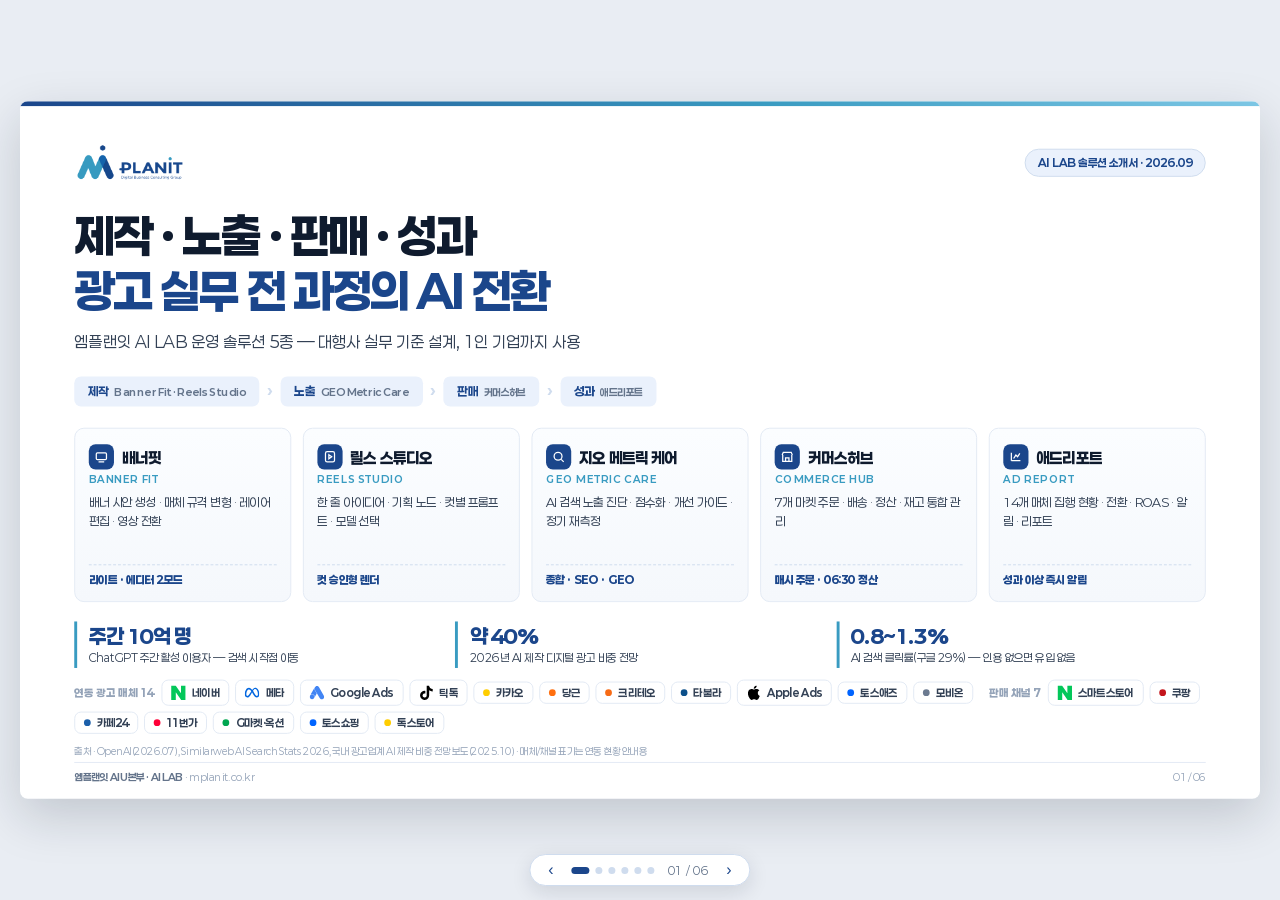
==== ai-solution/index.html @ 546233da "Add media/channel logos and source-quote blocks to deck - 연동 매체·판매 채널 칩 노출: 네이버·메타·Google Ads·틱톡·App" ====
<!DOCTYPE html>
<html lang="ko">
<head>
<meta charset="UTF-8" />
<meta name="viewport" content="width=device-width, initial-scale=1" />
<title>엠플랜잇 AI 솔루션 소개서</title>
<meta name="description" content="엠플랜잇 AI LAB — Banner Fit · Reels Studio · GEO Metric Care · 커머스허브 · 애드리포트" />
<style>
@font-face{font-family:"Paperlogy";font-weight:400;font-display:swap;
  src:local("Paperlogy 4 Regular"),local("페이퍼로지 4 Regular"),url("fonts/Paperlogy-4Regular.woff2") format("woff2")}
@font-face{font-family:"Paperlogy";font-weight:700;font-display:swap;
  src:local("Paperlogy 7 Bold"),local("페이퍼로지 7 Bold"),url("fonts/Paperlogy-7Bold.woff2") format("woff2")}
@font-face{font-family:"Paperlogy";font-weight:800;font-display:swap;
  src:local("Paperlogy 8 ExtraBold"),local("페이퍼로지 8 ExtraBold"),url("fonts/Paperlogy-8ExtraBold.woff2") format("woff2")}
:root{
  --navy:#1B468B; --sky:#399BC1; --blue:#2563EB;
  --ink:#0F1B2E; --tx:#334155; --tx2:#64748B; --tx3:#94A3B8;
  --bg:#FFFFFF; --bg2:#F5F8FC; --chip:#EAF1FC; --line:#E3EAF4; --line2:#CFDCEE;
}
*{box-sizing:border-box;margin:0;padding:0}
html,body{height:100%}
body{background:#E9EDF3;color:var(--ink);overflow:hidden;
  font-family:"Paperlogy",-apple-system,BlinkMacSystemFont,"Apple SD Gothic Neo","Malgun Gothic",sans-serif;
  -webkit-font-smoothing:antialiased;letter-spacing:-.02em}
#stage{position:fixed;inset:0;display:flex;align-items:center;justify-content:center}
#deck{position:relative;width:1280px;height:720px;transform-origin:center center}
.slide{position:absolute;inset:0;width:1280px;height:720px;overflow:hidden;background:var(--bg);
  border-radius:8px;box-shadow:0 18px 50px rgba(15,27,46,.18);padding:44px 56px 40px;
  opacity:0;visibility:hidden;transition:opacity .28s ease,visibility .28s}
.slide.is-active{opacity:1;visibility:visible}
.rule{position:absolute;left:0;top:0;width:100%;height:5px;background:linear-gradient(90deg,var(--navy),var(--sky) 60%,#7CC6E4)}
.shead{display:flex;align-items:flex-start;justify-content:space-between;gap:24px;border-bottom:1px solid var(--line);padding-bottom:13px}
.shead .kicker{font-size:12px;font-weight:800;letter-spacing:.16em;color:var(--sky);text-transform:uppercase}
.shead h2{font-size:31px;font-weight:800;letter-spacing:-.035em;margin-top:6px;line-height:1.2}
.shead h2 em{font-style:normal;color:var(--navy)}
.shead .sub{font-size:14px;color:var(--tx2);margin-top:6px}
.urlchip{flex:none;font-size:11.5px;font-weight:700;color:var(--navy);background:var(--chip);border:1px solid var(--line2);
  border-radius:999px;padding:7px 13px;white-space:nowrap}
.cols{display:grid;grid-template-columns:376px 1fr;gap:34px;margin-top:22px}
.pts{display:flex;flex-direction:column;gap:17px}
.pt{display:grid;grid-template-columns:30px 1fr;gap:11px}
.pt .n{font-size:12px;font-weight:800;color:#fff;background:var(--navy);border-radius:6px;height:22px;display:grid;place-items:center}
.pt h4{font-size:16px;font-weight:800;letter-spacing:-.03em;margin-bottom:4px}
.pt p{font-size:13px;line-height:1.55;color:var(--tx)}
.pt p b{color:var(--navy);font-weight:700}
.note{margin-top:18px;font-size:11px;line-height:1.5;color:var(--tx3)}
.chips{display:flex;flex-wrap:wrap;gap:6px;margin-top:15px}
.medias{display:flex;flex-wrap:wrap;gap:6px;align-items:center}
.m{display:inline-flex;align-items:center;gap:6px;font-size:11px;font-weight:700;color:var(--tx);
  background:#fff;border:1px solid var(--line);border-radius:7px;padding:5px 9px;line-height:1}
.m svg{display:block}
.m.txt::before{content:"";width:7px;height:7px;border-radius:50%;background:var(--c);flex:none}
.mlabel{font-size:11px;font-weight:800;color:var(--tx3);letter-spacing:.02em;margin-right:2px}
.quote{border-left:3px solid var(--navy);background:var(--bg2);border-radius:0 8px 8px 0;
  padding:10px 14px;font-size:13px;font-weight:800;color:var(--navy);line-height:1.45}
.quote small{display:block;font-size:10.5px;font-weight:700;color:var(--tx2);margin-top:4px}
.risks{display:grid;grid-template-columns:repeat(3,1fr);gap:7px;margin-top:10px}
.rk{border:1px solid var(--line);border-radius:8px;padding:8px 9px;background:#fff}
.rk b{display:block;font-size:11.5px;font-weight:800;color:#B42318}
.rk span{font-size:10px;color:var(--tx2);line-height:1.35;display:block;margin-top:2px}
.ch{font-size:11.5px;font-weight:700;color:var(--navy);background:var(--chip);border-radius:6px;padding:6px 10px}
.ch.gray{color:var(--tx2);background:var(--bg2)}
.shots{position:relative;height:470px;isolation:isolate}
.shot{position:absolute;border:1px solid var(--line);border-radius:10px;overflow:hidden;background:#fff;
  box-shadow:0 12px 30px rgba(15,27,46,.14)}
.shot img{display:block;width:100%;height:auto}
.shot .cap{position:absolute;left:0;bottom:0;font-size:10.5px;font-weight:700;color:var(--tx2);
  background:rgba(255,255,255,.95);border-top:1px solid var(--line);border-right:1px solid var(--line);
  border-radius:0 6px 0 9px;padding:4px 9px}
/* cover */
.cover-top{display:flex;align-items:center;justify-content:space-between}
.logo{height:38px}
.cover h1{font-size:48px;font-weight:800;letter-spacing:-.045em;line-height:1.16;margin-top:30px}
.cover h1 span{color:var(--navy)}
.cover .lead{font-size:16.5px;color:var(--tx);line-height:1.5;margin-top:14px}
.flow{display:flex;align-items:center;gap:8px;margin-top:22px}
.fl{font-size:12.5px;font-weight:700;color:var(--navy);background:var(--chip);border-radius:7px;padding:8px 14px}
.fl small{color:var(--tx2);font-weight:600;margin-left:6px}
.arw{color:var(--line2);font-weight:800}
.solgrid{display:grid;grid-template-columns:repeat(5,1fr);gap:12px;margin-top:22px}
.sol{border:1px solid var(--line);border-radius:10px;padding:16px 14px;display:flex;flex-direction:column;min-height:180px;
  background:linear-gradient(180deg,#FBFDFF,#F5F8FC)}
.sol .tp{display:flex;align-items:center;gap:8px}
.sol .ic{width:26px;height:26px;border-radius:7px;background:var(--navy);display:grid;place-items:center;flex:none}
.sol h3{font-size:16px;font-weight:800;letter-spacing:-.03em}
.sol .en{font-size:10px;font-weight:700;letter-spacing:.08em;color:var(--sky);text-transform:uppercase;margin-top:4px}
.sol p{font-size:12.5px;line-height:1.5;color:var(--tx);margin-top:10px;flex:1}
.sol .kv{font-size:11.5px;font-weight:800;color:var(--navy);border-top:1px dashed var(--line2);padding-top:8px}
.stats{display:grid;grid-template-columns:repeat(3,1fr);gap:12px;margin-top:20px}
.st{border-left:3px solid var(--sky);padding:2px 0 2px 12px}
.st b{font-size:21px;font-weight:800;letter-spacing:-.03em;color:var(--navy);display:block}
.st span{font-size:11.5px;color:var(--tx);line-height:1.4;display:block;margin-top:3px}
.src{font-size:10px;color:var(--tx3);margin-top:12px}
/* AI LAB map */
.map{display:grid;grid-template-columns:repeat(5,1fr);gap:11px;margin-top:20px}
.mapc{border:1px solid var(--line2);border-radius:10px;overflow:hidden;background:#fff}
.mapc .hd{background:var(--navy);color:#fff;padding:9px 12px;font-size:13.5px;font-weight:800;display:flex;justify-content:space-between;align-items:center}
.mapc .hd i{font-style:normal;font-size:9.5px;font-weight:700;background:rgba(255,255,255,.22);border-radius:4px;padding:2px 6px}
.mapc .bd{padding:11px 12px}
.mapc .bd div{font-size:11.8px;color:var(--tx);line-height:1.45;padding:4px 0;border-bottom:1px dashed var(--line)}
.mapc .bd div:last-child{border:0}
.mapc .bd b{color:var(--navy);font-weight:700}
.stage-row{display:grid;grid-template-columns:repeat(5,1fr);gap:11px;margin-top:12px}
.stg{font-size:11.5px;font-weight:800;color:var(--sky);text-align:center;letter-spacing:.06em}
.dataflow{margin-top:16px;border:1px solid var(--line);border-radius:12px;background:var(--bg2);padding:13px 16px;
  display:flex;align-items:center;gap:9px}
.df{flex:1;background:#fff;border:1px solid var(--line);border-radius:8px;padding:9px 11px}
.df b{font-size:12px;font-weight:800;color:var(--navy);display:block}
.df span{font-size:10.5px;color:var(--tx2)}
.target{display:grid;grid-template-columns:repeat(3,1fr);gap:12px;margin-top:14px}
.tg{border:1px solid var(--line);border-radius:10px;padding:12px 14px;background:linear-gradient(180deg,#FBFDFF,#F6F9FD)}
.tg b{font-size:13.5px;font-weight:800;color:var(--navy);display:block;margin-bottom:5px}
.tg span{font-size:11.5px;color:var(--tx);line-height:1.5}
/* slide 6 */
.pipe{display:grid;grid-template-columns:1fr 1fr;gap:20px;margin-top:20px}
.panel{border:1px solid var(--line);border-radius:12px;padding:18px;background:linear-gradient(180deg,#FBFDFF,#F6F9FD)}
.panel h3{font-size:17px;font-weight:800;letter-spacing:-.03em}
.panel .ps{font-size:12px;color:var(--tx2);margin-top:4px}
.mini{display:grid;grid-template-columns:repeat(3,1fr);gap:8px;margin-top:14px}
.mini div{background:#fff;border:1px solid var(--line);border-radius:8px;padding:9px 10px}
.mini small{font-size:10px;color:var(--tx2);display:block}
.mini b{font-size:15px;font-weight:800;color:var(--navy)}
.list{margin-top:13px;display:flex;flex-direction:column;gap:7px}
.li{display:flex;gap:8px;font-size:12.2px;line-height:1.45;color:var(--tx)}
.li i{font-style:normal;color:var(--sky);font-weight:800}
.li b{color:var(--navy);font-weight:700}
.closing{margin-top:16px;display:flex;align-items:center;gap:16px;border-radius:12px;padding:15px 20px;
  background:linear-gradient(90deg,var(--navy),#2C6BB5)}
.closing b{font-size:16px;font-weight:800;color:#fff}
.closing span{font-size:12.5px;color:#D6E6F7}
.closing .cta{margin-left:auto;font-size:12.5px;font-weight:800;color:var(--navy);background:#fff;border-radius:8px;padding:9px 15px}
.foot{position:absolute;left:56px;right:56px;bottom:16px;display:flex;align-items:center;justify-content:space-between;
  font-size:10.5px;color:var(--tx3);border-top:1px solid var(--line);padding-top:9px}
.foot b{font-weight:700;color:var(--tx2)}
#nav{position:fixed;left:50%;bottom:14px;transform:translateX(-50%);display:flex;align-items:center;gap:13px;
  background:#fff;border:1px solid var(--line2);border-radius:999px;padding:7px 13px;z-index:9;box-shadow:0 6px 20px rgba(15,27,46,.12)}
#nav button{background:none;border:0;color:var(--navy);font-size:16px;cursor:pointer;padding:0 5px;line-height:1}
.dots{display:flex;gap:6px}
.dots i{width:7px;height:7px;border-radius:50%;background:var(--line2);cursor:pointer;transition:.2s}
.dots i.on{background:var(--navy);width:18px;border-radius:99px}
#count{font-size:11px;color:var(--tx2);min-width:38px;text-align:center;letter-spacing:.06em}
@page{size:1280px 720px;margin:0}
@media print{
  body{background:#fff;overflow:visible}
  #stage{position:static}#deck{transform:none!important;width:auto;height:auto}#nav{display:none}
  .slide{position:relative;opacity:1!important;visibility:visible!important;border-radius:0;box-shadow:none;
    page-break-after:always;break-after:page}
}
</style>
</head>
<body>
<div id="stage"><div id="deck">

<!-- ===== 01 표지 ===== -->
<section class="slide is-active cover">
  <div class="rule"></div>
  <div class="cover-top">
    <img class="logo" src="assets/logo-mplanit.png" alt="엠플랜잇" />
    <span class="urlchip">AI LAB 솔루션 소개서 · 2026.09</span>
  </div>

  <h1>제작 · 노출 · 판매 · 성과<br/><span>광고 실무 전 과정의 AI 전환</span></h1>
  <p class="lead">엠플랜잇 AI LAB 운영 솔루션 5종 — 대행사 실무 기준 설계, 1인 기업까지 사용</p>

  <div class="flow">
    <span class="fl">제작<small>Banner Fit · Reels Studio</small></span><span class="arw">›</span>
    <span class="fl">노출<small>GEO Metric Care</small></span><span class="arw">›</span>
    <span class="fl">판매<small>커머스허브</small></span><span class="arw">›</span>
    <span class="fl">성과<small>애드리포트</small></span>
  </div>

  <div class="solgrid">
    <div class="sol">
      <div class="tp"><span class="ic"><svg width="14" height="14" viewBox="0 0 24 24" fill="none" stroke="#fff" stroke-width="2.2"><rect x="3" y="5" width="18" height="12" rx="2"/><path d="M7 21h10"/></svg></span><h3>배너핏</h3></div>
      <span class="en">Banner Fit</span>
      <p>배너 시안 생성 · 매체 규격 변형 · 레이어 편집 · 영상 전환</p>
      <span class="kv">라이트 · 에디터 2모드</span>
    </div>
    <div class="sol">
      <div class="tp"><span class="ic"><svg width="14" height="14" viewBox="0 0 24 24" fill="none" stroke="#fff" stroke-width="2.2"><rect x="4" y="3" width="16" height="18" rx="3"/><path d="M10 8.5l5 3.5-5 3.5z"/></svg></span><h3>릴스 스튜디오</h3></div>
      <span class="en">Reels Studio</span>
      <p>한 줄 아이디어 · 기획 노드 · 컷별 프롬프트 · 모델 선택</p>
      <span class="kv">컷 승인형 렌더</span>
    </div>
    <div class="sol">
      <div class="tp"><span class="ic"><svg width="14" height="14" viewBox="0 0 24 24" fill="none" stroke="#fff" stroke-width="2.2"><circle cx="11" cy="11" r="7"/><path d="M16.5 16.5L21 21"/></svg></span><h3>지오 메트릭 케어</h3></div>
      <span class="en">GEO Metric Care</span>
      <p>AI 검색 노출 진단 · 점수화 · 개선 가이드 · 정기 재측정</p>
      <span class="kv">종합 · SEO · GEO</span>
    </div>
    <div class="sol">
      <div class="tp"><span class="ic"><svg width="14" height="14" viewBox="0 0 24 24" fill="none" stroke="#fff" stroke-width="2.2"><path d="M3 9l2-5h14l2 5"/><path d="M4 9v11h16V9"/><path d="M9 20v-6h6v6"/></svg></span><h3>커머스허브</h3></div>
      <span class="en">Commerce Hub</span>
      <p>7개 마켓 주문 · 배송 · 정산 · 재고 통합 관리</p>
      <span class="kv">매시 주문 · 06:30 정산</span>
    </div>
    <div class="sol">
      <div class="tp"><span class="ic"><svg width="14" height="14" viewBox="0 0 24 24" fill="none" stroke="#fff" stroke-width="2.2"><path d="M4 19V5"/><path d="M4 19h16"/><path d="M8 15l4-6 3 3 4-6"/></svg></span><h3>애드리포트</h3></div>
      <span class="en">Ad Report</span>
      <p>14개 매체 집행 현황 · 전환 · ROAS · 알림 · 리포트</p>
      <span class="kv">성과 이상 즉시 알림</span>
    </div>
  </div>

  <div class="stats">
    <div class="st"><b>주간 10억 명</b><span>ChatGPT 주간 활성 이용자 — 검색 시작점 이동</span></div>
    <div class="st"><b>약 40%</b><span>2026년 AI 제작 디지털 광고 비중 전망</span></div>
    <div class="st"><b>0.8~1.3%</b><span>AI 검색 클릭률(구글 29%) — 인용 없으면 유입 없음</span></div>
  </div>
<div class="medias" style="margin-top:12px"><span class="mlabel">연동 광고 매체 14</span><span class="m"><svg viewBox="0 0 24 24" width="15" height="15" fill="#03C75A" aria-hidden="true"><path d="M16.273 12.845 7.376 0H0v24h7.726V11.156L16.624 24H24V0h-7.727v12.845Z"/></svg>네이버</span><span class="m"><svg viewBox="0 0 24 24" width="15" height="15" fill="#0467DF" aria-hidden="true"><path d="M6.915 4.03c-1.968 0-3.683 1.28-4.871 3.113C.704 9.208 0 11.883 0 14.449c0 .706.07 1.369.21 1.973a6.624 6.624 0 0 0 .265.86 5.297 5.297 0 0 0 .371.761c.696 1.159 1.818 1.927 3.593 1.927 1.497 0 2.633-.671 3.965-2.444.76-1.012 1.144-1.626 2.663-4.32l.756-1.339.186-.325c.061.1.121.196.183.3l2.152 3.595c.724 1.21 1.665 2.556 2.47 3.314 1.046.987 1.992 1.22 3.06 1.22 1.075 0 1.876-.355 2.455-.843a3.743 3.743 0 0 0 .81-.973c.542-.939.861-2.127.861-3.745 0-2.72-.681-5.357-2.084-7.45-1.282-1.912-2.957-2.93-4.716-2.93-1.047 0-2.088.467-3.053 1.308-.652.57-1.257 1.29-1.82 2.05-.69-.875-1.335-1.547-1.958-2.056-1.182-.966-2.315-1.303-3.454-1.303zm10.16 2.053c1.147 0 2.188.758 2.992 1.999 1.132 1.748 1.647 4.195 1.647 6.4 0 1.548-.368 2.9-1.839 2.9-.58 0-1.027-.23-1.664-1.004-.496-.601-1.343-1.878-2.832-4.358l-.617-1.028a44.908 44.908 0 0 0-1.255-1.98c.07-.109.141-.224.211-.327 1.12-1.667 2.118-2.602 3.358-2.602zm-10.201.553c1.265 0 2.058.791 2.675 1.446.307.327.737.871 1.234 1.579l-1.02 1.566c-.757 1.163-1.882 3.017-2.837 4.338-1.191 1.649-1.81 1.817-2.486 1.817-.524 0-1.038-.237-1.383-.794-.263-.426-.464-1.13-.464-2.046 0-2.221.63-4.535 1.66-6.088.454-.687.964-1.226 1.533-1.533a2.264 2.264 0 0 1 1.088-.285z"/></svg>메타</span><span class="m"><svg viewBox="0 0 24 24" width="15" height="15" fill="#4285F4" aria-hidden="true"><path d="M3.9998 22.9291C1.7908 22.9291 0 21.1383 0 18.9293s1.7908-3.9998 3.9998-3.9998 3.9998 1.7908 3.9998 3.9998-1.7908 3.9998-3.9998 3.9998zm19.4643-6.0004L15.4632 3.072C14.3586 1.1587 11.9121.5028 9.9988 1.6074S7.4295 5.1585 8.5341 7.0718l8.0009 13.8567c1.1046 1.9133 3.5511 2.5679 5.4644 1.4646 1.9134-1.1046 2.568-3.5511 1.4647-5.4644zM7.5137 4.8438L1.5645 15.1484A4.5 4.5 0 0 1 4 14.4297c2.5597-.0075 4.6248 2.1585 4.4941 4.7148l3.2168-5.5723-3.6094-6.25c-.4499-.7793-.6322-1.6394-.5878-2.4784z"/></svg>Google Ads</span><span class="m"><svg viewBox="0 0 24 24" width="15" height="15" fill="#000000" aria-hidden="true"><path d="M12.525.02c1.31-.02 2.61-.01 3.91-.02.08 1.53.63 3.09 1.75 4.17 1.12 1.11 2.7 1.62 4.24 1.79v4.03c-1.44-.05-2.89-.35-4.2-.97-.57-.26-1.1-.59-1.62-.93-.01 2.92.01 5.84-.02 8.75-.08 1.4-.54 2.79-1.35 3.94-1.31 1.92-3.58 3.17-5.91 3.21-1.43.08-2.86-.31-4.08-1.03-2.02-1.19-3.44-3.37-3.65-5.71-.02-.5-.03-1-.01-1.49.18-1.9 1.12-3.72 2.58-4.96 1.66-1.44 3.98-2.13 6.15-1.72.02 1.48-.04 2.96-.04 4.44-.99-.32-2.15-.23-3.02.37-.63.41-1.11 1.04-1.36 1.75-.21.51-.15 1.07-.14 1.61.24 1.64 1.82 3.02 3.5 2.87 1.12-.01 2.19-.66 2.77-1.61.19-.33.4-.67.41-1.06.1-1.79.06-3.57.07-5.36.01-4.03-.01-8.05.02-12.07z"/></svg>틱톡</span><span class="m txt" style="--c:#FFCD00">카카오</span><span class="m txt" style="--c:#FF6F0F">당근</span><span class="m txt" style="--c:#F76B15">크리테오</span><span class="m txt" style="--c:#0B4F8A">타불라</span><span class="m"><svg viewBox="0 0 24 24" width="15" height="15" fill="#000000" aria-hidden="true"><path d="M12.152 6.896c-.948 0-2.415-1.078-3.96-1.04-2.04.027-3.91 1.183-4.961 3.014-2.117 3.675-.546 9.103 1.519 12.09 1.013 1.454 2.208 3.09 3.792 3.039 1.52-.065 2.09-.987 3.935-.987 1.831 0 2.35.987 3.96.948 1.637-.026 2.676-1.48 3.676-2.948 1.156-1.688 1.636-3.325 1.662-3.415-.039-.013-3.182-1.221-3.22-4.857-.026-3.04 2.48-4.494 2.597-4.559-1.429-2.09-3.623-2.324-4.39-2.376-2-.156-3.675 1.09-4.61 1.09zM15.53 3.83c.843-1.012 1.4-2.427 1.245-3.83-1.207.052-2.662.805-3.532 1.818-.78.896-1.454 2.338-1.273 3.714 1.338.104 2.715-.688 3.559-1.701"/></svg>Apple Ads</span><span class="m txt" style="--c:#0064FF">토스애즈</span><span class="m txt" style="--c:#6B7A90">모비온</span><span class="mlabel" style="margin-left:10px">판매 채널 7</span><span class="m"><svg viewBox="0 0 24 24" width="15" height="15" fill="#03C75A" aria-hidden="true"><path d="M16.273 12.845 7.376 0H0v24h7.726V11.156L16.624 24H24V0h-7.727v12.845Z"/></svg>스마트스토어</span><span class="m txt" style="--c:#C4161C">쿠팡</span><span class="m txt" style="--c:#1B5FAA">카페24</span><span class="m txt" style="--c:#FF0038">11번가</span><span class="m txt" style="--c:#00A650">G마켓·옥션</span><span class="m txt" style="--c:#0064FF">토스쇼핑</span><span class="m txt" style="--c:#FFCD00">톡스토어</span></div>
  <p class="src">출처 · OpenAI(2026.07), Similarweb AI Search Stats 2026, 국내 광고업계 AI 제작 비중 전망 보도(2025.10) · 매체/채널 표기는 연동 현황 안내용</p>
  <div class="foot"><span><b>엠플랜잇 AIU본부 · AI LAB</b> · mplanit.co.kr</span><span>01 / 06</span></div>
</section>

<!-- ===== 02 AI LAB 통합 ===== -->
<section class="slide">
  <div class="rule"></div>
  <div class="shead">
    <div>
      <span class="kicker">AI LAB Integration</span>
      <h2>AI LAB 통합 구조 — <em>소재에서 매출까지 한 줄로</em></h2>
      <p class="sub">솔루션 5종 · 단계별 역할 · 데이터 연결 · 적용 대상 요약</p>
    </div>
    <span class="urlchip">통합 요약 1장</span>
  </div>

  <div class="stage-row"><span class="stg">01 제작</span><span class="stg">02 제작</span><span class="stg">03 노출</span><span class="stg">04 판매</span><span class="stg">05 성과</span></div>
  <div class="map" style="margin-top:6px">
    <div class="mapc">
      <div class="hd">배너핏 <i>운영</i></div>
      <div class="bd">
        <div>입력 <b>6단계</b> / 대화형</div>
        <div>매체 규격 <b>23종+</b></div>
        <div>레이어 분리 · PSD</div>
        <div>모델 <b>2종</b> 선택</div>
      </div>
    </div>
    <div class="mapc">
      <div class="hd">릴스 스튜디오 <i>운영</i></div>
      <div class="bd">
        <div>한 줄 → <b>AI 질문 완성</b></div>
        <div>기획 <b>5단계</b></div>
        <div>컷 승인형 디렉팅</div>
        <div>엔진 <b>2종</b> 선택</div>
      </div>
    </div>
    <div class="mapc">
      <div class="hd">지오 케어 <i>운영</i></div>
      <div class="bd">
        <div>점수 <b>3종</b> 진단</div>
        <div>엔진 <b>4종</b> 점검</div>
        <div>개선 가이드</div>
        <div>월 <b>1~2회</b> 재측정</div>
      </div>
    </div>
    <div class="mapc">
      <div class="hd">커머스허브 <i>운영</i></div>
      <div class="bd">
        <div>판매 채널 <b>7개</b></div>
        <div>주문 <b>매시</b> 수집</div>
        <div>정산 <b>06:30</b></div>
        <div>SKU 재고 · 원가</div>
      </div>
    </div>
    <div class="mapc">
      <div class="hd">애드리포트 <i>운영</i></div>
      <div class="bd">
        <div>광고 매체 <b>14개</b></div>
        <div>일 · 매체 · 캠페인 · 키워드</div>
        <div>ROAS · 목표 진척</div>
        <div>알림 · 정기 리포트</div>
      </div>
    </div>
  </div>

  <div class="dataflow">
    <div class="df"><b>소재</b><span>배너 · 영상 산출물</span></div><span class="arw">›</span>
    <div class="df"><b>노출</b><span>매체 집행 + AI 검색 인용</span></div><span class="arw">›</span>
    <div class="df"><b>주문</b><span>7개 채널 매출 집계</span></div><span class="arw">›</span>
    <div class="df"><b>성과</b><span>광고비 + 전환매출 결합</span></div><span class="arw">›</span>
    <div class="df"><b>판단</b><span>ROAS 기준 예산 배분</span></div>
  </div>

  <div class="target">
    <div class="tg"><b>브랜드 광고주</b><span>캠페인 소재 대량 생성 · 매체별 성과 통합 리포트 · AI 검색 브랜드 노출 관리</span></div>
    <div class="tg"><b>그로스 · 중소 광고주</b><span>소재 제작비 절감 · 채널별 ROAS 비교 · 성과 이상 즉시 알림</span></div>
    <div class="tg"><b>소상공인 · 1인 기업</b><span>디자이너 없이 배너·영상 자체 제작 · 마켓 주문/정산 단일 화면 관리</span></div>
  </div>

  <div class="quote" style="margin-top:14px">판매와 광고를 한곳에서 — 광고비가 실제로 얼마를 팔았는지 확인
    <small>채널마다 접속·다운로드·옮겨적기 없이, 주문과 광고비가 같은 기준으로 합쳐집니다 · 카카오쇼핑 API 연동 신청 자료(2026.09)</small></div>
  <div class="foot"><span><b>AI LAB</b> · 통합 구조 요약</span><span>02 / 06</span></div>
</section>

<!-- ===== 03 Banner Fit ===== -->
<section class="slide">
  <div class="rule"></div>
  <div class="shead">
    <div>
      <span class="kicker">01 Creative</span>
      <h2>Banner Fit — <em>배너 1장이 아닌 캠페인 한 세트</em></h2>
      <p class="sub">시안 생성 · 규격 변형 · 레이어 편집 · 영상 전환, 한 도구 안에서</p>
    </div>
    <span class="urlchip">banner-fit.mplanit.co.kr</span>
  </div>

  <div class="cols">
    <div>
      <div class="pts">
        <div class="pt"><span class="n">01</span><div><h4>입력 6단계</h4><p>기본정보 · 이미지 업로드 · 스타일 · 텍스트&amp;폰트 · 출력 옵션 · 생성 모델. <b>로고 노출 위치 9분할</b> 지정.</p></div></div>
        <div class="pt"><span class="n">02</span><div><h4>2가지 작업 모드</h4><p><b>라이트</b> — 양식 입력형 / <b>에디터</b> — 대화 지시형. 한 줄 요청으로도 시안 생성.</p></div></div>
        <div class="pt"><span class="n">03</span><div><h4>규격 변형 · 레이어 편집</h4><p>1:1 · 4:3 · 16:9 · 9:16 기본 비율 + <b>매체 규격 23종 이상</b>. 레이어 분리 후 브라우저 수정.</p></div></div>
        <div class="pt"><span class="n">04</span><div><h4>생성 모델 선택</h4><p>이미지 <b>Gemini(나노 바나나) · ChatGPT 2.0</b>. 완성 시안은 영상 생성 탭으로 연결.</p></div></div>
      </div>
      <div class="chips"><span class="ch">크리에이티브 생성</span><span class="ch">소재 사이즈 변형</span><span class="ch">영상 생성</span><span class="ch gray">편집하기 · 프로젝트</span></div>
      <div class="quote" style="margin-top:16px">한 번 입력으로 즉시 생성<small>이미지 업로드와 요청 한 줄 → 배경 · 카피 · 레이아웃 시안 동시 산출</small></div>
      <p class="note" style="margin-top:10px">화면 — 운영 중 Banner Fit 실제 캡처. 편집 화면 시안은 당사 집행 소재.</p>
    </div>
    <div class="shots">
      <div class="shot" style="left:0;top:6px;width:276px;z-index:1"><img src="assets/bannerfit-form.webp" alt="Banner Fit 라이트 모드" /><span class="cap">① 라이트 모드 · 6단계 입력</span></div>
      <div class="shot" style="left:288px;top:0;width:454px;z-index:2"><img src="assets/bannerfit-chat.webp" alt="Banner Fit 에디터 모드" /><span class="cap">② 에디터 모드 · 한 줄 지시</span></div>
      <div class="shot" style="left:70px;top:196px;width:600px;z-index:3"><img src="assets/bannerfit-editor.webp" alt="Banner Fit 레이어 편집" /><span class="cap">③ 레이어 편집 · 사이즈 변형 · 다운로드</span></div>
    </div>
  </div>
  <div class="foot"><span><b>Banner Fit</b> · 배너핏</span><span>03 / 06</span></div>
</section>

<!-- ===== 04 Reels Studio ===== -->
<section class="slide">
  <div class="rule"></div>
  <div class="shead">
    <div>
      <span class="kicker">02 Video</span>
      <h2>Reels Studio — <em>프롬프트 대신 질문 응답</em></h2>
      <p class="sub">한 줄 아이디어 → AI 초안 → 컷 승인 → 렌더, 5단계 진행</p>
    </div>
    <span class="urlchip">reel-studio.mplanit.co.kr</span>
  </div>

  <div class="cols">
    <div>
      <div class="pts">
        <div class="pt"><span class="n">01</span><div><h4>한 줄 입력</h4><p>상황 한 문장 입력 → <b>AI가 질문 자동 완성</b> → 초안 스토리보드 제시.</p></div></div>
        <div class="pt"><span class="n">02</span><div><h4>기획 5단계</h4><p>아이디어 · 의도 · 표현 · 스토리보드 · 완료. 길이 <b>2컷 / 4컷 / 7컷</b> 선택.</p></div></div>
        <div class="pt"><span class="n">03</span><div><h4>표현 선택형</h4><p>영상 종류(실사 · 3D · 현실+3D · 웹툰) · 화면 스타일 · 분위기 · 주인공/조연.</p></div></div>
        <div class="pt"><span class="n">04</span><div><h4>컷 승인형 렌더</h4><p>컷별 승인 · 재생성 후 <b>VEO 3.1(1080p)</b> 또는 <b>Gemini Omni(720p)</b>로 출력.</p></div></div>
      </div>
      <div class="chips"><span class="ch">쇼츠 9:16</span><span class="ch">유튜브 16:9</span><span class="ch">인스타 1:1</span><span class="ch gray">배너 영상 · 시작/엔드 프레임</span></div>
      <div class="quote" style="margin-top:16px">'만들기'가 아니라 '다듬기'부터<small>AI가 대본·키프레임 포함 콘티 전체를 먼저 제안 · 승인한 컷만 과금</small></div>
      <p class="note" style="margin-top:10px">참고 — 국내 숏폼 외주 단가 15만~200만원, 기간 2~3주(크몽 단가 가이드 기준).</p>
    </div>
    <div class="shots">
      <div class="shot" style="left:0;top:8px;width:300px;z-index:1"><img src="assets/reels-idea.webp" alt="Reels Studio 아이디어 입력" /><span class="cap">① 한 줄 아이디어 + 5단계</span></div>
      <div class="shot" style="left:312px;top:0;width:430px;z-index:2"><img src="assets/reels-style.webp" alt="Reels Studio 스타일 선택" /><span class="cap">② 표현 · 스타일 선택</span></div>
      <div class="shot" style="left:60px;top:234px;width:520px;z-index:3"><img src="assets/reels-video.webp" alt="Reels Studio 영상 엔진" /><span class="cap">③ 배너 영상 · VEO 3.1 / Gemini Omni</span></div>
    </div>
  </div>
  <div class="foot"><span><b>Reels Studio</b> · 릴스 스튜디오</span><span>04 / 06</span></div>
</section>

<!-- ===== 05 GEO ===== -->
<section class="slide">
  <div class="rule"></div>
  <div class="shead">
    <div>
      <span class="kicker">03 Visibility</span>
      <h2>GEO Metric Care — <em>AI 답변 내 브랜드 인용 진단</em></h2>
      <p class="sub">URL 입력 → SEO · GEO 통합 분석 → 점수 · 개선 가이드 · PDF 리포트</p>
    </div>
    <span class="urlchip">geo.mplanit.co.kr</span>
  </div>

  <div class="cols">
    <div>
      <div class="pts">
        <div class="pt"><span class="n">01</span><div><h4>점수 3종 진단</h4><p><b>종합 · SEO · GEO</b> 동시 산출. 자사 사이트 기준 <b>84 / 95 / 72</b>.</p></div></div>
        <div class="pt"><span class="n">02</span><div><h4>판정 기준</h4><p>80점 이상 인용 가능 · 70점대 기본 충족 · 60점 이하 구조 개선 필요.</p></div></div>
        <div class="pt"><span class="n">03</span><div><h4>진단 범위</h4><p>ChatGPT · Gemini · Perplexity · <b>네이버 AI 브리핑</b>(Yeti 접근 · 서치어드바이저).</p></div></div>
        <div class="pt"><span class="n">04</span><div><h4>항목별 현재값 · 권장 기준</h4><p>인용 신뢰도(E-E-A-T 70점 이상) · 통계 포함 · 스키마 · 엔티티 연결성.</p></div></div>
      </div>
      <div class="quote" style="margin-top:16px">고객은 AI에게 묻고 있는데,<br/>우리 브랜드는 AI 답변에 등장하고 있나요?</div>
      <div class="risks">
        <div class="rk"><b>제로클릭</b><span>오가닉 유입 20~30% 급감</span></div>
        <div class="rk"><b>추천 누락</b><span>AI 답변 후보군에서 제외</span></div>
        <div class="rk"><b>정보 왜곡</b><span>잘못된 정보로 신뢰 하락</span></div>
      </div>
    </div>
    <div class="shots">
      <div class="shot" style="left:20px;top:0;width:470px;z-index:1"><img src="assets/geo-landing.webp" alt="GEO Metric Care 진단 화면" /><span class="cap">① URL 입력 → 분석 시작</span></div>
      <div class="shot" style="left:130px;top:186px;width:560px;z-index:2"><img src="assets/geo-result.webp" alt="GEO Metric Care 분석 결과" /><span class="cap">② 분석 결과 — 자사 진단(종합 84 / SEO 95 / GEO 72)</span></div>
    </div>
  </div>
  <div class="foot"><span><b>GEO Metric Care</b> · 지오 메트릭 케어</span><span>05 / 06</span></div>
</section>

<!-- ===== 06 커머스허브 + 애드리포트 ===== -->
<section class="slide">
  <div class="rule"></div>
  <div class="shead">
    <div>
      <span class="kicker">04 Commerce &nbsp;·&nbsp; 05 Performance</span>
      <h2>커머스허브 + 애드리포트 — <em>매출과 광고비 단일 기준</em></h2>
      <p class="sub">한 계정으로 AD REPORT · AD MONITOR · COMMERCE HUB · SETTINGS 이동 (네이버웍스 SSO)</p>
    </div>
    <span class="urlchip">운영 중 · 카카오쇼핑 승인 대기</span>
  </div>

  <div class="cols">
    <div>
      <div class="panel" style="padding:12px 14px">
        <h3 style="font-size:15px">커머스허브 <span style="font-size:10px;color:var(--sky);font-weight:700">COMMERCE HUB</span></h3>
        <div class="mini" style="margin-top:10px">
          <div><small>판매 채널</small><b>7개</b></div>
          <div><small>주문 수집</small><b>매시</b></div>
          <div><small>정산 수집</small><b>06:30</b></div>
        </div>
        <div class="medias" style="margin-top:10px"><span class="m"><svg viewBox="0 0 24 24" width="13" height="13" fill="#03C75A" aria-hidden="true"><path d="M16.273 12.845 7.376 0H0v24h7.726V11.156L16.624 24H24V0h-7.727v12.845Z"/></svg>스마트스토어</span><span class="m txt" style="--c:#C4161C">쿠팡</span><span class="m txt" style="--c:#1B5FAA">카페24</span><span class="m txt" style="--c:#FF0038">11번가</span><span class="m txt" style="--c:#0064FF">토스쇼핑</span><span class="m txt" style="--c:#00A650">G마켓·옥션</span><span class="m txt" style="--c:#FFCD00">톡스토어</span></div>
        <div class="list" style="margin-top:8px">
          <div class="li"><i>·</i><span><b>메뉴</b> — 정산 · 매출 · 재고 · 배송 · 광고비 · 설정</span></div>
        </div>
      </div>

      <div class="panel" style="padding:12px 14px;margin-top:10px">
        <h3 style="font-size:15px">애드리포트 <span style="font-size:10px;color:var(--sky);font-weight:700">AD REPORT</span></h3>
        <div class="mini" style="margin-top:10px">
          <div><small>광고 매체</small><b>14개</b></div>
          <div><small>실적 수집</small><b>매시</b></div>
          <div><small>리포트 유형</small><b>2가지</b></div>
        </div>
        <div class="medias" style="margin-top:10px"><span class="m"><svg viewBox="0 0 24 24" width="13" height="13" fill="#03C75A" aria-hidden="true"><path d="M16.273 12.845 7.376 0H0v24h7.726V11.156L16.624 24H24V0h-7.727v12.845Z"/></svg>네이버</span><span class="m"><svg viewBox="0 0 24 24" width="13" height="13" fill="#0467DF" aria-hidden="true"><path d="M6.915 4.03c-1.968 0-3.683 1.28-4.871 3.113C.704 9.208 0 11.883 0 14.449c0 .706.07 1.369.21 1.973a6.624 6.624 0 0 0 .265.86 5.297 5.297 0 0 0 .371.761c.696 1.159 1.818 1.927 3.593 1.927 1.497 0 2.633-.671 3.965-2.444.76-1.012 1.144-1.626 2.663-4.32l.756-1.339.186-.325c.061.1.121.196.183.3l2.152 3.595c.724 1.21 1.665 2.556 2.47 3.314 1.046.987 1.992 1.22 3.06 1.22 1.075 0 1.876-.355 2.455-.843a3.743 3.743 0 0 0 .81-.973c.542-.939.861-2.127.861-3.745 0-2.72-.681-5.357-2.084-7.45-1.282-1.912-2.957-2.93-4.716-2.93-1.047 0-2.088.467-3.053 1.308-.652.57-1.257 1.29-1.82 2.05-.69-.875-1.335-1.547-1.958-2.056-1.182-.966-2.315-1.303-3.454-1.303zm10.16 2.053c1.147 0 2.188.758 2.992 1.999 1.132 1.748 1.647 4.195 1.647 6.4 0 1.548-.368 2.9-1.839 2.9-.58 0-1.027-.23-1.664-1.004-.496-.601-1.343-1.878-2.832-4.358l-.617-1.028a44.908 44.908 0 0 0-1.255-1.98c.07-.109.141-.224.211-.327 1.12-1.667 2.118-2.602 3.358-2.602zm-10.201.553c1.265 0 2.058.791 2.675 1.446.307.327.737.871 1.234 1.579l-1.02 1.566c-.757 1.163-1.882 3.017-2.837 4.338-1.191 1.649-1.81 1.817-2.486 1.817-.524 0-1.038-.237-1.383-.794-.263-.426-.464-1.13-.464-2.046 0-2.221.63-4.535 1.66-6.088.454-.687.964-1.226 1.533-1.533a2.264 2.264 0 0 1 1.088-.285z"/></svg>메타</span><span class="m"><svg viewBox="0 0 24 24" width="13" height="13" fill="#4285F4" aria-hidden="true"><path d="M3.9998 22.9291C1.7908 22.9291 0 21.1383 0 18.9293s1.7908-3.9998 3.9998-3.9998 3.9998 1.7908 3.9998 3.9998-1.7908 3.9998-3.9998 3.9998zm19.4643-6.0004L15.4632 3.072C14.3586 1.1587 11.9121.5028 9.9988 1.6074S7.4295 5.1585 8.5341 7.0718l8.0009 13.8567c1.1046 1.9133 3.5511 2.5679 5.4644 1.4646 1.9134-1.1046 2.568-3.5511 1.4647-5.4644zM7.5137 4.8438L1.5645 15.1484A4.5 4.5 0 0 1 4 14.4297c2.5597-.0075 4.6248 2.1585 4.4941 4.7148l3.2168-5.5723-3.6094-6.25c-.4499-.7793-.6322-1.6394-.5878-2.4784z"/></svg>Google Ads</span><span class="m"><svg viewBox="0 0 24 24" width="13" height="13" fill="#000000" aria-hidden="true"><path d="M12.525.02c1.31-.02 2.61-.01 3.91-.02.08 1.53.63 3.09 1.75 4.17 1.12 1.11 2.7 1.62 4.24 1.79v4.03c-1.44-.05-2.89-.35-4.2-.97-.57-.26-1.1-.59-1.62-.93-.01 2.92.01 5.84-.02 8.75-.08 1.4-.54 2.79-1.35 3.94-1.31 1.92-3.58 3.17-5.91 3.21-1.43.08-2.86-.31-4.08-1.03-2.02-1.19-3.44-3.37-3.65-5.71-.02-.5-.03-1-.01-1.49.18-1.9 1.12-3.72 2.58-4.96 1.66-1.44 3.98-2.13 6.15-1.72.02 1.48-.04 2.96-.04 4.44-.99-.32-2.15-.23-3.02.37-.63.41-1.11 1.04-1.36 1.75-.21.51-.15 1.07-.14 1.61.24 1.64 1.82 3.02 3.5 2.87 1.12-.01 2.19-.66 2.77-1.61.19-.33.4-.67.41-1.06.1-1.79.06-3.57.07-5.36.01-4.03-.01-8.05.02-12.07z"/></svg>틱톡</span><span class="m txt" style="--c:#FFCD00">카카오</span><span class="m txt" style="--c:#FF6F0F">당근</span><span class="m txt" style="--c:#F76B15">크리테오</span><span class="m txt" style="--c:#0B4F8A">타불라</span><span class="m"><svg viewBox="0 0 24 24" width="13" height="13" fill="#000000" aria-hidden="true"><path d="M12.152 6.896c-.948 0-2.415-1.078-3.96-1.04-2.04.027-3.91 1.183-4.961 3.014-2.117 3.675-.546 9.103 1.519 12.09 1.013 1.454 2.208 3.09 3.792 3.039 1.52-.065 2.09-.987 3.935-.987 1.831 0 2.35.987 3.96.948 1.637-.026 2.676-1.48 3.676-2.948 1.156-1.688 1.636-3.325 1.662-3.415-.039-.013-3.182-1.221-3.22-4.857-.026-3.04 2.48-4.494 2.597-4.559-1.429-2.09-3.623-2.324-4.39-2.376-2-.156-3.675 1.09-4.61 1.09zM15.53 3.83c.843-1.012 1.4-2.427 1.245-3.83-1.207.052-2.662.805-3.532 1.818-.78.896-1.454 2.338-1.273 3.714 1.338.104 2.715-.688 3.559-1.701"/></svg>Apple Ads</span><span class="m txt" style="--c:#0064FF">토스애즈</span><span class="m txt" style="--c:#6B7A90">모비온</span></div>
        <div class="list" style="margin-top:8px">
          <div class="li"><i>·</i><span><b>리포트</b> — 통합 대시보드 · 목표 현황 · 실시간 현황 · 소재/키워드 분석</span></div>
        </div>
      </div>
      <p class="note" style="margin-top:9px">화면 — 운영 중 애드리포트 실제 캡처. 광고주명·금액·건수 마스킹 처리.</p>
    </div>

    <div class="shots" style="height:410px">
      <div class="shot" style="left:0;top:0;width:540px;z-index:1"><img src="assets/adreport-dashboard.webp" alt="애드리포트 통합 대시보드" /><span class="cap">① 통합 대시보드 — 매체군별 성과 · 목표 진척</span></div>
      <div class="shot" style="left:300px;top:212px;width:442px;z-index:2"><img src="assets/adreport-goal.webp" alt="애드리포트 목표 현황" /><span class="cap">② 목표 현황 — 매체별 목표 대비 실적</span></div>
    </div>
  </div>

  <div class="closing" style="margin-top:0;padding:12px 20px">
    <div><b>도입 3단계 — 진단 → 연동 세팅 → 운영</b><br/><span>광고주 성과 · 대행사 공수 · 1인 기업 인력 대체</span></div>
    <span class="cta">엠플랜잇 AIU본부 · mplanit.co.kr</span>
  </div>

  <div class="foot">
    <span>출처 · Similarweb AI Search Stats 2026 · OpenAI(2026.07) · 크몽 숏폼 단가 가이드 · 엠플랜잇 운영 자료(2026.09)</span>
    <span>06 / 06</span>
  </div>
</section>

</div></div>

<div id="nav">
  <button id="prev" aria-label="이전">‹</button><div class="dots" id="dots"></div>
  <span id="count">01 / 06</span><button id="next" aria-label="다음">›</button>
</div>

<script>
(function(){
  var slides=[].slice.call(document.querySelectorAll('.slide')),i=0;
  var dots=document.getElementById('dots'),count=document.getElementById('count');
  slides.forEach(function(_,n){var d=document.createElement('i');d.onclick=function(){go(n)};dots.appendChild(d)});
  function pad(n){return (n<10?'0':'')+n}
  function go(n){i=Math.max(0,Math.min(slides.length-1,n));
    slides.forEach(function(s,k){s.classList.toggle('is-active',k===i)});
    [].slice.call(dots.children).forEach(function(d,k){d.classList.toggle('on',k===i)});
    count.textContent=pad(i+1)+' / '+pad(slides.length);}
  function fit(){document.getElementById('deck').style.transform='scale('+Math.min((innerWidth-40)/1280,(innerHeight-80)/720)+')';}
  document.getElementById('prev').onclick=function(){go(i-1)};
  document.getElementById('next').onclick=function(){go(i+1)};
  addEventListener('keydown',function(e){
    if(e.key==='ArrowRight'||e.key==='PageDown'||e.key===' ')go(i+1);
    if(e.key==='ArrowLeft'||e.key==='PageUp')go(i-1);
    if(e.key==='Home')go(0); if(e.key==='End')go(slides.length-1);});
  addEventListener('resize',fit);
  addEventListener('wheel',function(e){if(Math.abs(e.deltaY)<24)return;
    if(!go._t||Date.now()-go._t>420){go._t=Date.now();go(i+(e.deltaY>0?1:-1));}},{passive:true});
  fit();go(0);
})();
</script>
</body>
</html>
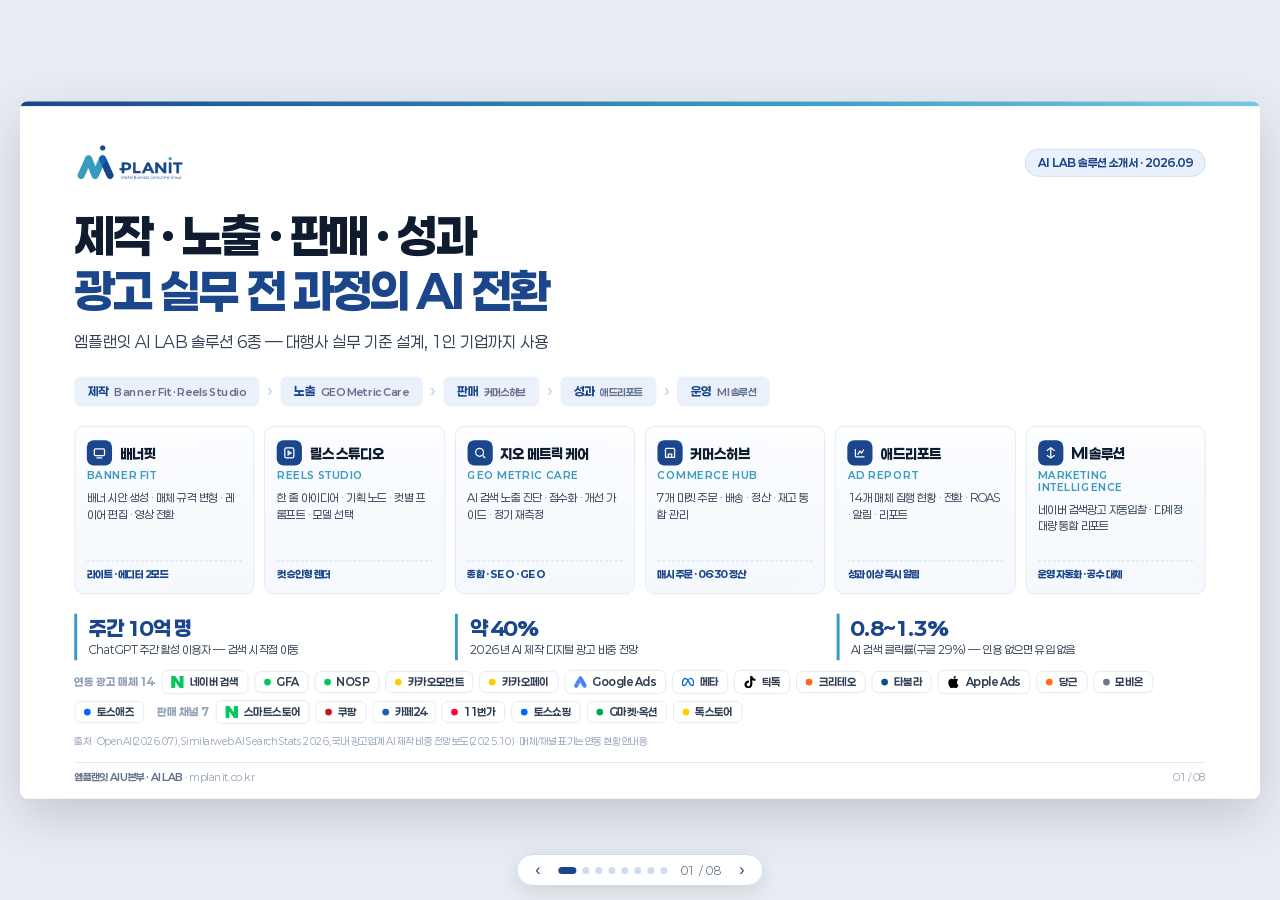
==== commit 5bbf3753: "Add solution image map, MI solution slide, full media chips, standalone HTML - 연동 광고 매체 14종 전부 칩 노출:" ====
--- a/ai-solution/index.html
+++ b/ai-solution/index.html
@@ -51,6 +51,26 @@
 .m svg{display:block}
 .m.txt::before{content:"";width:7px;height:7px;border-radius:50%;background:var(--c);flex:none}
 .mlabel{font-size:11px;font-weight:800;color:var(--tx3);letter-spacing:.02em;margin-right:2px}
+.tiles{display:grid;grid-template-columns:repeat(3,1fr);gap:16px;margin-top:18px}
+.tile{border:1px solid var(--line);border-radius:12px;overflow:hidden;background:#fff;
+  box-shadow:0 8px 20px rgba(15,27,46,.07);display:flex;flex-direction:column}
+.tile .thumb{height:148px;overflow:hidden;border-bottom:1px solid var(--line);background:var(--bg2)}
+.tile .thumb img{width:100%;height:100%;object-fit:cover;object-position:top left}
+.tile .thumb.ph{display:grid;place-items:center;color:var(--tx3);font-size:12px;font-weight:700;
+  background:repeating-linear-gradient(45deg,#F7FAFE,#F7FAFE 10px,#EFF4FA 10px,#EFF4FA 20px)}
+.tile .tb{padding:12px 14px;display:flex;flex-direction:column;gap:5px;flex:1}
+.tile .tt{display:flex;align-items:center;gap:7px}
+.tile h4{font-size:15px;font-weight:800;letter-spacing:-.035em}
+.tile .stg2{font-size:9.5px;font-weight:800;color:#fff;background:var(--sky);border-radius:5px;padding:2px 6px}
+.tile p{font-size:11.5px;line-height:1.45;color:var(--tx);flex:1}
+.tile .u{font-size:10px;font-weight:700;color:var(--tx3)}
+.mi{display:flex;flex-direction:column;gap:12px;margin-top:4px}
+.mibox{border:1px solid var(--line);border-radius:12px;background:linear-gradient(180deg,#FBFDFF,#F6F9FD);padding:14px 16px}
+.mibox h4{font-size:14px;font-weight:800;color:var(--navy);margin-bottom:10px}
+.mistep{display:flex;align-items:center;gap:8px}
+.mistep .b{flex:1;background:#fff;border:1px solid var(--line);border-radius:9px;padding:10px 11px;text-align:center}
+.mistep .b b{display:block;font-size:12px;font-weight:800;color:var(--ink)}
+.mistep .b span{font-size:10px;color:var(--tx2)}
 .quote{border-left:3px solid var(--navy);background:var(--bg2);border-radius:0 8px 8px 0;
   padding:10px 14px;font-size:13px;font-weight:800;color:var(--navy);line-height:1.45}
 .quote small{display:block;font-size:10.5px;font-weight:700;color:var(--tx2);margin-top:4px}
@@ -77,30 +97,30 @@
 .fl{font-size:12.5px;font-weight:700;color:var(--navy);background:var(--chip);border-radius:7px;padding:8px 14px}
 .fl small{color:var(--tx2);font-weight:600;margin-left:6px}
 .arw{color:var(--line2);font-weight:800}
-.solgrid{display:grid;grid-template-columns:repeat(5,1fr);gap:12px;margin-top:22px}
-.sol{border:1px solid var(--line);border-radius:10px;padding:16px 14px;display:flex;flex-direction:column;min-height:180px;
+.solgrid{display:grid;grid-template-columns:repeat(6,1fr);gap:10px;margin-top:20px}
+.sol{border:1px solid var(--line);border-radius:10px;padding:14px 12px;display:flex;flex-direction:column;min-height:174px;
   background:linear-gradient(180deg,#FBFDFF,#F5F8FC)}
 .sol .tp{display:flex;align-items:center;gap:8px}
 .sol .ic{width:26px;height:26px;border-radius:7px;background:var(--navy);display:grid;place-items:center;flex:none}
-.sol h3{font-size:16px;font-weight:800;letter-spacing:-.03em}
+.sol h3{font-size:14.5px;font-weight:800;letter-spacing:-.04em}
 .sol .en{font-size:10px;font-weight:700;letter-spacing:.08em;color:var(--sky);text-transform:uppercase;margin-top:4px}
-.sol p{font-size:12.5px;line-height:1.5;color:var(--tx);margin-top:10px;flex:1}
-.sol .kv{font-size:11.5px;font-weight:800;color:var(--navy);border-top:1px dashed var(--line2);padding-top:8px}
+.sol p{font-size:11.5px;line-height:1.5;color:var(--tx);margin-top:9px;flex:1}
+.sol .kv{font-size:10.5px;font-weight:800;color:var(--navy);border-top:1px dashed var(--line2);padding-top:7px}
 .stats{display:grid;grid-template-columns:repeat(3,1fr);gap:12px;margin-top:20px}
 .st{border-left:3px solid var(--sky);padding:2px 0 2px 12px}
 .st b{font-size:21px;font-weight:800;letter-spacing:-.03em;color:var(--navy);display:block}
 .st span{font-size:11.5px;color:var(--tx);line-height:1.4;display:block;margin-top:3px}
 .src{font-size:10px;color:var(--tx3);margin-top:12px}
 /* AI LAB map */
-.map{display:grid;grid-template-columns:repeat(5,1fr);gap:11px;margin-top:20px}
+.map{display:grid;grid-template-columns:repeat(6,1fr);gap:9px;margin-top:20px}
 .mapc{border:1px solid var(--line2);border-radius:10px;overflow:hidden;background:#fff}
-.mapc .hd{background:var(--navy);color:#fff;padding:9px 12px;font-size:13.5px;font-weight:800;display:flex;justify-content:space-between;align-items:center}
+.mapc .hd{background:var(--navy);color:#fff;padding:8px 10px;font-size:12.5px;font-weight:800;display:flex;justify-content:space-between;align-items:center}
 .mapc .hd i{font-style:normal;font-size:9.5px;font-weight:700;background:rgba(255,255,255,.22);border-radius:4px;padding:2px 6px}
-.mapc .bd{padding:11px 12px}
-.mapc .bd div{font-size:11.8px;color:var(--tx);line-height:1.45;padding:4px 0;border-bottom:1px dashed var(--line)}
+.mapc .bd{padding:10px 10px}
+.mapc .bd div{font-size:11px;color:var(--tx);line-height:1.45;padding:4px 0;border-bottom:1px dashed var(--line)}
 .mapc .bd div:last-child{border:0}
 .mapc .bd b{color:var(--navy);font-weight:700}
-.stage-row{display:grid;grid-template-columns:repeat(5,1fr);gap:11px;margin-top:12px}
+.stage-row{display:grid;grid-template-columns:repeat(6,1fr);gap:9px;margin-top:12px}
 .stg{font-size:11.5px;font-weight:800;color:var(--sky);text-align:center;letter-spacing:.06em}
 .dataflow{margin-top:16px;border:1px solid var(--line);border-radius:12px;background:var(--bg2);padding:13px 16px;
   display:flex;align-items:center;gap:9px}
@@ -160,13 +180,14 @@
   </div>
 
   <h1>제작 · 노출 · 판매 · 성과<br/><span>광고 실무 전 과정의 AI 전환</span></h1>
-  <p class="lead">엠플랜잇 AI LAB 운영 솔루션 5종 — 대행사 실무 기준 설계, 1인 기업까지 사용</p>
+  <p class="lead">엠플랜잇 AI LAB 솔루션 6종 — 대행사 실무 기준 설계, 1인 기업까지 사용</p>
 
   <div class="flow">
     <span class="fl">제작<small>Banner Fit · Reels Studio</small></span><span class="arw">›</span>
     <span class="fl">노출<small>GEO Metric Care</small></span><span class="arw">›</span>
     <span class="fl">판매<small>커머스허브</small></span><span class="arw">›</span>
-    <span class="fl">성과<small>애드리포트</small></span>
+    <span class="fl">성과<small>애드리포트</small></span><span class="arw">›</span>
+    <span class="fl">운영<small>MI 솔루션</small></span>
   </div>
 
   <div class="solgrid">
@@ -200,6 +221,12 @@
       <p>14개 매체 집행 현황 · 전환 · ROAS · 알림 · 리포트</p>
       <span class="kv">성과 이상 즉시 알림</span>
     </div>
+    <div class="sol">
+      <div class="tp"><span class="ic"><svg width="14" height="14" viewBox="0 0 24 24" fill="none" stroke="#fff" stroke-width="2.2"><path d="M12 3v18"/><path d="M5 8l7-5 7 5"/><path d="M5 16l7 5 7-5"/></svg></span><h3>MI 솔루션</h3></div>
+      <span class="en">Marketing Intelligence</span>
+      <p>네이버 검색광고 자동입찰 · 다계정 대량 통합 리포트</p>
+      <span class="kv">운영 자동화 · 공수 대체</span>
+    </div>
   </div>
 
   <div class="stats">
@@ -207,9 +234,9 @@
     <div class="st"><b>약 40%</b><span>2026년 AI 제작 디지털 광고 비중 전망</span></div>
     <div class="st"><b>0.8~1.3%</b><span>AI 검색 클릭률(구글 29%) — 인용 없으면 유입 없음</span></div>
   </div>
-<div class="medias" style="margin-top:12px"><span class="mlabel">연동 광고 매체 14</span><span class="m"><svg viewBox="0 0 24 24" width="15" height="15" fill="#03C75A" aria-hidden="true"><path d="M16.273 12.845 7.376 0H0v24h7.726V11.156L16.624 24H24V0h-7.727v12.845Z"/></svg>네이버</span><span class="m"><svg viewBox="0 0 24 24" width="15" height="15" fill="#0467DF" aria-hidden="true"><path d="M6.915 4.03c-1.968 0-3.683 1.28-4.871 3.113C.704 9.208 0 11.883 0 14.449c0 .706.07 1.369.21 1.973a6.624 6.624 0 0 0 .265.86 5.297 5.297 0 0 0 .371.761c.696 1.159 1.818 1.927 3.593 1.927 1.497 0 2.633-.671 3.965-2.444.76-1.012 1.144-1.626 2.663-4.32l.756-1.339.186-.325c.061.1.121.196.183.3l2.152 3.595c.724 1.21 1.665 2.556 2.47 3.314 1.046.987 1.992 1.22 3.06 1.22 1.075 0 1.876-.355 2.455-.843a3.743 3.743 0 0 0 .81-.973c.542-.939.861-2.127.861-3.745 0-2.72-.681-5.357-2.084-7.45-1.282-1.912-2.957-2.93-4.716-2.93-1.047 0-2.088.467-3.053 1.308-.652.57-1.257 1.29-1.82 2.05-.69-.875-1.335-1.547-1.958-2.056-1.182-.966-2.315-1.303-3.454-1.303zm10.16 2.053c1.147 0 2.188.758 2.992 1.999 1.132 1.748 1.647 4.195 1.647 6.4 0 1.548-.368 2.9-1.839 2.9-.58 0-1.027-.23-1.664-1.004-.496-.601-1.343-1.878-2.832-4.358l-.617-1.028a44.908 44.908 0 0 0-1.255-1.98c.07-.109.141-.224.211-.327 1.12-1.667 2.118-2.602 3.358-2.602zm-10.201.553c1.265 0 2.058.791 2.675 1.446.307.327.737.871 1.234 1.579l-1.02 1.566c-.757 1.163-1.882 3.017-2.837 4.338-1.191 1.649-1.81 1.817-2.486 1.817-.524 0-1.038-.237-1.383-.794-.263-.426-.464-1.13-.464-2.046 0-2.221.63-4.535 1.66-6.088.454-.687.964-1.226 1.533-1.533a2.264 2.264 0 0 1 1.088-.285z"/></svg>메타</span><span class="m"><svg viewBox="0 0 24 24" width="15" height="15" fill="#4285F4" aria-hidden="true"><path d="M3.9998 22.9291C1.7908 22.9291 0 21.1383 0 18.9293s1.7908-3.9998 3.9998-3.9998 3.9998 1.7908 3.9998 3.9998-1.7908 3.9998-3.9998 3.9998zm19.4643-6.0004L15.4632 3.072C14.3586 1.1587 11.9121.5028 9.9988 1.6074S7.4295 5.1585 8.5341 7.0718l8.0009 13.8567c1.1046 1.9133 3.5511 2.5679 5.4644 1.4646 1.9134-1.1046 2.568-3.5511 1.4647-5.4644zM7.5137 4.8438L1.5645 15.1484A4.5 4.5 0 0 1 4 14.4297c2.5597-.0075 4.6248 2.1585 4.4941 4.7148l3.2168-5.5723-3.6094-6.25c-.4499-.7793-.6322-1.6394-.5878-2.4784z"/></svg>Google Ads</span><span class="m"><svg viewBox="0 0 24 24" width="15" height="15" fill="#000000" aria-hidden="true"><path d="M12.525.02c1.31-.02 2.61-.01 3.91-.02.08 1.53.63 3.09 1.75 4.17 1.12 1.11 2.7 1.62 4.24 1.79v4.03c-1.44-.05-2.89-.35-4.2-.97-.57-.26-1.1-.59-1.62-.93-.01 2.92.01 5.84-.02 8.75-.08 1.4-.54 2.79-1.35 3.94-1.31 1.92-3.58 3.17-5.91 3.21-1.43.08-2.86-.31-4.08-1.03-2.02-1.19-3.44-3.37-3.65-5.71-.02-.5-.03-1-.01-1.49.18-1.9 1.12-3.72 2.58-4.96 1.66-1.44 3.98-2.13 6.15-1.72.02 1.48-.04 2.96-.04 4.44-.99-.32-2.15-.23-3.02.37-.63.41-1.11 1.04-1.36 1.75-.21.51-.15 1.07-.14 1.61.24 1.64 1.82 3.02 3.5 2.87 1.12-.01 2.19-.66 2.77-1.61.19-.33.4-.67.41-1.06.1-1.79.06-3.57.07-5.36.01-4.03-.01-8.05.02-12.07z"/></svg>틱톡</span><span class="m txt" style="--c:#FFCD00">카카오</span><span class="m txt" style="--c:#FF6F0F">당근</span><span class="m txt" style="--c:#F76B15">크리테오</span><span class="m txt" style="--c:#0B4F8A">타불라</span><span class="m"><svg viewBox="0 0 24 24" width="15" height="15" fill="#000000" aria-hidden="true"><path d="M12.152 6.896c-.948 0-2.415-1.078-3.96-1.04-2.04.027-3.91 1.183-4.961 3.014-2.117 3.675-.546 9.103 1.519 12.09 1.013 1.454 2.208 3.09 3.792 3.039 1.52-.065 2.09-.987 3.935-.987 1.831 0 2.35.987 3.96.948 1.637-.026 2.676-1.48 3.676-2.948 1.156-1.688 1.636-3.325 1.662-3.415-.039-.013-3.182-1.221-3.22-4.857-.026-3.04 2.48-4.494 2.597-4.559-1.429-2.09-3.623-2.324-4.39-2.376-2-.156-3.675 1.09-4.61 1.09zM15.53 3.83c.843-1.012 1.4-2.427 1.245-3.83-1.207.052-2.662.805-3.532 1.818-.78.896-1.454 2.338-1.273 3.714 1.338.104 2.715-.688 3.559-1.701"/></svg>Apple Ads</span><span class="m txt" style="--c:#0064FF">토스애즈</span><span class="m txt" style="--c:#6B7A90">모비온</span><span class="mlabel" style="margin-left:10px">판매 채널 7</span><span class="m"><svg viewBox="0 0 24 24" width="15" height="15" fill="#03C75A" aria-hidden="true"><path d="M16.273 12.845 7.376 0H0v24h7.726V11.156L16.624 24H24V0h-7.727v12.845Z"/></svg>스마트스토어</span><span class="m txt" style="--c:#C4161C">쿠팡</span><span class="m txt" style="--c:#1B5FAA">카페24</span><span class="m txt" style="--c:#FF0038">11번가</span><span class="m txt" style="--c:#00A650">G마켓·옥션</span><span class="m txt" style="--c:#0064FF">토스쇼핑</span><span class="m txt" style="--c:#FFCD00">톡스토어</span></div>
+<div class="medias" style="margin-top:10px"><span class="mlabel">연동 광고 매체 14</span><span class="m"><svg viewBox="0 0 24 24" width="13" height="13" fill="#03C75A" aria-hidden="true"><path d="M16.273 12.845 7.376 0H0v24h7.726V11.156L16.624 24H24V0h-7.727v12.845Z"/></svg>네이버 검색</span><span class="m txt" style="--c:#03C75A">GFA</span><span class="m txt" style="--c:#03C75A">NOSP</span><span class="m txt" style="--c:#FFCD00">카카오모먼트</span><span class="m txt" style="--c:#FFCD00">카카오페이</span><span class="m"><svg viewBox="0 0 24 24" width="13" height="13" fill="#4285F4" aria-hidden="true"><path d="M3.9998 22.9291C1.7908 22.9291 0 21.1383 0 18.9293s1.7908-3.9998 3.9998-3.9998 3.9998 1.7908 3.9998 3.9998-1.7908 3.9998-3.9998 3.9998zm19.4643-6.0004L15.4632 3.072C14.3586 1.1587 11.9121.5028 9.9988 1.6074S7.4295 5.1585 8.5341 7.0718l8.0009 13.8567c1.1046 1.9133 3.5511 2.5679 5.4644 1.4646 1.9134-1.1046 2.568-3.5511 1.4647-5.4644zM7.5137 4.8438L1.5645 15.1484A4.5 4.5 0 0 1 4 14.4297c2.5597-.0075 4.6248 2.1585 4.4941 4.7148l3.2168-5.5723-3.6094-6.25c-.4499-.7793-.6322-1.6394-.5878-2.4784z"/></svg>Google Ads</span><span class="m"><svg viewBox="0 0 24 24" width="13" height="13" fill="#0467DF" aria-hidden="true"><path d="M6.915 4.03c-1.968 0-3.683 1.28-4.871 3.113C.704 9.208 0 11.883 0 14.449c0 .706.07 1.369.21 1.973a6.624 6.624 0 0 0 .265.86 5.297 5.297 0 0 0 .371.761c.696 1.159 1.818 1.927 3.593 1.927 1.497 0 2.633-.671 3.965-2.444.76-1.012 1.144-1.626 2.663-4.32l.756-1.339.186-.325c.061.1.121.196.183.3l2.152 3.595c.724 1.21 1.665 2.556 2.47 3.314 1.046.987 1.992 1.22 3.06 1.22 1.075 0 1.876-.355 2.455-.843a3.743 3.743 0 0 0 .81-.973c.542-.939.861-2.127.861-3.745 0-2.72-.681-5.357-2.084-7.45-1.282-1.912-2.957-2.93-4.716-2.93-1.047 0-2.088.467-3.053 1.308-.652.57-1.257 1.29-1.82 2.05-.69-.875-1.335-1.547-1.958-2.056-1.182-.966-2.315-1.303-3.454-1.303zm10.16 2.053c1.147 0 2.188.758 2.992 1.999 1.132 1.748 1.647 4.195 1.647 6.4 0 1.548-.368 2.9-1.839 2.9-.58 0-1.027-.23-1.664-1.004-.496-.601-1.343-1.878-2.832-4.358l-.617-1.028a44.908 44.908 0 0 0-1.255-1.98c.07-.109.141-.224.211-.327 1.12-1.667 2.118-2.602 3.358-2.602zm-10.201.553c1.265 0 2.058.791 2.675 1.446.307.327.737.871 1.234 1.579l-1.02 1.566c-.757 1.163-1.882 3.017-2.837 4.338-1.191 1.649-1.81 1.817-2.486 1.817-.524 0-1.038-.237-1.383-.794-.263-.426-.464-1.13-.464-2.046 0-2.221.63-4.535 1.66-6.088.454-.687.964-1.226 1.533-1.533a2.264 2.264 0 0 1 1.088-.285z"/></svg>메타</span><span class="m"><svg viewBox="0 0 24 24" width="13" height="13" fill="#000000" aria-hidden="true"><path d="M12.525.02c1.31-.02 2.61-.01 3.91-.02.08 1.53.63 3.09 1.75 4.17 1.12 1.11 2.7 1.62 4.24 1.79v4.03c-1.44-.05-2.89-.35-4.2-.97-.57-.26-1.1-.59-1.62-.93-.01 2.92.01 5.84-.02 8.75-.08 1.4-.54 2.79-1.35 3.94-1.31 1.92-3.58 3.17-5.91 3.21-1.43.08-2.86-.31-4.08-1.03-2.02-1.19-3.44-3.37-3.65-5.71-.02-.5-.03-1-.01-1.49.18-1.9 1.12-3.72 2.58-4.96 1.66-1.44 3.98-2.13 6.15-1.72.02 1.48-.04 2.96-.04 4.44-.99-.32-2.15-.23-3.02.37-.63.41-1.11 1.04-1.36 1.75-.21.51-.15 1.07-.14 1.61.24 1.64 1.82 3.02 3.5 2.87 1.12-.01 2.19-.66 2.77-1.61.19-.33.4-.67.41-1.06.1-1.79.06-3.57.07-5.36.01-4.03-.01-8.05.02-12.07z"/></svg>틱톡</span><span class="m txt" style="--c:#F76B15">크리테오</span><span class="m txt" style="--c:#0B4F8A">타불라</span><span class="m"><svg viewBox="0 0 24 24" width="13" height="13" fill="#000000" aria-hidden="true"><path d="M12.152 6.896c-.948 0-2.415-1.078-3.96-1.04-2.04.027-3.91 1.183-4.961 3.014-2.117 3.675-.546 9.103 1.519 12.09 1.013 1.454 2.208 3.09 3.792 3.039 1.52-.065 2.09-.987 3.935-.987 1.831 0 2.35.987 3.96.948 1.637-.026 2.676-1.48 3.676-2.948 1.156-1.688 1.636-3.325 1.662-3.415-.039-.013-3.182-1.221-3.22-4.857-.026-3.04 2.48-4.494 2.597-4.559-1.429-2.09-3.623-2.324-4.39-2.376-2-.156-3.675 1.09-4.61 1.09zM15.53 3.83c.843-1.012 1.4-2.427 1.245-3.83-1.207.052-2.662.805-3.532 1.818-.78.896-1.454 2.338-1.273 3.714 1.338.104 2.715-.688 3.559-1.701"/></svg>Apple Ads</span><span class="m txt" style="--c:#FF6F0F">당근</span><span class="m txt" style="--c:#6B7A90">모비온</span><span class="m txt" style="--c:#0064FF">토스애즈</span><span class="mlabel" style="margin-left:8px">판매 채널 7</span><span class="m"><svg viewBox="0 0 24 24" width="13" height="13" fill="#03C75A" aria-hidden="true"><path d="M16.273 12.845 7.376 0H0v24h7.726V11.156L16.624 24H24V0h-7.727v12.845Z"/></svg>스마트스토어</span><span class="m txt" style="--c:#C4161C">쿠팡</span><span class="m txt" style="--c:#1B5FAA">카페24</span><span class="m txt" style="--c:#FF0038">11번가</span><span class="m txt" style="--c:#0064FF">토스쇼핑</span><span class="m txt" style="--c:#00A650">G마켓·옥션</span><span class="m txt" style="--c:#FFCD00">톡스토어</span></div>
   <p class="src">출처 · OpenAI(2026.07), Similarweb AI Search Stats 2026, 국내 광고업계 AI 제작 비중 전망 보도(2025.10) · 매체/채널 표기는 연동 현황 안내용</p>
-  <div class="foot"><span><b>엠플랜잇 AIU본부 · AI LAB</b> · mplanit.co.kr</span><span>01 / 06</span></div>
+  <div class="foot"><span><b>엠플랜잇 AIU본부 · AI LAB</b> · mplanit.co.kr</span><span>01 / 08</span></div>
 </section>
 
 <!-- ===== 02 AI LAB 통합 ===== -->
@@ -219,12 +246,12 @@
     <div>
       <span class="kicker">AI LAB Integration</span>
       <h2>AI LAB 통합 구조 — <em>소재에서 매출까지 한 줄로</em></h2>
-      <p class="sub">솔루션 5종 · 단계별 역할 · 데이터 연결 · 적용 대상 요약</p>
+      <p class="sub">솔루션 6종 · 단계별 역할 · 데이터 연결 · 적용 대상 요약</p>
     </div>
     <span class="urlchip">통합 요약 1장</span>
   </div>
 
-  <div class="stage-row"><span class="stg">01 제작</span><span class="stg">02 제작</span><span class="stg">03 노출</span><span class="stg">04 판매</span><span class="stg">05 성과</span></div>
+  <div class="stage-row"><span class="stg">01 제작</span><span class="stg">02 제작</span><span class="stg">03 노출</span><span class="stg">04 판매</span><span class="stg">05 성과</span><span class="stg">06 운영</span></div>
   <div class="map" style="margin-top:6px">
     <div class="mapc">
       <div class="hd">배너핏 <i>운영</i></div>
@@ -271,6 +298,15 @@
         <div>알림 · 정기 리포트</div>
       </div>
     </div>
+    <div class="mapc">
+      <div class="hd">MI 솔루션 <i>준비</i></div>
+      <div class="bd">
+        <div>네이버 <b>자동입찰</b></div>
+        <div>순위 목표 · 시간대 규칙</div>
+        <div><b>다계정</b> 통합 리포트</div>
+        <div>정기 자동 발송</div>
+      </div>
+    </div>
   </div>
 
   <div class="dataflow">
@@ -289,7 +325,73 @@
 
   <div class="quote" style="margin-top:14px">판매와 광고를 한곳에서 — 광고비가 실제로 얼마를 팔았는지 확인
     <small>채널마다 접속·다운로드·옮겨적기 없이, 주문과 광고비가 같은 기준으로 합쳐집니다 · 카카오쇼핑 API 연동 신청 자료(2026.09)</small></div>
-  <div class="foot"><span><b>AI LAB</b> · 통합 구조 요약</span><span>02 / 06</span></div>
+  <div class="foot"><span><b>AI LAB</b> · 통합 구조 요약</span><span>02 / 08</span></div>
+</section>
+
+<!-- ===== 03 솔루션 이미지맵 ===== -->
+<section class="slide">
+  <div class="rule"></div>
+  <div class="shead">
+    <div>
+      <span class="kicker">SOLUTION MAP</span>
+      <h2>솔루션 이미지맵 — <em>화면으로 보는 6종</em></h2>
+      <p class="sub">제작 → 노출 → 판매 → 성과 → 운영, 실제 운영 화면 기준</p>
+    </div>
+    <span class="urlchip">한 장 요약 · 배포용</span>
+  </div>
+
+  <div class="tiles">
+    <div class="tile">
+      <div class="thumb"><img src="assets/bannerfit-editor.webp" alt="배너핏 편집 화면" /></div>
+      <div class="tb">
+        <div class="tt"><span class="stg2">제작</span><h4>배너핏</h4></div>
+        <p>시안 생성 · 매체 규격 변형 · 레이어 편집 · 영상 전환</p>
+        <span class="u">banner-fit.mplanit.co.kr</span>
+      </div>
+    </div>
+    <div class="tile">
+      <div class="thumb"><img src="assets/reels-idea.webp" alt="릴스 스튜디오 화면" /></div>
+      <div class="tb">
+        <div class="tt"><span class="stg2">제작</span><h4>릴스 스튜디오</h4></div>
+        <p>한 줄 아이디어 · 기획 5단계 · 컷 승인형 렌더</p>
+        <span class="u">reel-studio.mplanit.co.kr</span>
+      </div>
+    </div>
+    <div class="tile">
+      <div class="thumb"><img src="assets/geo-result.webp" alt="지오 메트릭 케어 분석 결과" /></div>
+      <div class="tb">
+        <div class="tt"><span class="stg2">노출</span><h4>지오 메트릭 케어</h4></div>
+        <p>종합 · SEO · GEO 점수 진단 · 개선 가이드 · 정기 재측정</p>
+        <span class="u">geo.mplanit.co.kr</span>
+      </div>
+    </div>
+    <div class="tile">
+      <div class="thumb ph">커머스허브 화면 — 사내 공유 예정</div>
+      <div class="tb">
+        <div class="tt"><span class="stg2">판매</span><h4>커머스허브</h4></div>
+        <p>7개 마켓 주문 · 배송 · 정산 · 재고 · 광고비 통합</p>
+        <span class="u">정산 · 매출 · 재고 · 배송 · 광고비 · 설정</span>
+      </div>
+    </div>
+    <div class="tile">
+      <div class="thumb"><img src="assets/adreport-dashboard.webp" alt="애드리포트 통합 대시보드" /></div>
+      <div class="tb">
+        <div class="tt"><span class="stg2">성과</span><h4>애드리포트</h4></div>
+        <p>14개 매체 집행 · 목표 진척 · ROAS · 이상 알림</p>
+        <span class="u">통합 대시보드 · 목표/실시간 현황</span>
+      </div>
+    </div>
+    <div class="tile">
+      <div class="thumb ph">MI 솔루션 화면 — 준비 중</div>
+      <div class="tb">
+        <div class="tt"><span class="stg2">운영</span><h4>MI 솔루션</h4></div>
+        <p>네이버 검색광고 자동입찰 · 다계정 대량 통합 리포트</p>
+        <span class="u">운영 자동화 · 공수 대체</span>
+      </div>
+    </div>
+  </div>
+
+  <div class="foot"><span><b>Solution Map</b> · 화면 기준 요약</span><span>03 / 08</span></div>
 </section>
 
 <!-- ===== 03 Banner Fit ===== -->
@@ -322,7 +424,7 @@
       <div class="shot" style="left:70px;top:196px;width:600px;z-index:3"><img src="assets/bannerfit-editor.webp" alt="Banner Fit 레이어 편집" /><span class="cap">③ 레이어 편집 · 사이즈 변형 · 다운로드</span></div>
     </div>
   </div>
-  <div class="foot"><span><b>Banner Fit</b> · 배너핏</span><span>03 / 06</span></div>
+  <div class="foot"><span><b>Banner Fit</b> · 배너핏</span><span>04 / 08</span></div>
 </section>
 
 <!-- ===== 04 Reels Studio ===== -->
@@ -355,7 +457,7 @@
       <div class="shot" style="left:60px;top:234px;width:520px;z-index:3"><img src="assets/reels-video.webp" alt="Reels Studio 영상 엔진" /><span class="cap">③ 배너 영상 · VEO 3.1 / Gemini Omni</span></div>
     </div>
   </div>
-  <div class="foot"><span><b>Reels Studio</b> · 릴스 스튜디오</span><span>04 / 06</span></div>
+  <div class="foot"><span><b>Reels Studio</b> · 릴스 스튜디오</span><span>05 / 08</span></div>
 </section>
 
 <!-- ===== 05 GEO ===== -->
@@ -390,7 +492,7 @@
       <div class="shot" style="left:130px;top:186px;width:560px;z-index:2"><img src="assets/geo-result.webp" alt="GEO Metric Care 분석 결과" /><span class="cap">② 분석 결과 — 자사 진단(종합 84 / SEO 95 / GEO 72)</span></div>
     </div>
   </div>
-  <div class="foot"><span><b>GEO Metric Care</b> · 지오 메트릭 케어</span><span>05 / 06</span></div>
+  <div class="foot"><span><b>GEO Metric Care</b> · 지오 메트릭 케어</span><span>06 / 08</span></div>
 </section>
 
 <!-- ===== 06 커머스허브 + 애드리포트 ===== -->
@@ -427,7 +529,7 @@
           <div><small>실적 수집</small><b>매시</b></div>
           <div><small>리포트 유형</small><b>2가지</b></div>
         </div>
-        <div class="medias" style="margin-top:10px"><span class="m"><svg viewBox="0 0 24 24" width="13" height="13" fill="#03C75A" aria-hidden="true"><path d="M16.273 12.845 7.376 0H0v24h7.726V11.156L16.624 24H24V0h-7.727v12.845Z"/></svg>네이버</span><span class="m"><svg viewBox="0 0 24 24" width="13" height="13" fill="#0467DF" aria-hidden="true"><path d="M6.915 4.03c-1.968 0-3.683 1.28-4.871 3.113C.704 9.208 0 11.883 0 14.449c0 .706.07 1.369.21 1.973a6.624 6.624 0 0 0 .265.86 5.297 5.297 0 0 0 .371.761c.696 1.159 1.818 1.927 3.593 1.927 1.497 0 2.633-.671 3.965-2.444.76-1.012 1.144-1.626 2.663-4.32l.756-1.339.186-.325c.061.1.121.196.183.3l2.152 3.595c.724 1.21 1.665 2.556 2.47 3.314 1.046.987 1.992 1.22 3.06 1.22 1.075 0 1.876-.355 2.455-.843a3.743 3.743 0 0 0 .81-.973c.542-.939.861-2.127.861-3.745 0-2.72-.681-5.357-2.084-7.45-1.282-1.912-2.957-2.93-4.716-2.93-1.047 0-2.088.467-3.053 1.308-.652.57-1.257 1.29-1.82 2.05-.69-.875-1.335-1.547-1.958-2.056-1.182-.966-2.315-1.303-3.454-1.303zm10.16 2.053c1.147 0 2.188.758 2.992 1.999 1.132 1.748 1.647 4.195 1.647 6.4 0 1.548-.368 2.9-1.839 2.9-.58 0-1.027-.23-1.664-1.004-.496-.601-1.343-1.878-2.832-4.358l-.617-1.028a44.908 44.908 0 0 0-1.255-1.98c.07-.109.141-.224.211-.327 1.12-1.667 2.118-2.602 3.358-2.602zm-10.201.553c1.265 0 2.058.791 2.675 1.446.307.327.737.871 1.234 1.579l-1.02 1.566c-.757 1.163-1.882 3.017-2.837 4.338-1.191 1.649-1.81 1.817-2.486 1.817-.524 0-1.038-.237-1.383-.794-.263-.426-.464-1.13-.464-2.046 0-2.221.63-4.535 1.66-6.088.454-.687.964-1.226 1.533-1.533a2.264 2.264 0 0 1 1.088-.285z"/></svg>메타</span><span class="m"><svg viewBox="0 0 24 24" width="13" height="13" fill="#4285F4" aria-hidden="true"><path d="M3.9998 22.9291C1.7908 22.9291 0 21.1383 0 18.9293s1.7908-3.9998 3.9998-3.9998 3.9998 1.7908 3.9998 3.9998-1.7908 3.9998-3.9998 3.9998zm19.4643-6.0004L15.4632 3.072C14.3586 1.1587 11.9121.5028 9.9988 1.6074S7.4295 5.1585 8.5341 7.0718l8.0009 13.8567c1.1046 1.9133 3.5511 2.5679 5.4644 1.4646 1.9134-1.1046 2.568-3.5511 1.4647-5.4644zM7.5137 4.8438L1.5645 15.1484A4.5 4.5 0 0 1 4 14.4297c2.5597-.0075 4.6248 2.1585 4.4941 4.7148l3.2168-5.5723-3.6094-6.25c-.4499-.7793-.6322-1.6394-.5878-2.4784z"/></svg>Google Ads</span><span class="m"><svg viewBox="0 0 24 24" width="13" height="13" fill="#000000" aria-hidden="true"><path d="M12.525.02c1.31-.02 2.61-.01 3.91-.02.08 1.53.63 3.09 1.75 4.17 1.12 1.11 2.7 1.62 4.24 1.79v4.03c-1.44-.05-2.89-.35-4.2-.97-.57-.26-1.1-.59-1.62-.93-.01 2.92.01 5.84-.02 8.75-.08 1.4-.54 2.79-1.35 3.94-1.31 1.92-3.58 3.17-5.91 3.21-1.43.08-2.86-.31-4.08-1.03-2.02-1.19-3.44-3.37-3.65-5.71-.02-.5-.03-1-.01-1.49.18-1.9 1.12-3.72 2.58-4.96 1.66-1.44 3.98-2.13 6.15-1.72.02 1.48-.04 2.96-.04 4.44-.99-.32-2.15-.23-3.02.37-.63.41-1.11 1.04-1.36 1.75-.21.51-.15 1.07-.14 1.61.24 1.64 1.82 3.02 3.5 2.87 1.12-.01 2.19-.66 2.77-1.61.19-.33.4-.67.41-1.06.1-1.79.06-3.57.07-5.36.01-4.03-.01-8.05.02-12.07z"/></svg>틱톡</span><span class="m txt" style="--c:#FFCD00">카카오</span><span class="m txt" style="--c:#FF6F0F">당근</span><span class="m txt" style="--c:#F76B15">크리테오</span><span class="m txt" style="--c:#0B4F8A">타불라</span><span class="m"><svg viewBox="0 0 24 24" width="13" height="13" fill="#000000" aria-hidden="true"><path d="M12.152 6.896c-.948 0-2.415-1.078-3.96-1.04-2.04.027-3.91 1.183-4.961 3.014-2.117 3.675-.546 9.103 1.519 12.09 1.013 1.454 2.208 3.09 3.792 3.039 1.52-.065 2.09-.987 3.935-.987 1.831 0 2.35.987 3.96.948 1.637-.026 2.676-1.48 3.676-2.948 1.156-1.688 1.636-3.325 1.662-3.415-.039-.013-3.182-1.221-3.22-4.857-.026-3.04 2.48-4.494 2.597-4.559-1.429-2.09-3.623-2.324-4.39-2.376-2-.156-3.675 1.09-4.61 1.09zM15.53 3.83c.843-1.012 1.4-2.427 1.245-3.83-1.207.052-2.662.805-3.532 1.818-.78.896-1.454 2.338-1.273 3.714 1.338.104 2.715-.688 3.559-1.701"/></svg>Apple Ads</span><span class="m txt" style="--c:#0064FF">토스애즈</span><span class="m txt" style="--c:#6B7A90">모비온</span></div>
+        <div class="medias" style="margin-top:10px"><span class="m"><svg viewBox="0 0 24 24" width="13" height="13" fill="#03C75A" aria-hidden="true"><path d="M16.273 12.845 7.376 0H0v24h7.726V11.156L16.624 24H24V0h-7.727v12.845Z"/></svg>네이버 검색</span><span class="m txt" style="--c:#03C75A">GFA</span><span class="m txt" style="--c:#03C75A">NOSP</span><span class="m txt" style="--c:#FFCD00">카카오모먼트</span><span class="m txt" style="--c:#FFCD00">카카오페이</span><span class="m"><svg viewBox="0 0 24 24" width="13" height="13" fill="#4285F4" aria-hidden="true"><path d="M3.9998 22.9291C1.7908 22.9291 0 21.1383 0 18.9293s1.7908-3.9998 3.9998-3.9998 3.9998 1.7908 3.9998 3.9998-1.7908 3.9998-3.9998 3.9998zm19.4643-6.0004L15.4632 3.072C14.3586 1.1587 11.9121.5028 9.9988 1.6074S7.4295 5.1585 8.5341 7.0718l8.0009 13.8567c1.1046 1.9133 3.5511 2.5679 5.4644 1.4646 1.9134-1.1046 2.568-3.5511 1.4647-5.4644zM7.5137 4.8438L1.5645 15.1484A4.5 4.5 0 0 1 4 14.4297c2.5597-.0075 4.6248 2.1585 4.4941 4.7148l3.2168-5.5723-3.6094-6.25c-.4499-.7793-.6322-1.6394-.5878-2.4784z"/></svg>Google Ads</span><span class="m"><svg viewBox="0 0 24 24" width="13" height="13" fill="#0467DF" aria-hidden="true"><path d="M6.915 4.03c-1.968 0-3.683 1.28-4.871 3.113C.704 9.208 0 11.883 0 14.449c0 .706.07 1.369.21 1.973a6.624 6.624 0 0 0 .265.86 5.297 5.297 0 0 0 .371.761c.696 1.159 1.818 1.927 3.593 1.927 1.497 0 2.633-.671 3.965-2.444.76-1.012 1.144-1.626 2.663-4.32l.756-1.339.186-.325c.061.1.121.196.183.3l2.152 3.595c.724 1.21 1.665 2.556 2.47 3.314 1.046.987 1.992 1.22 3.06 1.22 1.075 0 1.876-.355 2.455-.843a3.743 3.743 0 0 0 .81-.973c.542-.939.861-2.127.861-3.745 0-2.72-.681-5.357-2.084-7.45-1.282-1.912-2.957-2.93-4.716-2.93-1.047 0-2.088.467-3.053 1.308-.652.57-1.257 1.29-1.82 2.05-.69-.875-1.335-1.547-1.958-2.056-1.182-.966-2.315-1.303-3.454-1.303zm10.16 2.053c1.147 0 2.188.758 2.992 1.999 1.132 1.748 1.647 4.195 1.647 6.4 0 1.548-.368 2.9-1.839 2.9-.58 0-1.027-.23-1.664-1.004-.496-.601-1.343-1.878-2.832-4.358l-.617-1.028a44.908 44.908 0 0 0-1.255-1.98c.07-.109.141-.224.211-.327 1.12-1.667 2.118-2.602 3.358-2.602zm-10.201.553c1.265 0 2.058.791 2.675 1.446.307.327.737.871 1.234 1.579l-1.02 1.566c-.757 1.163-1.882 3.017-2.837 4.338-1.191 1.649-1.81 1.817-2.486 1.817-.524 0-1.038-.237-1.383-.794-.263-.426-.464-1.13-.464-2.046 0-2.221.63-4.535 1.66-6.088.454-.687.964-1.226 1.533-1.533a2.264 2.264 0 0 1 1.088-.285z"/></svg>메타</span><span class="m"><svg viewBox="0 0 24 24" width="13" height="13" fill="#000000" aria-hidden="true"><path d="M12.525.02c1.31-.02 2.61-.01 3.91-.02.08 1.53.63 3.09 1.75 4.17 1.12 1.11 2.7 1.62 4.24 1.79v4.03c-1.44-.05-2.89-.35-4.2-.97-.57-.26-1.1-.59-1.62-.93-.01 2.92.01 5.84-.02 8.75-.08 1.4-.54 2.79-1.35 3.94-1.31 1.92-3.58 3.17-5.91 3.21-1.43.08-2.86-.31-4.08-1.03-2.02-1.19-3.44-3.37-3.65-5.71-.02-.5-.03-1-.01-1.49.18-1.9 1.12-3.72 2.58-4.96 1.66-1.44 3.98-2.13 6.15-1.72.02 1.48-.04 2.96-.04 4.44-.99-.32-2.15-.23-3.02.37-.63.41-1.11 1.04-1.36 1.75-.21.51-.15 1.07-.14 1.61.24 1.64 1.82 3.02 3.5 2.87 1.12-.01 2.19-.66 2.77-1.61.19-.33.4-.67.41-1.06.1-1.79.06-3.57.07-5.36.01-4.03-.01-8.05.02-12.07z"/></svg>틱톡</span><span class="m txt" style="--c:#F76B15">크리테오</span><span class="m txt" style="--c:#0B4F8A">타불라</span><span class="m"><svg viewBox="0 0 24 24" width="13" height="13" fill="#000000" aria-hidden="true"><path d="M12.152 6.896c-.948 0-2.415-1.078-3.96-1.04-2.04.027-3.91 1.183-4.961 3.014-2.117 3.675-.546 9.103 1.519 12.09 1.013 1.454 2.208 3.09 3.792 3.039 1.52-.065 2.09-.987 3.935-.987 1.831 0 2.35.987 3.96.948 1.637-.026 2.676-1.48 3.676-2.948 1.156-1.688 1.636-3.325 1.662-3.415-.039-.013-3.182-1.221-3.22-4.857-.026-3.04 2.48-4.494 2.597-4.559-1.429-2.09-3.623-2.324-4.39-2.376-2-.156-3.675 1.09-4.61 1.09zM15.53 3.83c.843-1.012 1.4-2.427 1.245-3.83-1.207.052-2.662.805-3.532 1.818-.78.896-1.454 2.338-1.273 3.714 1.338.104 2.715-.688 3.559-1.701"/></svg>Apple Ads</span><span class="m txt" style="--c:#FF6F0F">당근</span><span class="m txt" style="--c:#6B7A90">모비온</span><span class="m txt" style="--c:#0064FF">토스애즈</span></div>
         <div class="list" style="margin-top:8px">
           <div class="li"><i>·</i><span><b>리포트</b> — 통합 대시보드 · 목표 현황 · 실시간 현황 · 소재/키워드 분석</span></div>
         </div>
@@ -448,15 +550,76 @@
 
   <div class="foot">
     <span>출처 · Similarweb AI Search Stats 2026 · OpenAI(2026.07) · 크몽 숏폼 단가 가이드 · 엠플랜잇 운영 자료(2026.09)</span>
-    <span>06 / 06</span>
-  </div>
+    <span>07 / 08</span>
+  </div>
+</section>
+
+<!-- ===== 08 MI 솔루션 ===== -->
+<section class="slide">
+  <div class="rule"></div>
+  <div class="shead">
+    <div>
+      <span class="kicker">06 Operation</span>
+      <h2>MI 솔루션 — <em>네이버 자동입찰 · 대량 통합 리포트</em></h2>
+      <p class="sub">외부 입찰관리 툴(애드몬스터 유형) 기능의 사내 내재화 · 애드리포트 데이터와 동일 기준</p>
+    </div>
+    <span class="urlchip">Marketing Intelligence</span>
+  </div>
+
+  <div class="cols">
+    <div>
+      <div class="pts">
+        <div class="pt"><span class="n">01</span><div><h4>네이버 검색광고 자동입찰</h4><p>키워드 <b>순위 목표</b> 기반 입찰 조정 · 시간대/요일 규칙 · 예산 소진 제어.</p></div></div>
+        <div class="pt"><span class="n">02</span><div><h4>대량 통합 리포트</h4><p><b>다계정 · 다광고주</b> 실적 일괄 수집 · 키워드 단위 대량 추출 · 정기 자동 발송.</p></div></div>
+        <div class="pt"><span class="n">03</span><div><h4>운영 공수 대체</h4><p>수기 입찰 조정 · 리포트 취합 제거. 외부 입찰관리 툴 구독 대체.</p></div></div>
+        <div class="pt"><span class="n">04</span><div><h4>사내 데이터 연동</h4><p>애드리포트 성과 · 커머스허브 매출과 <b>같은 기준</b>으로 결합.</p></div></div>
+      </div>
+      <div class="quote" style="margin-top:16px">입찰은 자동으로, 리포트는 일괄로<small>운영자는 전략 판단에만 개입</small></div>
+      <p class="note" style="margin-top:10px">기능 범위·오픈 일정은 내부 확정 후 갱신 — 현재 장표는 개발 방향 기준.</p>
+    </div>
+
+    <div class="mi">
+      <div class="mibox">
+        <h4>자동입찰 — 목표 기반 반복 조정</h4>
+        <div class="mistep">
+          <div class="b"><b>목표 설정</b><span>키워드 순위 · 예산</span></div><span class="arw">›</span>
+          <div class="b"><b>현황 수집</b><span>순위 · 노출 · 비용</span></div><span class="arw">›</span>
+          <div class="b"><b>입찰 조정</b><span>규칙 기반 자동</span></div><span class="arw">›</span>
+          <div class="b"><b>결과 확인</b><span>변경 이력 · 성과</span></div>
+        </div>
+      </div>
+      <div class="mibox">
+        <h4>대량 통합 리포트 — 계정 수와 무관한 산출</h4>
+        <div class="mistep">
+          <div class="b"><b>다계정 수집</b><span>광고주 N · 매체별</span></div><span class="arw">›</span>
+          <div class="b"><b>통합 집계</b><span>키워드 · 캠페인 단위</span></div><span class="arw">›</span>
+          <div class="b"><b>자동 발송</b><span>정기 리포트 · 파일</span></div>
+        </div>
+      </div>
+      <div class="mibox" style="background:linear-gradient(180deg,#F8FBFF,#EEF4FC)">
+        <h4>연결 구조</h4>
+        <div class="mistep">
+          <div class="b"><b>MI</b><span>입찰 · 대량 리포트</span></div><span class="arw">›</span>
+          <div class="b"><b>애드리포트</b><span>매체 성과 · ROAS</span></div><span class="arw">›</span>
+          <div class="b"><b>커머스허브</b><span>채널 매출</span></div>
+        </div>
+      </div>
+    </div>
+  </div>
+
+  <div class="target" style="margin-top:14px">
+    <div class="tg"><b>구독 비용 대체</b><span>외부 입찰관리 툴 이용료 없이 사내 계정으로 운영</span></div>
+    <div class="tg"><b>데이터 단절 없음</b><span>입찰·리포트·매출이 애드리포트/커머스허브와 같은 기준</span></div>
+    <div class="tg"><b>광고주 단위 권한</b><span>사업자·브랜드·담당자 권한 체계 그대로 적용</span></div>
+  </div>
+  <div class="foot"><span><b>MI 솔루션</b> · Marketing Intelligence</span><span>08 / 08</span></div>
 </section>
 
 </div></div>
 
 <div id="nav">
   <button id="prev" aria-label="이전">‹</button><div class="dots" id="dots"></div>
-  <span id="count">01 / 06</span><button id="next" aria-label="다음">›</button>
+  <span id="count">01 / 08</span><button id="next" aria-label="다음">›</button>
 </div>
 
 <script>
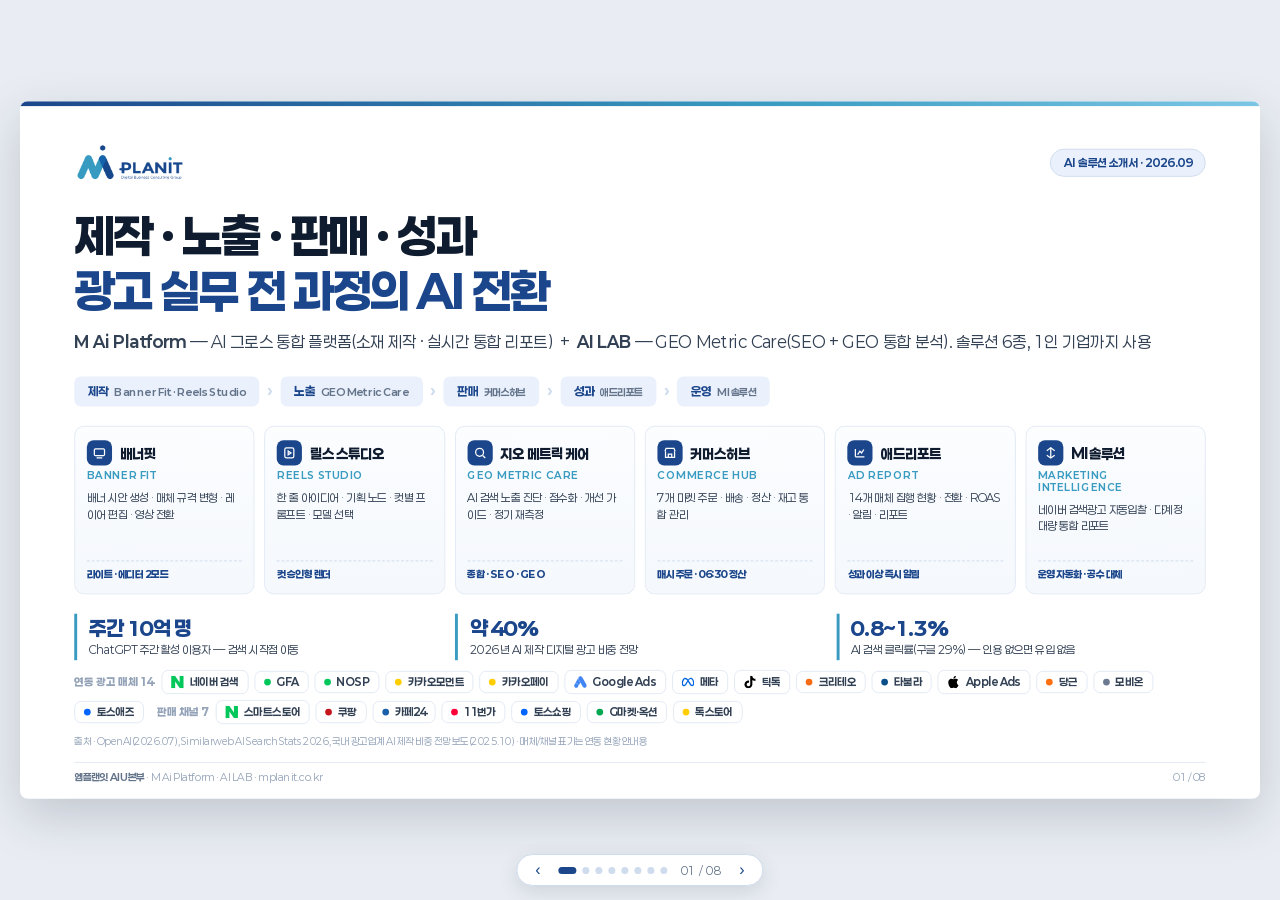
==== commit 74c36749: "Align solution naming with mplanit.co.kr structure 회사 사이트 솔루션 섹션 기준으로 명칭 체계 정정.  - AI LAB = GEO Metr" ====
--- a/ai-solution/index.html
+++ b/ai-solution/index.html
@@ -176,11 +176,12 @@
   <div class="rule"></div>
   <div class="cover-top">
     <img class="logo" src="assets/logo-mplanit.png" alt="엠플랜잇" />
-    <span class="urlchip">AI LAB 솔루션 소개서 · 2026.09</span>
+    <span class="urlchip">AI 솔루션 소개서 · 2026.09</span>
   </div>
 
   <h1>제작 · 노출 · 판매 · 성과<br/><span>광고 실무 전 과정의 AI 전환</span></h1>
-  <p class="lead">엠플랜잇 AI LAB 솔루션 6종 — 대행사 실무 기준 설계, 1인 기업까지 사용</p>
+  <p class="lead"><b>M Ai Platform</b> — AI 그로스 통합 플랫폼(소재 제작 · 실시간 통합 리포트) &nbsp;+&nbsp;
+  <b>AI LAB</b> — GEO Metric Care(SEO + GEO 통합 분석). 솔루션 6종, 1인 기업까지 사용</p>
 
   <div class="flow">
     <span class="fl">제작<small>Banner Fit · Reels Studio</small></span><span class="arw">›</span>
@@ -236,7 +237,7 @@
   </div>
 <div class="medias" style="margin-top:10px"><span class="mlabel">연동 광고 매체 14</span><span class="m"><svg viewBox="0 0 24 24" width="13" height="13" fill="#03C75A" aria-hidden="true"><path d="M16.273 12.845 7.376 0H0v24h7.726V11.156L16.624 24H24V0h-7.727v12.845Z"/></svg>네이버 검색</span><span class="m txt" style="--c:#03C75A">GFA</span><span class="m txt" style="--c:#03C75A">NOSP</span><span class="m txt" style="--c:#FFCD00">카카오모먼트</span><span class="m txt" style="--c:#FFCD00">카카오페이</span><span class="m"><svg viewBox="0 0 24 24" width="13" height="13" fill="#4285F4" aria-hidden="true"><path d="M3.9998 22.9291C1.7908 22.9291 0 21.1383 0 18.9293s1.7908-3.9998 3.9998-3.9998 3.9998 1.7908 3.9998 3.9998-1.7908 3.9998-3.9998 3.9998zm19.4643-6.0004L15.4632 3.072C14.3586 1.1587 11.9121.5028 9.9988 1.6074S7.4295 5.1585 8.5341 7.0718l8.0009 13.8567c1.1046 1.9133 3.5511 2.5679 5.4644 1.4646 1.9134-1.1046 2.568-3.5511 1.4647-5.4644zM7.5137 4.8438L1.5645 15.1484A4.5 4.5 0 0 1 4 14.4297c2.5597-.0075 4.6248 2.1585 4.4941 4.7148l3.2168-5.5723-3.6094-6.25c-.4499-.7793-.6322-1.6394-.5878-2.4784z"/></svg>Google Ads</span><span class="m"><svg viewBox="0 0 24 24" width="13" height="13" fill="#0467DF" aria-hidden="true"><path d="M6.915 4.03c-1.968 0-3.683 1.28-4.871 3.113C.704 9.208 0 11.883 0 14.449c0 .706.07 1.369.21 1.973a6.624 6.624 0 0 0 .265.86 5.297 5.297 0 0 0 .371.761c.696 1.159 1.818 1.927 3.593 1.927 1.497 0 2.633-.671 3.965-2.444.76-1.012 1.144-1.626 2.663-4.32l.756-1.339.186-.325c.061.1.121.196.183.3l2.152 3.595c.724 1.21 1.665 2.556 2.47 3.314 1.046.987 1.992 1.22 3.06 1.22 1.075 0 1.876-.355 2.455-.843a3.743 3.743 0 0 0 .81-.973c.542-.939.861-2.127.861-3.745 0-2.72-.681-5.357-2.084-7.45-1.282-1.912-2.957-2.93-4.716-2.93-1.047 0-2.088.467-3.053 1.308-.652.57-1.257 1.29-1.82 2.05-.69-.875-1.335-1.547-1.958-2.056-1.182-.966-2.315-1.303-3.454-1.303zm10.16 2.053c1.147 0 2.188.758 2.992 1.999 1.132 1.748 1.647 4.195 1.647 6.4 0 1.548-.368 2.9-1.839 2.9-.58 0-1.027-.23-1.664-1.004-.496-.601-1.343-1.878-2.832-4.358l-.617-1.028a44.908 44.908 0 0 0-1.255-1.98c.07-.109.141-.224.211-.327 1.12-1.667 2.118-2.602 3.358-2.602zm-10.201.553c1.265 0 2.058.791 2.675 1.446.307.327.737.871 1.234 1.579l-1.02 1.566c-.757 1.163-1.882 3.017-2.837 4.338-1.191 1.649-1.81 1.817-2.486 1.817-.524 0-1.038-.237-1.383-.794-.263-.426-.464-1.13-.464-2.046 0-2.221.63-4.535 1.66-6.088.454-.687.964-1.226 1.533-1.533a2.264 2.264 0 0 1 1.088-.285z"/></svg>메타</span><span class="m"><svg viewBox="0 0 24 24" width="13" height="13" fill="#000000" aria-hidden="true"><path d="M12.525.02c1.31-.02 2.61-.01 3.91-.02.08 1.53.63 3.09 1.75 4.17 1.12 1.11 2.7 1.62 4.24 1.79v4.03c-1.44-.05-2.89-.35-4.2-.97-.57-.26-1.1-.59-1.62-.93-.01 2.92.01 5.84-.02 8.75-.08 1.4-.54 2.79-1.35 3.94-1.31 1.92-3.58 3.17-5.91 3.21-1.43.08-2.86-.31-4.08-1.03-2.02-1.19-3.44-3.37-3.65-5.71-.02-.5-.03-1-.01-1.49.18-1.9 1.12-3.72 2.58-4.96 1.66-1.44 3.98-2.13 6.15-1.72.02 1.48-.04 2.96-.04 4.44-.99-.32-2.15-.23-3.02.37-.63.41-1.11 1.04-1.36 1.75-.21.51-.15 1.07-.14 1.61.24 1.64 1.82 3.02 3.5 2.87 1.12-.01 2.19-.66 2.77-1.61.19-.33.4-.67.41-1.06.1-1.79.06-3.57.07-5.36.01-4.03-.01-8.05.02-12.07z"/></svg>틱톡</span><span class="m txt" style="--c:#F76B15">크리테오</span><span class="m txt" style="--c:#0B4F8A">타불라</span><span class="m"><svg viewBox="0 0 24 24" width="13" height="13" fill="#000000" aria-hidden="true"><path d="M12.152 6.896c-.948 0-2.415-1.078-3.96-1.04-2.04.027-3.91 1.183-4.961 3.014-2.117 3.675-.546 9.103 1.519 12.09 1.013 1.454 2.208 3.09 3.792 3.039 1.52-.065 2.09-.987 3.935-.987 1.831 0 2.35.987 3.96.948 1.637-.026 2.676-1.48 3.676-2.948 1.156-1.688 1.636-3.325 1.662-3.415-.039-.013-3.182-1.221-3.22-4.857-.026-3.04 2.48-4.494 2.597-4.559-1.429-2.09-3.623-2.324-4.39-2.376-2-.156-3.675 1.09-4.61 1.09zM15.53 3.83c.843-1.012 1.4-2.427 1.245-3.83-1.207.052-2.662.805-3.532 1.818-.78.896-1.454 2.338-1.273 3.714 1.338.104 2.715-.688 3.559-1.701"/></svg>Apple Ads</span><span class="m txt" style="--c:#FF6F0F">당근</span><span class="m txt" style="--c:#6B7A90">모비온</span><span class="m txt" style="--c:#0064FF">토스애즈</span><span class="mlabel" style="margin-left:8px">판매 채널 7</span><span class="m"><svg viewBox="0 0 24 24" width="13" height="13" fill="#03C75A" aria-hidden="true"><path d="M16.273 12.845 7.376 0H0v24h7.726V11.156L16.624 24H24V0h-7.727v12.845Z"/></svg>스마트스토어</span><span class="m txt" style="--c:#C4161C">쿠팡</span><span class="m txt" style="--c:#1B5FAA">카페24</span><span class="m txt" style="--c:#FF0038">11번가</span><span class="m txt" style="--c:#0064FF">토스쇼핑</span><span class="m txt" style="--c:#00A650">G마켓·옥션</span><span class="m txt" style="--c:#FFCD00">톡스토어</span></div>
   <p class="src">출처 · OpenAI(2026.07), Similarweb AI Search Stats 2026, 국내 광고업계 AI 제작 비중 전망 보도(2025.10) · 매체/채널 표기는 연동 현황 안내용</p>
-  <div class="foot"><span><b>엠플랜잇 AIU본부 · AI LAB</b> · mplanit.co.kr</span><span>01 / 08</span></div>
+  <div class="foot"><span><b>엠플랜잇 AIU본부</b> · M Ai Platform · AI LAB · mplanit.co.kr</span><span>01 / 08</span></div>
 </section>
 
 <!-- ===== 02 AI LAB 통합 ===== -->
@@ -244,9 +245,9 @@
   <div class="rule"></div>
   <div class="shead">
     <div>
-      <span class="kicker">AI LAB Integration</span>
-      <h2>AI LAB 통합 구조 — <em>소재에서 매출까지 한 줄로</em></h2>
-      <p class="sub">솔루션 6종 · 단계별 역할 · 데이터 연결 · 적용 대상 요약</p>
+      <span class="kicker">Solution Architecture</span>
+      <h2>엠플랜잇 AI 솔루션 통합 구조 — <em>소재에서 매출까지 한 줄로</em></h2>
+      <p class="sub"><b>M Ai Platform</b> 제작·성과·운영 &nbsp;·&nbsp; <b>AI LAB</b> AI 검색 최적화 &nbsp;·&nbsp; <b>커머스허브</b> 판매 — 6종</p>
     </div>
     <span class="urlchip">통합 요약 1장</span>
   </div>
@@ -254,7 +255,7 @@
   <div class="stage-row"><span class="stg">01 제작</span><span class="stg">02 제작</span><span class="stg">03 노출</span><span class="stg">04 판매</span><span class="stg">05 성과</span><span class="stg">06 운영</span></div>
   <div class="map" style="margin-top:6px">
     <div class="mapc">
-      <div class="hd">배너핏 <i>운영</i></div>
+      <div class="hd">배너핏 <i>M Ai</i></div>
       <div class="bd">
         <div>입력 <b>6단계</b> / 대화형</div>
         <div>매체 규격 <b>23종+</b></div>
@@ -263,7 +264,7 @@
       </div>
     </div>
     <div class="mapc">
-      <div class="hd">릴스 스튜디오 <i>운영</i></div>
+      <div class="hd">릴스 스튜디오 <i>M Ai</i></div>
       <div class="bd">
         <div>한 줄 → <b>AI 질문 완성</b></div>
         <div>기획 <b>5단계</b></div>
@@ -272,7 +273,7 @@
       </div>
     </div>
     <div class="mapc">
-      <div class="hd">지오 케어 <i>운영</i></div>
+      <div class="hd">지오 케어 <i>AI LAB</i></div>
       <div class="bd">
         <div>점수 <b>3종</b> 진단</div>
         <div>엔진 <b>4종</b> 점검</div>
@@ -281,7 +282,7 @@
       </div>
     </div>
     <div class="mapc">
-      <div class="hd">커머스허브 <i>운영</i></div>
+      <div class="hd">커머스허브 <i>Hub</i></div>
       <div class="bd">
         <div>판매 채널 <b>7개</b></div>
         <div>주문 <b>매시</b> 수집</div>
@@ -290,7 +291,7 @@
       </div>
     </div>
     <div class="mapc">
-      <div class="hd">애드리포트 <i>운영</i></div>
+      <div class="hd">애드리포트 <i>M Ai</i></div>
       <div class="bd">
         <div>광고 매체 <b>14개</b></div>
         <div>일 · 매체 · 캠페인 · 키워드</div>
@@ -325,7 +326,7 @@
 
   <div class="quote" style="margin-top:14px">판매와 광고를 한곳에서 — 광고비가 실제로 얼마를 팔았는지 확인
     <small>채널마다 접속·다운로드·옮겨적기 없이, 주문과 광고비가 같은 기준으로 합쳐집니다 · 카카오쇼핑 API 연동 신청 자료(2026.09)</small></div>
-  <div class="foot"><span><b>AI LAB</b> · 통합 구조 요약</span><span>02 / 08</span></div>
+  <div class="foot"><span><b>Solution Architecture</b> · 통합 구조 요약</span><span>02 / 08</span></div>
 </section>
 
 <!-- ===== 03 솔루션 이미지맵 ===== -->
@@ -335,7 +336,7 @@
     <div>
       <span class="kicker">SOLUTION MAP</span>
       <h2>솔루션 이미지맵 — <em>화면으로 보는 6종</em></h2>
-      <p class="sub">제작 → 노출 → 판매 → 성과 → 운영, 실제 운영 화면 기준</p>
+      <p class="sub">제작 → 노출 → 판매 → 성과 → 운영 · M Ai Platform / AI LAB / 커머스허브 구성</p>
     </div>
     <span class="urlchip">한 장 요약 · 배포용</span>
   </div>
@@ -399,7 +400,7 @@
   <div class="rule"></div>
   <div class="shead">
     <div>
-      <span class="kicker">01 Creative</span>
+      <span class="kicker">01 Creative · M Ai Platform</span>
       <h2>Banner Fit — <em>배너 1장이 아닌 캠페인 한 세트</em></h2>
       <p class="sub">시안 생성 · 규격 변형 · 레이어 편집 · 영상 전환, 한 도구 안에서</p>
     </div>
@@ -432,7 +433,7 @@
   <div class="rule"></div>
   <div class="shead">
     <div>
-      <span class="kicker">02 Video</span>
+      <span class="kicker">02 Video · M Ai Platform</span>
       <h2>Reels Studio — <em>프롬프트 대신 질문 응답</em></h2>
       <p class="sub">한 줄 아이디어 → AI 초안 → 컷 승인 → 렌더, 5단계 진행</p>
     </div>
@@ -465,9 +466,9 @@
   <div class="rule"></div>
   <div class="shead">
     <div>
-      <span class="kicker">03 Visibility</span>
-      <h2>GEO Metric Care — <em>AI 답변 내 브랜드 인용 진단</em></h2>
-      <p class="sub">URL 입력 → SEO · GEO 통합 분석 → 점수 · 개선 가이드 · PDF 리포트</p>
+      <span class="kicker">03 Visibility · AI LAB</span>
+      <h2>AI LAB · GEO Metric Care — <em>AI 기반 SEO + GEO 통합 분석</em></h2>
+      <p class="sub">전통적인 SEO 점검과 AI 검색 최적화 분석을 한 번에 — 메타 태그 최적화 상태까지 점검</p>
     </div>
     <span class="urlchip">geo.mplanit.co.kr</span>
   </div>
@@ -492,7 +493,7 @@
       <div class="shot" style="left:130px;top:186px;width:560px;z-index:2"><img src="assets/geo-result.webp" alt="GEO Metric Care 분석 결과" /><span class="cap">② 분석 결과 — 자사 진단(종합 84 / SEO 95 / GEO 72)</span></div>
     </div>
   </div>
-  <div class="foot"><span><b>GEO Metric Care</b> · 지오 메트릭 케어</span><span>06 / 08</span></div>
+  <div class="foot"><span><b>AI LAB</b> · GEO Metric Care Solution</span><span>06 / 08</span></div>
 </section>
 
 <!-- ===== 06 커머스허브 + 애드리포트 ===== -->
@@ -500,9 +501,9 @@
   <div class="rule"></div>
   <div class="shead">
     <div>
-      <span class="kicker">04 Commerce &nbsp;·&nbsp; 05 Performance</span>
+      <span class="kicker">04 Commerce · 커머스허브 &nbsp;|&nbsp; 05 Performance · M Ai Platform</span>
       <h2>커머스허브 + 애드리포트 — <em>매출과 광고비 단일 기준</em></h2>
-      <p class="sub">한 계정으로 AD REPORT · AD MONITOR · COMMERCE HUB · SETTINGS 이동 (네이버웍스 SSO)</p>
+      <p class="sub">광고 AI 자동 소재 제작 · 실시간 통합 리포트 분석 — 한 계정으로 AD REPORT · AD MONITOR · COMMERCE HUB · SETTINGS</p>
     </div>
     <span class="urlchip">운영 중 · 카카오쇼핑 승인 대기</span>
   </div>
@@ -559,7 +560,7 @@
   <div class="rule"></div>
   <div class="shead">
     <div>
-      <span class="kicker">06 Operation</span>
+      <span class="kicker">06 Operation · M Ai Platform</span>
       <h2>MI 솔루션 — <em>네이버 자동입찰 · 대량 통합 리포트</em></h2>
       <p class="sub">외부 입찰관리 툴(애드몬스터 유형) 기능의 사내 내재화 · 애드리포트 데이터와 동일 기준</p>
     </div>
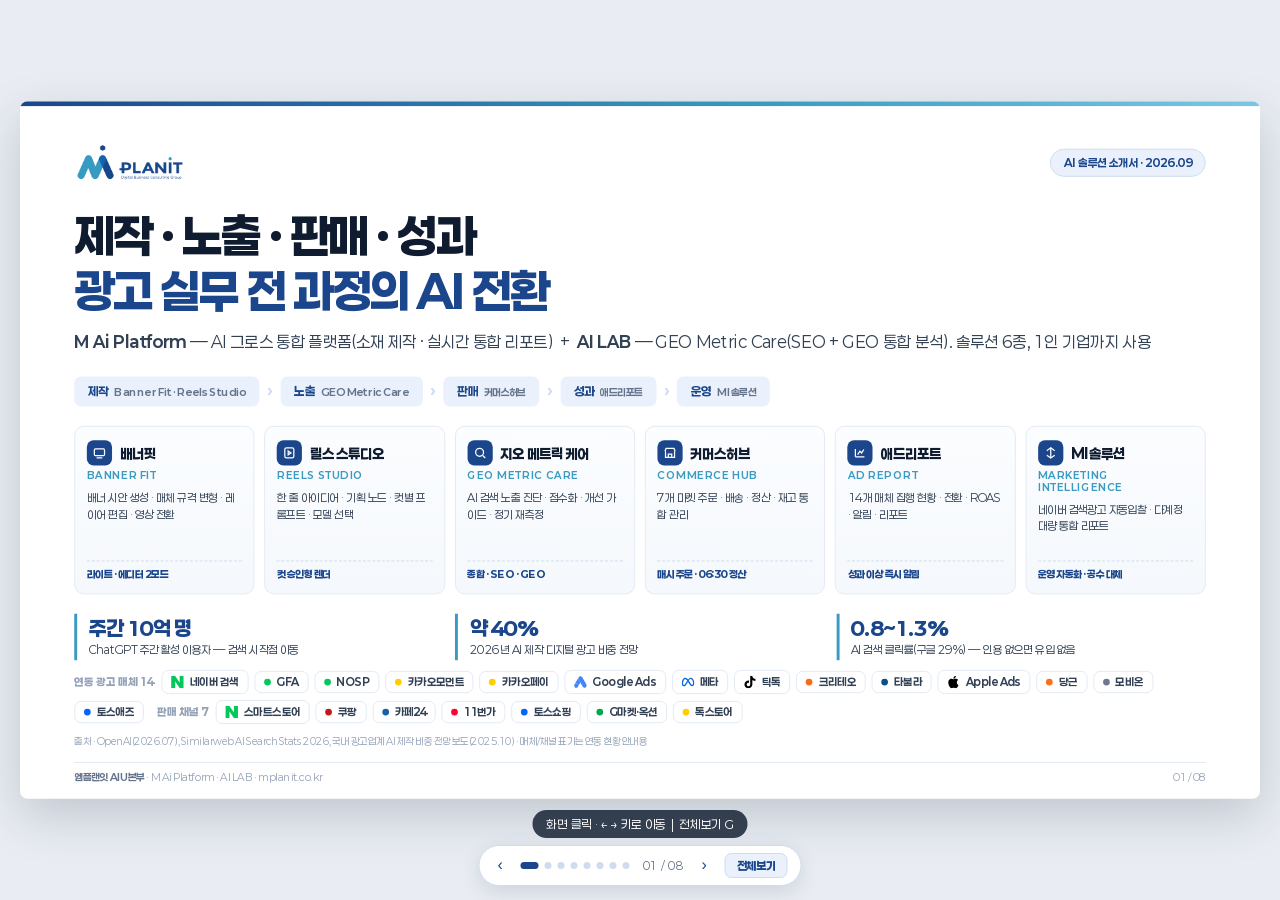
==== commit 38c46c57: "Add click navigation and overview grid to deck 장표 이동이 하단 작은 버튼과 키보드로만 가능해 클릭으로 넘길 수 없던 문제 수정.  - 화면 " ====
--- a/ai-solution/index.html
+++ b/ai-solution/index.html
@@ -152,9 +152,32 @@
 .foot{position:absolute;left:56px;right:56px;bottom:16px;display:flex;align-items:center;justify-content:space-between;
   font-size:10.5px;color:var(--tx3);border-top:1px solid var(--line);padding-top:9px}
 .foot b{font-weight:700;color:var(--tx2)}
+/* 좌우 클릭 영역 + 큰 화살표 */
+.edge{position:fixed;top:0;bottom:64px;width:20%;z-index:8;cursor:pointer;display:flex;align-items:center;
+  background:transparent;border:0;padding:0 18px;opacity:0;transition:opacity .18s}
+.edge:hover{opacity:1}
+.edge.l{left:0;justify-content:flex-start}
+.edge.r{right:0;justify-content:flex-end}
+.edge span{width:44px;height:44px;border-radius:50%;background:rgba(27,70,139,.9);color:#fff;font-size:22px;
+  display:grid;place-items:center;box-shadow:0 4px 14px rgba(15,27,46,.3);line-height:1}
+#hint{position:fixed;left:50%;bottom:62px;transform:translateX(-50%);z-index:9;font-size:12px;color:#fff;
+  background:rgba(15,27,46,.82);border-radius:999px;padding:7px 14px;transition:opacity .4s}
+/* 전체보기(그리드) 모드 */
+body.ov{overflow:auto}
+body.ov #stage{position:static;display:block;padding:26px 26px 86px}
+body.ov #deck{position:static;width:auto;height:auto;transform:none!important;
+  display:grid;gap:16px;justify-content:center}
+body.ov .slide{position:relative;inset:auto;opacity:1;visibility:visible;cursor:pointer;
+  border:1px solid var(--line2);box-shadow:0 8px 22px rgba(15,27,46,.18)}
+body.ov .slide:hover{box-shadow:0 0 0 10px rgba(57,155,193,.35),0 8px 22px rgba(15,27,46,.18)}
+body.ov .slide.is-active{box-shadow:0 0 0 10px rgba(27,70,139,.55),0 8px 22px rgba(15,27,46,.18)}
+body.ov .edge,body.ov #hint{display:none}
 #nav{position:fixed;left:50%;bottom:14px;transform:translateX(-50%);display:flex;align-items:center;gap:13px;
   background:#fff;border:1px solid var(--line2);border-radius:999px;padding:7px 13px;z-index:9;box-shadow:0 6px 20px rgba(15,27,46,.12)}
 #nav button{background:none;border:0;color:var(--navy);font-size:16px;cursor:pointer;padding:0 5px;line-height:1}
+#nav .lbl{font-size:11.5px;font-weight:800;color:var(--navy);background:var(--chip);border-radius:7px;
+  padding:6px 11px;cursor:pointer;border:1px solid var(--line2);line-height:1}
+#nav .lbl:hover{background:#DCE8F8}
 .dots{display:flex;gap:6px}
 .dots i{width:7px;height:7px;border-radius:50%;background:var(--line2);cursor:pointer;transition:.2s}
 .dots i.on{background:var(--navy);width:18px;border-radius:99px}
@@ -162,6 +185,10 @@
 @page{size:1280px 720px;margin:0}
 @media print{
   body{background:#fff;overflow:visible}
+  .edge,#hint{display:none}
+  body.ov #stage{padding:0}
+  body.ov #deck{display:block}
+  body.ov .slide{zoom:1;box-shadow:none}
   #stage{position:static}#deck{transform:none!important;width:auto;height:auto}#nav{display:none}
   .slide{position:relative;opacity:1!important;visibility:visible!important;border-radius:0;box-shadow:none;
     page-break-after:always;break-after:page}
@@ -618,9 +645,14 @@
 
 </div></div>
 
+<button class="edge l" id="edgePrev" aria-label="이전 장표"><span>‹</span></button>
+<button class="edge r" id="edgeNext" aria-label="다음 장표"><span>›</span></button>
+<div id="hint">화면 클릭 · ← → 키로 이동 &nbsp;|&nbsp; 전체보기 G</div>
+
 <div id="nav">
   <button id="prev" aria-label="이전">‹</button><div class="dots" id="dots"></div>
   <span id="count">01 / 08</span><button id="next" aria-label="다음">›</button>
+  <span class="lbl" id="ovBtn">전체보기</span>
 </div>
 
 <script>
@@ -633,15 +665,56 @@
     slides.forEach(function(s,k){s.classList.toggle('is-active',k===i)});
     [].slice.call(dots.children).forEach(function(d,k){d.classList.toggle('on',k===i)});
     count.textContent=pad(i+1)+' / '+pad(slides.length);}
-  function fit(){document.getElementById('deck').style.transform='scale('+Math.min((innerWidth-40)/1280,(innerHeight-80)/720)+')';}
+  function fit(){
+    if(document.body.classList.contains('ov'))return;
+    document.getElementById('deck').style.transform='scale('+Math.min((innerWidth-40)/1280,(innerHeight-80)/720)+')';
+  }
+  // 전체보기(그리드) 토글 — 썸네일 클릭 시 해당 장표로 이동
+  var ovBtn=document.getElementById('ovBtn');
+  function overview(on){
+    var b=document.body;
+    if(on===undefined)on=!b.classList.contains('ov');
+    b.classList.toggle('ov',on);
+    ovBtn.textContent=on?'닫기':'전체보기';
+    if(on){var d=document.getElementById('deck');d.style.transform='none';ovFit();}
+    else{slides.forEach(function(sl){sl.style.zoom='';});fit();go(i);}
+  }
+  function ovFit(){
+    var d=document.getElementById('deck');
+    var W=innerWidth-56, cols=W>=1240?4:(W>=880?3:2), gap=16;
+    var z=(W-gap*(cols-1))/(cols*1280);
+    d.style.gridTemplateColumns='repeat('+cols+',max-content)';
+    slides.forEach(function(sl){sl.style.zoom=z;});
+  }
+  ovBtn.onclick=function(){overview();};
+  slides.forEach(function(sl,n){
+    sl.addEventListener('click',function(e){
+      if(!document.body.classList.contains('ov'))return;
+      e.stopPropagation(); go(n); overview(false);
+    });
+  });
   document.getElementById('prev').onclick=function(){go(i-1)};
   document.getElementById('next').onclick=function(){go(i+1)};
+  document.getElementById('edgePrev').onclick=function(){go(i-1)};
+  document.getElementById('edgeNext').onclick=function(){go(i+1)};
+  // 화면 아무 곳이나 클릭 — 오른쪽 넓게 다음, 왼쪽 좁게 이전
+  document.addEventListener('click',function(e){
+    if(document.body.classList.contains('ov'))return;
+    if(e.target.closest('#nav')||e.target.closest('.edge'))return;
+    go(e.clientX < innerWidth*0.28 ? i-1 : i+1);
+  });
+  // 안내 문구는 5초 뒤 숨김
+  setTimeout(function(){var h=document.getElementById('hint');if(h){h.style.opacity=0;setTimeout(function(){h.remove();},500);}},5000);
   addEventListener('keydown',function(e){
     if(e.key==='ArrowRight'||e.key==='PageDown'||e.key===' ')go(i+1);
     if(e.key==='ArrowLeft'||e.key==='PageUp')go(i-1);
-    if(e.key==='Home')go(0); if(e.key==='End')go(slides.length-1);});
-  addEventListener('resize',fit);
-  addEventListener('wheel',function(e){if(Math.abs(e.deltaY)<24)return;
+    if(e.key==='Home')go(0); if(e.key==='End')go(slides.length-1);
+    if(e.key==='g'||e.key==='G')overview();
+    if(e.key==='Escape')overview(false);});
+  addEventListener('resize',function(){ if(document.body.classList.contains('ov'))ovFit(); else fit(); });
+  addEventListener('wheel',function(e){
+    if(document.body.classList.contains('ov'))return;
+    if(Math.abs(e.deltaY)<24)return;
     if(!go._t||Date.now()-go._t>420){go._t=Date.now();go(i+(e.deltaY>0?1:-1));}},{passive:true});
   fit();go(0);
 })();
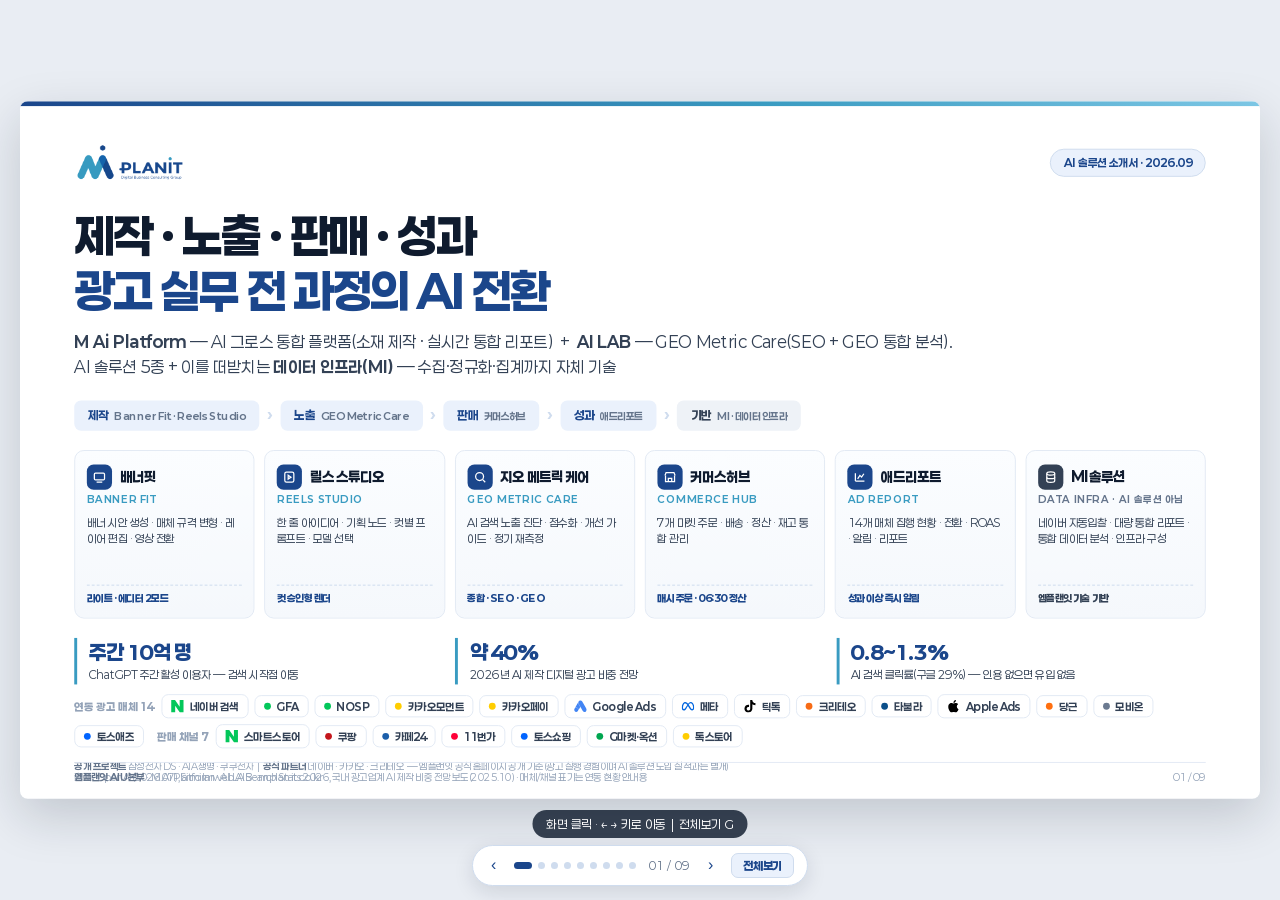
==== commit 84a06e0f: "Reposition MI as data infra, add appendix with sources and claim limits MI 성격 정정 - MI는 AI 솔루션이 아닌 데이" ====
--- a/ai-solution/index.html
+++ b/ai-solution/index.html
@@ -120,7 +120,10 @@
 .mapc .bd div{font-size:11px;color:var(--tx);line-height:1.45;padding:4px 0;border-bottom:1px dashed var(--line)}
 .mapc .bd div:last-child{border:0}
 .mapc .bd b{color:var(--navy);font-weight:700}
-.stage-row{display:grid;grid-template-columns:repeat(6,1fr);gap:9px;margin-top:12px}
+.stage-row{display:grid;grid-template-columns:repeat(6,1fr);gap:9px;margin-top:6px}
+.groupbar{display:grid;grid-template-columns:repeat(6,1fr);gap:9px;margin-top:14px}
+.gb{background:var(--chip);border-radius:7px;padding:7px 0;text-align:center;font-size:12.5px;font-weight:800;color:var(--navy)}
+.gb small{font-size:9.5px;font-weight:700;color:var(--tx3);letter-spacing:.1em;margin-left:5px}
 .stg{font-size:11.5px;font-weight:800;color:var(--sky);text-align:center;letter-spacing:.06em}
 .dataflow{margin-top:16px;border:1px solid var(--line);border-radius:12px;background:var(--bg2);padding:13px 16px;
   display:flex;align-items:center;gap:9px}
@@ -208,14 +211,15 @@
 
   <h1>제작 · 노출 · 판매 · 성과<br/><span>광고 실무 전 과정의 AI 전환</span></h1>
   <p class="lead"><b>M Ai Platform</b> — AI 그로스 통합 플랫폼(소재 제작 · 실시간 통합 리포트) &nbsp;+&nbsp;
-  <b>AI LAB</b> — GEO Metric Care(SEO + GEO 통합 분석). 솔루션 6종, 1인 기업까지 사용</p>
+  <b>AI LAB</b> — GEO Metric Care(SEO + GEO 통합 분석).<br/>
+  AI 솔루션 5종 + 이를 떠받치는 <b>데이터 인프라(MI)</b> — 수집·정규화·집계까지 자체 기술</p>
 
   <div class="flow">
     <span class="fl">제작<small>Banner Fit · Reels Studio</small></span><span class="arw">›</span>
     <span class="fl">노출<small>GEO Metric Care</small></span><span class="arw">›</span>
     <span class="fl">판매<small>커머스허브</small></span><span class="arw">›</span>
     <span class="fl">성과<small>애드리포트</small></span><span class="arw">›</span>
-    <span class="fl">운영<small>MI 솔루션</small></span>
+    <span class="fl" style="background:#EEF2F7;color:#334155">기반<small>MI · 데이터 인프라</small></span>
   </div>
 
   <div class="solgrid">
@@ -250,10 +254,10 @@
       <span class="kv">성과 이상 즉시 알림</span>
     </div>
     <div class="sol">
-      <div class="tp"><span class="ic"><svg width="14" height="14" viewBox="0 0 24 24" fill="none" stroke="#fff" stroke-width="2.2"><path d="M12 3v18"/><path d="M5 8l7-5 7 5"/><path d="M5 16l7 5 7-5"/></svg></span><h3>MI 솔루션</h3></div>
-      <span class="en">Marketing Intelligence</span>
-      <p>네이버 검색광고 자동입찰 · 다계정 대량 통합 리포트</p>
-      <span class="kv">운영 자동화 · 공수 대체</span>
+      <div class="tp"><span class="ic" style="background:#334155"><svg width="14" height="14" viewBox="0 0 24 24" fill="none" stroke="#fff" stroke-width="2.2"><ellipse cx="12" cy="5.5" rx="7" ry="2.8"/><path d="M5 5.5v13c0 1.5 3.1 2.8 7 2.8s7-1.3 7-2.8v-13"/><path d="M5 12c0 1.5 3.1 2.8 7 2.8s7-1.3 7-2.8"/></svg></span><h3>MI 솔루션</h3></div>
+      <span class="en" style="color:#64748B">Data Infra · AI 솔루션 아님</span>
+      <p>네이버 자동입찰 · 대량 통합 리포트 · 통합 데이터 분석 · 인프라 구성</p>
+      <span class="kv" style="color:#334155">엠플랜잇 기술 기반</span>
     </div>
   </div>
 
@@ -263,8 +267,9 @@
     <div class="st"><b>0.8~1.3%</b><span>AI 검색 클릭률(구글 29%) — 인용 없으면 유입 없음</span></div>
   </div>
 <div class="medias" style="margin-top:10px"><span class="mlabel">연동 광고 매체 14</span><span class="m"><svg viewBox="0 0 24 24" width="13" height="13" fill="#03C75A" aria-hidden="true"><path d="M16.273 12.845 7.376 0H0v24h7.726V11.156L16.624 24H24V0h-7.727v12.845Z"/></svg>네이버 검색</span><span class="m txt" style="--c:#03C75A">GFA</span><span class="m txt" style="--c:#03C75A">NOSP</span><span class="m txt" style="--c:#FFCD00">카카오모먼트</span><span class="m txt" style="--c:#FFCD00">카카오페이</span><span class="m"><svg viewBox="0 0 24 24" width="13" height="13" fill="#4285F4" aria-hidden="true"><path d="M3.9998 22.9291C1.7908 22.9291 0 21.1383 0 18.9293s1.7908-3.9998 3.9998-3.9998 3.9998 1.7908 3.9998 3.9998-1.7908 3.9998-3.9998 3.9998zm19.4643-6.0004L15.4632 3.072C14.3586 1.1587 11.9121.5028 9.9988 1.6074S7.4295 5.1585 8.5341 7.0718l8.0009 13.8567c1.1046 1.9133 3.5511 2.5679 5.4644 1.4646 1.9134-1.1046 2.568-3.5511 1.4647-5.4644zM7.5137 4.8438L1.5645 15.1484A4.5 4.5 0 0 1 4 14.4297c2.5597-.0075 4.6248 2.1585 4.4941 4.7148l3.2168-5.5723-3.6094-6.25c-.4499-.7793-.6322-1.6394-.5878-2.4784z"/></svg>Google Ads</span><span class="m"><svg viewBox="0 0 24 24" width="13" height="13" fill="#0467DF" aria-hidden="true"><path d="M6.915 4.03c-1.968 0-3.683 1.28-4.871 3.113C.704 9.208 0 11.883 0 14.449c0 .706.07 1.369.21 1.973a6.624 6.624 0 0 0 .265.86 5.297 5.297 0 0 0 .371.761c.696 1.159 1.818 1.927 3.593 1.927 1.497 0 2.633-.671 3.965-2.444.76-1.012 1.144-1.626 2.663-4.32l.756-1.339.186-.325c.061.1.121.196.183.3l2.152 3.595c.724 1.21 1.665 2.556 2.47 3.314 1.046.987 1.992 1.22 3.06 1.22 1.075 0 1.876-.355 2.455-.843a3.743 3.743 0 0 0 .81-.973c.542-.939.861-2.127.861-3.745 0-2.72-.681-5.357-2.084-7.45-1.282-1.912-2.957-2.93-4.716-2.93-1.047 0-2.088.467-3.053 1.308-.652.57-1.257 1.29-1.82 2.05-.69-.875-1.335-1.547-1.958-2.056-1.182-.966-2.315-1.303-3.454-1.303zm10.16 2.053c1.147 0 2.188.758 2.992 1.999 1.132 1.748 1.647 4.195 1.647 6.4 0 1.548-.368 2.9-1.839 2.9-.58 0-1.027-.23-1.664-1.004-.496-.601-1.343-1.878-2.832-4.358l-.617-1.028a44.908 44.908 0 0 0-1.255-1.98c.07-.109.141-.224.211-.327 1.12-1.667 2.118-2.602 3.358-2.602zm-10.201.553c1.265 0 2.058.791 2.675 1.446.307.327.737.871 1.234 1.579l-1.02 1.566c-.757 1.163-1.882 3.017-2.837 4.338-1.191 1.649-1.81 1.817-2.486 1.817-.524 0-1.038-.237-1.383-.794-.263-.426-.464-1.13-.464-2.046 0-2.221.63-4.535 1.66-6.088.454-.687.964-1.226 1.533-1.533a2.264 2.264 0 0 1 1.088-.285z"/></svg>메타</span><span class="m"><svg viewBox="0 0 24 24" width="13" height="13" fill="#000000" aria-hidden="true"><path d="M12.525.02c1.31-.02 2.61-.01 3.91-.02.08 1.53.63 3.09 1.75 4.17 1.12 1.11 2.7 1.62 4.24 1.79v4.03c-1.44-.05-2.89-.35-4.2-.97-.57-.26-1.1-.59-1.62-.93-.01 2.92.01 5.84-.02 8.75-.08 1.4-.54 2.79-1.35 3.94-1.31 1.92-3.58 3.17-5.91 3.21-1.43.08-2.86-.31-4.08-1.03-2.02-1.19-3.44-3.37-3.65-5.71-.02-.5-.03-1-.01-1.49.18-1.9 1.12-3.72 2.58-4.96 1.66-1.44 3.98-2.13 6.15-1.72.02 1.48-.04 2.96-.04 4.44-.99-.32-2.15-.23-3.02.37-.63.41-1.11 1.04-1.36 1.75-.21.51-.15 1.07-.14 1.61.24 1.64 1.82 3.02 3.5 2.87 1.12-.01 2.19-.66 2.77-1.61.19-.33.4-.67.41-1.06.1-1.79.06-3.57.07-5.36.01-4.03-.01-8.05.02-12.07z"/></svg>틱톡</span><span class="m txt" style="--c:#F76B15">크리테오</span><span class="m txt" style="--c:#0B4F8A">타불라</span><span class="m"><svg viewBox="0 0 24 24" width="13" height="13" fill="#000000" aria-hidden="true"><path d="M12.152 6.896c-.948 0-2.415-1.078-3.96-1.04-2.04.027-3.91 1.183-4.961 3.014-2.117 3.675-.546 9.103 1.519 12.09 1.013 1.454 2.208 3.09 3.792 3.039 1.52-.065 2.09-.987 3.935-.987 1.831 0 2.35.987 3.96.948 1.637-.026 2.676-1.48 3.676-2.948 1.156-1.688 1.636-3.325 1.662-3.415-.039-.013-3.182-1.221-3.22-4.857-.026-3.04 2.48-4.494 2.597-4.559-1.429-2.09-3.623-2.324-4.39-2.376-2-.156-3.675 1.09-4.61 1.09zM15.53 3.83c.843-1.012 1.4-2.427 1.245-3.83-1.207.052-2.662.805-3.532 1.818-.78.896-1.454 2.338-1.273 3.714 1.338.104 2.715-.688 3.559-1.701"/></svg>Apple Ads</span><span class="m txt" style="--c:#FF6F0F">당근</span><span class="m txt" style="--c:#6B7A90">모비온</span><span class="m txt" style="--c:#0064FF">토스애즈</span><span class="mlabel" style="margin-left:8px">판매 채널 7</span><span class="m"><svg viewBox="0 0 24 24" width="13" height="13" fill="#03C75A" aria-hidden="true"><path d="M16.273 12.845 7.376 0H0v24h7.726V11.156L16.624 24H24V0h-7.727v12.845Z"/></svg>스마트스토어</span><span class="m txt" style="--c:#C4161C">쿠팡</span><span class="m txt" style="--c:#1B5FAA">카페24</span><span class="m txt" style="--c:#FF0038">11번가</span><span class="m txt" style="--c:#0064FF">토스쇼핑</span><span class="m txt" style="--c:#00A650">G마켓·옥션</span><span class="m txt" style="--c:#FFCD00">톡스토어</span></div>
-  <p class="src">출처 · OpenAI(2026.07), Similarweb AI Search Stats 2026, 국내 광고업계 AI 제작 비중 전망 보도(2025.10) · 매체/채널 표기는 연동 현황 안내용</p>
-  <div class="foot"><span><b>엠플랜잇 AIU본부</b> · M Ai Platform · AI LAB · mplanit.co.kr</span><span>01 / 08</span></div>
+  <p class="src"><b style="color:var(--tx2)">공개 프로젝트</b> 삼성전자 DS · AIA생명 · 쿠쿠전자 &nbsp;|&nbsp; <b style="color:var(--tx2)">공식 파트너</b> 네이버 · 카카오 · 크리테오 &nbsp;— 엠플랜잇 공식 홈페이지 공개 기준(광고 실행 경험이며 AI 솔루션 도입 실적과는 별개)<br/>
+  출처 · OpenAI(2026.07), Similarweb AI Search Stats 2026, 국내 광고업계 AI 제작 비중 전망 보도(2025.10) · 매체/채널 표기는 연동 현황 안내용</p>
+  <div class="foot"><span><b>엠플랜잇 AIU본부</b> · M Ai Platform · AI LAB · mplanit.co.kr</span><span>01 / 09</span></div>
 </section>
 
 <!-- ===== 02 AI LAB 통합 ===== -->
@@ -274,12 +279,17 @@
     <div>
       <span class="kicker">Solution Architecture</span>
       <h2>엠플랜잇 AI 솔루션 통합 구조 — <em>소재에서 매출까지 한 줄로</em></h2>
-      <p class="sub"><b>M Ai Platform</b> 제작·성과·운영 &nbsp;·&nbsp; <b>AI LAB</b> AI 검색 최적화 &nbsp;·&nbsp; <b>커머스허브</b> 판매 — 6종</p>
+      <p class="sub"><b>AI 솔루션 5종</b>(M Ai Platform · AI LAB · 커머스허브) + <b>데이터 인프라 1</b>(MI) — 수집부터 판단까지 단일 기준</p>
     </div>
     <span class="urlchip">통합 요약 1장</span>
   </div>
 
-  <div class="stage-row"><span class="stg">01 제작</span><span class="stg">02 제작</span><span class="stg">03 노출</span><span class="stg">04 판매</span><span class="stg">05 성과</span><span class="stg">06 운영</span></div>
+  <div class="groupbar">
+    <span class="gb" style="grid-column:span 2">만들고 <small>CREATE</small></span>
+    <span class="gb" style="grid-column:span 2">관리하고 <small>MANAGE</small></span>
+    <span class="gb" style="grid-column:span 2">운영·성과 <small>OPERATE</small></span>
+  </div>
+  <div class="stage-row"><span class="stg">01 제작</span><span class="stg">02 제작</span><span class="stg">03 노출</span><span class="stg">04 판매</span><span class="stg">05 성과</span><span class="stg" style="color:#64748B">기반 · 데이터 인프라</span></div>
   <div class="map" style="margin-top:6px">
     <div class="mapc">
       <div class="hd">배너핏 <i>M Ai</i></div>
@@ -327,12 +337,12 @@
       </div>
     </div>
     <div class="mapc">
-      <div class="hd">MI 솔루션 <i>준비</i></div>
+      <div class="hd" style="background:#334155">MI 솔루션 <i>Infra</i></div>
       <div class="bd">
         <div>네이버 <b>자동입찰</b></div>
-        <div>순위 목표 · 시간대 규칙</div>
         <div><b>다계정</b> 통합 리포트</div>
-        <div>정기 자동 발송</div>
+        <div>통합 데이터 <b>분석</b></div>
+        <div>수집 · 정규화 인프라</div>
       </div>
     </div>
   </div>
@@ -346,14 +356,14 @@
   </div>
 
   <div class="target">
-    <div class="tg"><b>브랜드 광고주</b><span>캠페인 소재 대량 생성 · 매체별 성과 통합 리포트 · AI 검색 브랜드 노출 관리</span></div>
-    <div class="tg"><b>그로스 · 중소 광고주</b><span>소재 제작비 절감 · 채널별 ROAS 비교 · 성과 이상 즉시 알림</span></div>
-    <div class="tg"><b>소상공인 · 1인 기업</b><span>디자이너 없이 배너·영상 자체 제작 · 마켓 주문/정산 단일 화면 관리</span></div>
+    <div class="tg"><b>브랜드 · 마케팅팀</b><span><b style="color:var(--sky)">배너핏 + 릴스 + GEO 케어 + 애드리포트</b><br/>캠페인 제작과 성과 관리 강화 · AI 검색 노출 준비</span></div>
+    <div class="tg"><b>그로스 · 커머스팀</b><span><b style="color:var(--sky)">커머스허브 + MI + 애드리포트</b><br/>판매 관리 · 검색광고 운영 · 보고 효율화</span></div>
+    <div class="tg"><b>소상공인 · 1인 기업</b><span><b style="color:var(--sky)">확장 방향</b><br/>쉬운 입력 · 선택형 직접 이용 (출시 시점·요금 별도 확정)</span></div>
   </div>
 
   <div class="quote" style="margin-top:14px">판매와 광고를 한곳에서 — 광고비가 실제로 얼마를 팔았는지 확인
     <small>채널마다 접속·다운로드·옮겨적기 없이, 주문과 광고비가 같은 기준으로 합쳐집니다 · 카카오쇼핑 API 연동 신청 자료(2026.09)</small></div>
-  <div class="foot"><span><b>Solution Architecture</b> · 통합 구조 요약</span><span>02 / 08</span></div>
+  <div class="foot"><span><b>Solution Architecture</b> · 통합 구조 요약</span><span>02 / 09</span></div>
 </section>
 
 <!-- ===== 03 솔루션 이미지맵 ===== -->
@@ -363,7 +373,7 @@
     <div>
       <span class="kicker">SOLUTION MAP</span>
       <h2>솔루션 이미지맵 — <em>화면으로 보는 6종</em></h2>
-      <p class="sub">제작 → 노출 → 판매 → 성과 → 운영 · M Ai Platform / AI LAB / 커머스허브 구성</p>
+      <p class="sub">제작 → 노출 → 판매 → 성과 · AI 솔루션 5종 + 데이터 인프라(MI) 1</p>
     </div>
     <span class="urlchip">한 장 요약 · 배포용</span>
   </div>
@@ -412,14 +422,14 @@
     <div class="tile">
       <div class="thumb ph">MI 솔루션 화면 — 준비 중</div>
       <div class="tb">
-        <div class="tt"><span class="stg2">운영</span><h4>MI 솔루션</h4></div>
-        <p>네이버 검색광고 자동입찰 · 다계정 대량 통합 리포트</p>
-        <span class="u">운영 자동화 · 공수 대체</span>
-      </div>
-    </div>
-  </div>
-
-  <div class="foot"><span><b>Solution Map</b> · 화면 기준 요약</span><span>03 / 08</span></div>
+        <div class="tt"><span class="stg2" style="background:#334155">기반</span><h4>MI 솔루션</h4></div>
+        <p>자동입찰 · 대량 통합 리포트 · 통합 데이터 분석 · 인프라 구성 (AI 솔루션 아님)</p>
+        <span class="u">엠플랜잇 자체 기술 기반</span>
+      </div>
+    </div>
+  </div>
+
+  <div class="foot"><span><b>Solution Map</b> · 화면 기준 요약</span><span>03 / 09</span></div>
 </section>
 
 <!-- ===== 03 Banner Fit ===== -->
@@ -452,7 +462,7 @@
       <div class="shot" style="left:70px;top:196px;width:600px;z-index:3"><img src="assets/bannerfit-editor.webp" alt="Banner Fit 레이어 편집" /><span class="cap">③ 레이어 편집 · 사이즈 변형 · 다운로드</span></div>
     </div>
   </div>
-  <div class="foot"><span><b>Banner Fit</b> · 배너핏</span><span>04 / 08</span></div>
+  <div class="foot"><span><b>Banner Fit</b> · 배너핏</span><span>04 / 09</span></div>
 </section>
 
 <!-- ===== 04 Reels Studio ===== -->
@@ -485,7 +495,7 @@
       <div class="shot" style="left:60px;top:234px;width:520px;z-index:3"><img src="assets/reels-video.webp" alt="Reels Studio 영상 엔진" /><span class="cap">③ 배너 영상 · VEO 3.1 / Gemini Omni</span></div>
     </div>
   </div>
-  <div class="foot"><span><b>Reels Studio</b> · 릴스 스튜디오</span><span>05 / 08</span></div>
+  <div class="foot"><span><b>Reels Studio</b> · 릴스 스튜디오</span><span>05 / 09</span></div>
 </section>
 
 <!-- ===== 05 GEO ===== -->
@@ -508,19 +518,20 @@
         <div class="pt"><span class="n">03</span><div><h4>진단 범위</h4><p>ChatGPT · Gemini · Perplexity · <b>네이버 AI 브리핑</b>(Yeti 접근 · 서치어드바이저).</p></div></div>
         <div class="pt"><span class="n">04</span><div><h4>항목별 현재값 · 권장 기준</h4><p>인용 신뢰도(E-E-A-T 70점 이상) · 통계 포함 · 스키마 · 엔티티 연결성.</p></div></div>
       </div>
-      <div class="quote" style="margin-top:16px">고객은 AI에게 묻고 있는데,<br/>우리 브랜드는 AI 답변에 등장하고 있나요?</div>
+      <div class="quote" style="margin-top:14px">고객은 AI에게 묻고 있는데,<br/>우리 브랜드는 AI 답변에 등장하고 있나요?</div>
       <div class="risks">
         <div class="rk"><b>제로클릭</b><span>오가닉 유입 20~30% 급감</span></div>
         <div class="rk"><b>추천 누락</b><span>AI 답변 후보군에서 제외</span></div>
         <div class="rk"><b>정보 왜곡</b><span>잘못된 정보로 신뢰 하락</span></div>
       </div>
+      <p class="note" style="margin-top:10px">점수는 자체 진단 기준입니다 — 실제 AI 답변 노출·인용률이나 검색순위를 뜻하지 않습니다.</p>
     </div>
     <div class="shots">
       <div class="shot" style="left:20px;top:0;width:470px;z-index:1"><img src="assets/geo-landing.webp" alt="GEO Metric Care 진단 화면" /><span class="cap">① URL 입력 → 분석 시작</span></div>
       <div class="shot" style="left:130px;top:186px;width:560px;z-index:2"><img src="assets/geo-result.webp" alt="GEO Metric Care 분석 결과" /><span class="cap">② 분석 결과 — 자사 진단(종합 84 / SEO 95 / GEO 72)</span></div>
     </div>
   </div>
-  <div class="foot"><span><b>AI LAB</b> · GEO Metric Care Solution</span><span>06 / 08</span></div>
+  <div class="foot"><span><b>AI LAB</b> · GEO Metric Care Solution</span><span>06 / 09</span></div>
 </section>
 
 <!-- ===== 06 커머스허브 + 애드리포트 ===== -->
@@ -544,7 +555,7 @@
           <div><small>주문 수집</small><b>매시</b></div>
           <div><small>정산 수집</small><b>06:30</b></div>
         </div>
-        <div class="medias" style="margin-top:10px"><span class="m"><svg viewBox="0 0 24 24" width="13" height="13" fill="#03C75A" aria-hidden="true"><path d="M16.273 12.845 7.376 0H0v24h7.726V11.156L16.624 24H24V0h-7.727v12.845Z"/></svg>스마트스토어</span><span class="m txt" style="--c:#C4161C">쿠팡</span><span class="m txt" style="--c:#1B5FAA">카페24</span><span class="m txt" style="--c:#FF0038">11번가</span><span class="m txt" style="--c:#0064FF">토스쇼핑</span><span class="m txt" style="--c:#00A650">G마켓·옥션</span><span class="m txt" style="--c:#FFCD00">톡스토어</span></div>
+        <div class="medias" style="margin-top:10px"><span class="m"><svg viewBox="0 0 24 24" width="13" height="13" fill="#03C75A" aria-hidden="true"><path d="M16.273 12.845 7.376 0H0v24h7.726V11.156L16.624 24H24V0h-7.727v12.845Z"/></svg>스마트스토어</span><span class="m txt" style="--c:#C4161C">쿠팡</span><span class="m txt" style="--c:#1B5FAA">카페24</span><span class="m txt" style="--c:#FF0038">11번가</span><span class="m txt" style="--c:#0064FF">토스쇼핑</span><span class="m txt" style="--c:#00A650">G마켓·옥션</span><span class="m txt" style="--c:#FFCD00">톡스토어 <i style="font-style:normal;color:var(--tx3);font-weight:600">승인 대기</i></span></div>
         <div class="list" style="margin-top:8px">
           <div class="li"><i>·</i><span><b>메뉴</b> — 정산 · 매출 · 재고 · 배송 · 광고비 · 설정</span></div>
         </div>
@@ -562,7 +573,8 @@
           <div class="li"><i>·</i><span><b>리포트</b> — 통합 대시보드 · 목표 현황 · 실시간 현황 · 소재/키워드 분석</span></div>
         </div>
       </div>
-      <p class="note" style="margin-top:9px">화면 — 운영 중 애드리포트 실제 캡처. 광고주명·금액·건수 마스킹 처리.</p>
+      <p class="note" style="margin-top:9px">화면 — 운영 중 애드리포트 실제 캡처(수치는 캡처 시점 기준, 광고주명·금액 마스킹).<br/>
+      채널·매체별 연동 범위와 집계 주기가 다르며, 판매 매출과 광고 기여 성과는 구분해 집계합니다.</p>
     </div>
 
     <div class="shots" style="height:410px">
@@ -578,35 +590,45 @@
 
   <div class="foot">
     <span>출처 · Similarweb AI Search Stats 2026 · OpenAI(2026.07) · 크몽 숏폼 단가 가이드 · 엠플랜잇 운영 자료(2026.09)</span>
-    <span>07 / 08</span>
-  </div>
-</section>
-
-<!-- ===== 08 MI 솔루션 ===== -->
+    <span>07 / 09</span>
+  </div>
+</section>
+
+<!-- ===== 08 MI 솔루션 / 데이터 인프라 ===== -->
 <section class="slide">
   <div class="rule"></div>
   <div class="shead">
     <div>
-      <span class="kicker">06 Operation · M Ai Platform</span>
-      <h2>MI 솔루션 — <em>네이버 자동입찰 · 대량 통합 리포트</em></h2>
-      <p class="sub">외부 입찰관리 툴(애드몬스터 유형) 기능의 사내 내재화 · 애드리포트 데이터와 동일 기준</p>
-    </div>
-    <span class="urlchip">Marketing Intelligence</span>
+      <span class="kicker" style="color:#64748B">TECH BASE · 데이터 인프라 (AI 솔루션 아님)</span>
+      <h2>MI 솔루션 — <em>자동입찰 · 대량 리포트, 그리고 그 아래 인프라</em></h2>
+      <p class="sub">매체·마켓·전환 데이터를 한 기준으로 모으는 수집·정규화·집계 구조 — 엠플랜잇 자체 구축</p>
+    </div>
+    <span class="urlchip" style="background:#EEF2F7;color:#334155;border-color:#D7DEE8">MI Solution · Data Infra</span>
   </div>
 
   <div class="cols">
     <div>
       <div class="pts">
-        <div class="pt"><span class="n">01</span><div><h4>네이버 검색광고 자동입찰</h4><p>키워드 <b>순위 목표</b> 기반 입찰 조정 · 시간대/요일 규칙 · 예산 소진 제어.</p></div></div>
+        <div class="pt"><span class="n">01</span><div><h4>네이버 검색광고 자동입찰</h4><p>키워드 <b>순위 목표</b> 기반 입찰 조정 · 시간대/요일 규칙 · 예산 소진 제어. 애드몬스터 유형 기능.</p></div></div>
         <div class="pt"><span class="n">02</span><div><h4>대량 통합 리포트</h4><p><b>다계정 · 다광고주</b> 실적 일괄 수집 · 키워드 단위 대량 추출 · 정기 자동 발송.</p></div></div>
-        <div class="pt"><span class="n">03</span><div><h4>운영 공수 대체</h4><p>수기 입찰 조정 · 리포트 취합 제거. 외부 입찰관리 툴 구독 대체.</p></div></div>
-        <div class="pt"><span class="n">04</span><div><h4>사내 데이터 연동</h4><p>애드리포트 성과 · 커머스허브 매출과 <b>같은 기준</b>으로 결합.</p></div></div>
-      </div>
-      <div class="quote" style="margin-top:16px">입찰은 자동으로, 리포트는 일괄로<small>운영자는 전략 판단에만 개입</small></div>
-      <p class="note" style="margin-top:10px">기능 범위·오픈 일정은 내부 확정 후 갱신 — 현재 장표는 개발 방향 기준.</p>
+        <div class="pt"><span class="n">03</span><div><h4>통합 데이터 분석</h4><p>매체 광고비 · 마켓 매출 · 전환 데이터를 <b>단일 지표 체계</b>로 결합. 광고주·브랜드·상품 단위 교차 분석.</p></div></div>
+        <div class="pt"><span class="n">04</span><div><h4>인프라 구성</h4><p>API 수집 스케줄러 · 정규화 · 적재 · 권한 분리까지 <b>직접 설계·운영</b>. 외부 솔루션 의존 없음.</p></div></div>
+      </div>
+      <div class="quote" style="margin-top:16px;border-left-color:#334155">AI 솔루션이 올라서는 바닥<small>데이터를 모으고 맞추는 인프라가 엠플랜잇의 기술 기반입니다</small></div>
+      <p class="note" style="margin-top:10px">MI는 AI 기능이 아닌 <b>운영 자동화·데이터 기술</b> 영역입니다. 기능 범위·오픈 일정은 내부 확정 후 갱신.<br/>
+      공식 홈페이지 Solution 페이지에는 <b>M Ai Platform · MARS</b>(통합 리포트 분석 · 리포트 자동화)로 소개되어 있으며, 이 장표의 MI 명칭과 자동입찰 설명은 사내 제공 정보 기준입니다.</p>
     </div>
 
     <div class="mi">
+      <div class="mibox" style="background:linear-gradient(180deg,#F8FAFD,#EFF3F8)">
+        <h4 style="color:#334155">데이터 파이프라인 — 수집에서 판단까지</h4>
+        <div class="mistep">
+          <div class="b"><b>수집</b><span>광고 14 · 마켓 7 API</span></div><span class="arw">›</span>
+          <div class="b"><b>정규화</b><span>매체·채널 기준 통일</span></div><span class="arw">›</span>
+          <div class="b"><b>적재 · 집계</b><span>일/캠페인/키워드/SKU</span></div><span class="arw">›</span>
+          <div class="b"><b>활용</b><span>리포트 · 입찰 · ROAS</span></div>
+        </div>
+      </div>
       <div class="mibox">
         <h4>자동입찰 — 목표 기반 반복 조정</h4>
         <div class="mistep">
@@ -624,23 +646,65 @@
           <div class="b"><b>자동 발송</b><span>정기 리포트 · 파일</span></div>
         </div>
       </div>
-      <div class="mibox" style="background:linear-gradient(180deg,#F8FBFF,#EEF4FC)">
-        <h4>연결 구조</h4>
-        <div class="mistep">
-          <div class="b"><b>MI</b><span>입찰 · 대량 리포트</span></div><span class="arw">›</span>
-          <div class="b"><b>애드리포트</b><span>매체 성과 · ROAS</span></div><span class="arw">›</span>
-          <div class="b"><b>커머스허브</b><span>채널 매출</span></div>
-        </div>
-      </div>
     </div>
   </div>
 
   <div class="target" style="margin-top:14px">
-    <div class="tg"><b>구독 비용 대체</b><span>외부 입찰관리 툴 이용료 없이 사내 계정으로 운영</span></div>
-    <div class="tg"><b>데이터 단절 없음</b><span>입찰·리포트·매출이 애드리포트/커머스허브와 같은 기준</span></div>
-    <div class="tg"><b>광고주 단위 권한</b><span>사업자·브랜드·담당자 권한 체계 그대로 적용</span></div>
-  </div>
-  <div class="foot"><span><b>MI 솔루션</b> · Marketing Intelligence</span><span>08 / 08</span></div>
+    <div class="tg"><b>외부 툴 구독 대체</b><span>입찰관리 툴 이용료 없이 사내 인프라로 운영</span></div>
+    <div class="tg"><b>데이터 단절 없음</b><span>입찰 · 리포트 · 매출이 애드리포트/커머스허브와 같은 기준</span></div>
+    <div class="tg"><b>확장 기반</b><span>새 매체·마켓 추가 시 수집 계층만 붙이면 전 솔루션에 반영</span></div>
+  </div>
+
+  <div class="foot"><span><b>MI 솔루션</b> · 데이터 인프라 · 엠플랜잇 자체 기술</span><span>08 / 09</span></div>
+</section>
+
+<!-- ===== 09 제공 범위 · 표기 기준 ===== -->
+<section class="slide">
+  <div class="rule"></div>
+  <div class="shead">
+    <div>
+      <span class="kicker" style="color:#64748B">APPENDIX · 근거와 표기 기준</span>
+      <h2>제공 범위와 표기 기준 — <em>과장 없이, 확인된 것만</em></h2>
+      <p class="sub">장표에 쓴 화면·수치·명칭의 출처와, 오해를 막기 위한 표기 원칙</p>
+    </div>
+    <span class="urlchip" style="background:#EEF2F7;color:#334155;border-color:#D7DEE8">2026.09 기준</span>
+  </div>
+
+  <div class="pipe" style="margin-top:20px">
+    <div class="panel">
+      <h3 style="font-size:16px">자료 근거</h3>
+      <p class="ps">이 장표에 쓰인 화면과 수치의 출처</p>
+      <div class="list" style="margin-top:12px">
+        <div class="li"><i>·</i><span><b>제품 화면</b> — 사내 솔루션 소개 PPTX(배너핏 3장 · 릴스 스튜디오 4장 · GEO 2장), AD_report 화면 4종, 커머스허브 캡처</span></div>
+        <div class="li"><i>·</i><span><b>연동 사양</b> — 카카오쇼핑 API 서비스소개서(판매 채널 7 · 광고 매체 14 · 수집 주기)</span></div>
+        <div class="li"><i>·</i><span><b>GEO 기준</b> — AI 최적화 GEO 가이드(AX본부): 점수 해석 · 3대 리스크 · 개선 우선순위</span></div>
+        <div class="li"><i>·</i><span><b>MI</b> — 사내 제공 정보(네이버 자동입찰 · 대량 통합 리포트). 공식 Solution 페이지는 M Ai Platform · MARS로 소개</span></div>
+        <div class="li"><i>·</i><span><b>시장 수치</b> — OpenAI(2026.07) · Similarweb AI Search Stats 2026 · 국내 광고업계 보도 · 크몽 숏폼 단가 가이드</span></div>
+        <div class="li"><i>·</i><span><b>공개 프로젝트 · 파트너</b> — 엠플랜잇 공식 홈페이지 공개 기준</span></div>
+      </div>
+    </div>
+
+    <div class="panel" style="background:linear-gradient(180deg,#FFFBF5,#FDF6EC);border-color:#F0E2CC">
+      <h3 style="font-size:16px">표기 기준</h3>
+      <p class="ps">제안·설명 시 지켜야 할 범위</p>
+      <div class="list" style="margin-top:12px">
+        <div class="li"><i style="color:#D97706">!</i><span>전체 구조도는 <b>서비스 포트폴리오</b>입니다 — 솔루션 간 자동 통합 아키텍처를 뜻하지 않습니다</span></div>
+        <div class="li"><i style="color:#D97706">!</i><span>GEO 점수는 <b>자체 진단 기준</b>입니다 — AI 답변 노출·인용률이나 검색순위가 아닙니다</span></div>
+        <div class="li"><i style="color:#D97706">!</i><span>화면 수치는 <b>캡처 시점 데이터</b>이며 광고주명·금액은 마스킹했습니다 — 현재 성과가 아닙니다</span></div>
+        <div class="li"><i style="color:#D97706">!</i><span>채널·매체별 <b>연동 범위와 집계 주기가 다릅니다</b> — 판매 매출과 광고 기여 성과는 구분합니다</span></div>
+        <div class="li"><i style="color:#D97706">!</i><span>카카오쇼핑(톡스토어)은 <b>연동 승인 대기</b> 상태입니다</span></div>
+        <div class="li"><i style="color:#D97706">!</i><span>MI 기능 범위·오픈 일정, 소상공인용 상품은 <b>확정 전</b>입니다 — 도입 상담에서 확정</span></div>
+        <div class="li"><i style="color:#D97706">!</i><span>광고주 프로젝트 수행 경험과 <b>AI 솔루션 도입 실적은 별개</b>입니다</span></div>
+      </div>
+    </div>
+  </div>
+
+  <div class="closing" style="margin-top:16px;background:linear-gradient(90deg,#334155,#475569)">
+    <div><b>기능·연동·운영 범위는 도입 상담에서 확정합니다</b><br/><span>기술을 고르고, 브랜드에 맞추고, 실행을 돕습니다</span></div>
+    <span class="cta" style="color:#334155">mplanit@mplanit.co.kr</span>
+  </div>
+
+  <div class="foot"><span><b>Appendix</b> · 근거와 표기 기준</span><span>09 / 09</span></div>
 </section>
 
 </div></div>
@@ -651,7 +715,7 @@
 
 <div id="nav">
   <button id="prev" aria-label="이전">‹</button><div class="dots" id="dots"></div>
-  <span id="count">01 / 08</span><button id="next" aria-label="다음">›</button>
+  <span id="count">01 / 09</span><button id="next" aria-label="다음">›</button>
   <span class="lbl" id="ovBtn">전체보기</span>
 </div>
 
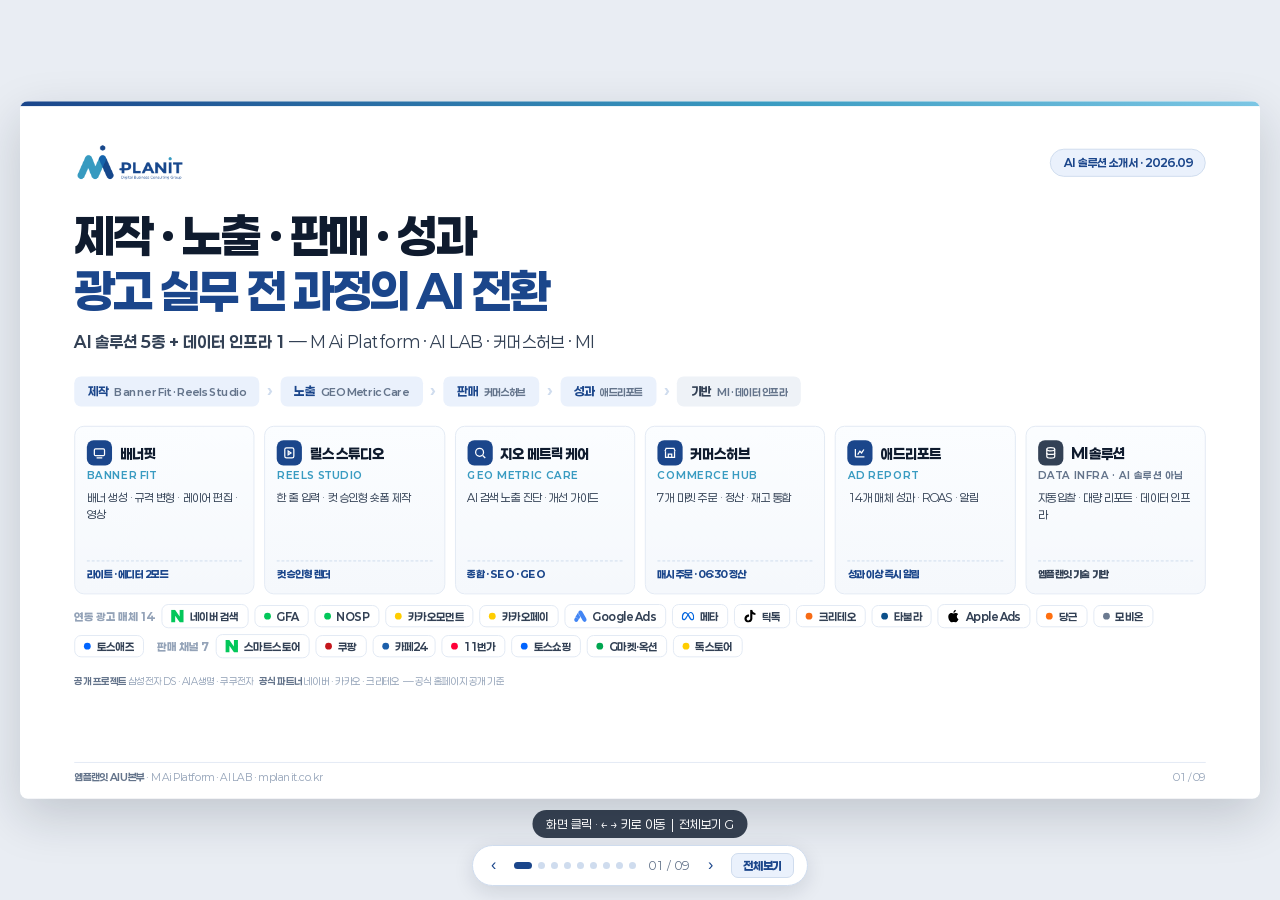
==== commit 74595ce9: "Fix slide overflow and simplify copy for readability 잘림 수정 (자동 검사로 3건 확인 후 조치) - 1장: 출처·공개 프로젝트 줄이 푸" ====
--- a/ai-solution/index.html
+++ b/ai-solution/index.html
@@ -64,13 +64,17 @@
 .tile .stg2{font-size:9.5px;font-weight:800;color:#fff;background:var(--sky);border-radius:5px;padding:2px 6px}
 .tile p{font-size:11.5px;line-height:1.45;color:var(--tx);flex:1}
 .tile .u{font-size:10px;font-weight:700;color:var(--tx3)}
-.mi{display:flex;flex-direction:column;gap:12px;margin-top:4px}
-.mibox{border:1px solid var(--line);border-radius:12px;background:linear-gradient(180deg,#FBFDFF,#F6F9FD);padding:14px 16px}
+.mi{display:flex;flex-direction:column;gap:10px;margin-top:2px}
+.mibox{border:1px solid var(--line);border-radius:12px;background:linear-gradient(180deg,#FBFDFF,#F6F9FD);padding:12px 14px}
 .mibox h4{font-size:14px;font-weight:800;color:var(--navy);margin-bottom:10px}
 .mistep{display:flex;align-items:center;gap:8px}
 .mistep .b{flex:1;background:#fff;border:1px solid var(--line);border-radius:9px;padding:10px 11px;text-align:center}
 .mistep .b b{display:block;font-size:12px;font-weight:800;color:var(--ink)}
 .mistep .b span{font-size:10px;color:var(--tx2)}
+.bandrow{display:grid;grid-template-columns:repeat(3,1fr);gap:10px;margin-top:12px}
+.bandrow span{background:var(--bg2);border:1px solid var(--line);border-radius:9px;padding:9px 12px;
+  font-size:11.5px;color:var(--tx);line-height:1.35}
+.bandrow b{color:var(--navy);font-weight:800;margin-right:5px}
 .quote{border-left:3px solid var(--navy);background:var(--bg2);border-radius:0 8px 8px 0;
   padding:10px 14px;font-size:13px;font-weight:800;color:var(--navy);line-height:1.45}
 .quote small{display:block;font-size:10.5px;font-weight:700;color:var(--tx2);margin-top:4px}
@@ -210,9 +214,7 @@
   </div>
 
   <h1>제작 · 노출 · 판매 · 성과<br/><span>광고 실무 전 과정의 AI 전환</span></h1>
-  <p class="lead"><b>M Ai Platform</b> — AI 그로스 통합 플랫폼(소재 제작 · 실시간 통합 리포트) &nbsp;+&nbsp;
-  <b>AI LAB</b> — GEO Metric Care(SEO + GEO 통합 분석).<br/>
-  AI 솔루션 5종 + 이를 떠받치는 <b>데이터 인프라(MI)</b> — 수집·정규화·집계까지 자체 기술</p>
+  <p class="lead"><b>AI 솔루션 5종 + 데이터 인프라 1</b> — M Ai Platform · AI LAB · 커머스허브 · MI</p>
 
   <div class="flow">
     <span class="fl">제작<small>Banner Fit · Reels Studio</small></span><span class="arw">›</span>
@@ -226,49 +228,43 @@
     <div class="sol">
       <div class="tp"><span class="ic"><svg width="14" height="14" viewBox="0 0 24 24" fill="none" stroke="#fff" stroke-width="2.2"><rect x="3" y="5" width="18" height="12" rx="2"/><path d="M7 21h10"/></svg></span><h3>배너핏</h3></div>
       <span class="en">Banner Fit</span>
-      <p>배너 시안 생성 · 매체 규격 변형 · 레이어 편집 · 영상 전환</p>
+      <p>배너 생성 · 규격 변형 · 레이어 편집 · 영상</p>
       <span class="kv">라이트 · 에디터 2모드</span>
     </div>
     <div class="sol">
       <div class="tp"><span class="ic"><svg width="14" height="14" viewBox="0 0 24 24" fill="none" stroke="#fff" stroke-width="2.2"><rect x="4" y="3" width="16" height="18" rx="3"/><path d="M10 8.5l5 3.5-5 3.5z"/></svg></span><h3>릴스 스튜디오</h3></div>
       <span class="en">Reels Studio</span>
-      <p>한 줄 아이디어 · 기획 노드 · 컷별 프롬프트 · 모델 선택</p>
+      <p>한 줄 입력 · 컷 승인형 숏폼 제작</p>
       <span class="kv">컷 승인형 렌더</span>
     </div>
     <div class="sol">
       <div class="tp"><span class="ic"><svg width="14" height="14" viewBox="0 0 24 24" fill="none" stroke="#fff" stroke-width="2.2"><circle cx="11" cy="11" r="7"/><path d="M16.5 16.5L21 21"/></svg></span><h3>지오 메트릭 케어</h3></div>
       <span class="en">GEO Metric Care</span>
-      <p>AI 검색 노출 진단 · 점수화 · 개선 가이드 · 정기 재측정</p>
+      <p>AI 검색 노출 진단 · 개선 가이드</p>
       <span class="kv">종합 · SEO · GEO</span>
     </div>
     <div class="sol">
       <div class="tp"><span class="ic"><svg width="14" height="14" viewBox="0 0 24 24" fill="none" stroke="#fff" stroke-width="2.2"><path d="M3 9l2-5h14l2 5"/><path d="M4 9v11h16V9"/><path d="M9 20v-6h6v6"/></svg></span><h3>커머스허브</h3></div>
       <span class="en">Commerce Hub</span>
-      <p>7개 마켓 주문 · 배송 · 정산 · 재고 통합 관리</p>
+      <p>7개 마켓 주문 · 정산 · 재고 통합</p>
       <span class="kv">매시 주문 · 06:30 정산</span>
     </div>
     <div class="sol">
       <div class="tp"><span class="ic"><svg width="14" height="14" viewBox="0 0 24 24" fill="none" stroke="#fff" stroke-width="2.2"><path d="M4 19V5"/><path d="M4 19h16"/><path d="M8 15l4-6 3 3 4-6"/></svg></span><h3>애드리포트</h3></div>
       <span class="en">Ad Report</span>
-      <p>14개 매체 집행 현황 · 전환 · ROAS · 알림 · 리포트</p>
+      <p>14개 매체 성과 · ROAS · 알림</p>
       <span class="kv">성과 이상 즉시 알림</span>
     </div>
     <div class="sol">
       <div class="tp"><span class="ic" style="background:#334155"><svg width="14" height="14" viewBox="0 0 24 24" fill="none" stroke="#fff" stroke-width="2.2"><ellipse cx="12" cy="5.5" rx="7" ry="2.8"/><path d="M5 5.5v13c0 1.5 3.1 2.8 7 2.8s7-1.3 7-2.8v-13"/><path d="M5 12c0 1.5 3.1 2.8 7 2.8s7-1.3 7-2.8"/></svg></span><h3>MI 솔루션</h3></div>
       <span class="en" style="color:#64748B">Data Infra · AI 솔루션 아님</span>
-      <p>네이버 자동입찰 · 대량 통합 리포트 · 통합 데이터 분석 · 인프라 구성</p>
+      <p>자동입찰 · 대량 리포트 · 데이터 인프라</p>
       <span class="kv" style="color:#334155">엠플랜잇 기술 기반</span>
     </div>
   </div>
 
-  <div class="stats">
-    <div class="st"><b>주간 10억 명</b><span>ChatGPT 주간 활성 이용자 — 검색 시작점 이동</span></div>
-    <div class="st"><b>약 40%</b><span>2026년 AI 제작 디지털 광고 비중 전망</span></div>
-    <div class="st"><b>0.8~1.3%</b><span>AI 검색 클릭률(구글 29%) — 인용 없으면 유입 없음</span></div>
-  </div>
 <div class="medias" style="margin-top:10px"><span class="mlabel">연동 광고 매체 14</span><span class="m"><svg viewBox="0 0 24 24" width="13" height="13" fill="#03C75A" aria-hidden="true"><path d="M16.273 12.845 7.376 0H0v24h7.726V11.156L16.624 24H24V0h-7.727v12.845Z"/></svg>네이버 검색</span><span class="m txt" style="--c:#03C75A">GFA</span><span class="m txt" style="--c:#03C75A">NOSP</span><span class="m txt" style="--c:#FFCD00">카카오모먼트</span><span class="m txt" style="--c:#FFCD00">카카오페이</span><span class="m"><svg viewBox="0 0 24 24" width="13" height="13" fill="#4285F4" aria-hidden="true"><path d="M3.9998 22.9291C1.7908 22.9291 0 21.1383 0 18.9293s1.7908-3.9998 3.9998-3.9998 3.9998 1.7908 3.9998 3.9998-1.7908 3.9998-3.9998 3.9998zm19.4643-6.0004L15.4632 3.072C14.3586 1.1587 11.9121.5028 9.9988 1.6074S7.4295 5.1585 8.5341 7.0718l8.0009 13.8567c1.1046 1.9133 3.5511 2.5679 5.4644 1.4646 1.9134-1.1046 2.568-3.5511 1.4647-5.4644zM7.5137 4.8438L1.5645 15.1484A4.5 4.5 0 0 1 4 14.4297c2.5597-.0075 4.6248 2.1585 4.4941 4.7148l3.2168-5.5723-3.6094-6.25c-.4499-.7793-.6322-1.6394-.5878-2.4784z"/></svg>Google Ads</span><span class="m"><svg viewBox="0 0 24 24" width="13" height="13" fill="#0467DF" aria-hidden="true"><path d="M6.915 4.03c-1.968 0-3.683 1.28-4.871 3.113C.704 9.208 0 11.883 0 14.449c0 .706.07 1.369.21 1.973a6.624 6.624 0 0 0 .265.86 5.297 5.297 0 0 0 .371.761c.696 1.159 1.818 1.927 3.593 1.927 1.497 0 2.633-.671 3.965-2.444.76-1.012 1.144-1.626 2.663-4.32l.756-1.339.186-.325c.061.1.121.196.183.3l2.152 3.595c.724 1.21 1.665 2.556 2.47 3.314 1.046.987 1.992 1.22 3.06 1.22 1.075 0 1.876-.355 2.455-.843a3.743 3.743 0 0 0 .81-.973c.542-.939.861-2.127.861-3.745 0-2.72-.681-5.357-2.084-7.45-1.282-1.912-2.957-2.93-4.716-2.93-1.047 0-2.088.467-3.053 1.308-.652.57-1.257 1.29-1.82 2.05-.69-.875-1.335-1.547-1.958-2.056-1.182-.966-2.315-1.303-3.454-1.303zm10.16 2.053c1.147 0 2.188.758 2.992 1.999 1.132 1.748 1.647 4.195 1.647 6.4 0 1.548-.368 2.9-1.839 2.9-.58 0-1.027-.23-1.664-1.004-.496-.601-1.343-1.878-2.832-4.358l-.617-1.028a44.908 44.908 0 0 0-1.255-1.98c.07-.109.141-.224.211-.327 1.12-1.667 2.118-2.602 3.358-2.602zm-10.201.553c1.265 0 2.058.791 2.675 1.446.307.327.737.871 1.234 1.579l-1.02 1.566c-.757 1.163-1.882 3.017-2.837 4.338-1.191 1.649-1.81 1.817-2.486 1.817-.524 0-1.038-.237-1.383-.794-.263-.426-.464-1.13-.464-2.046 0-2.221.63-4.535 1.66-6.088.454-.687.964-1.226 1.533-1.533a2.264 2.264 0 0 1 1.088-.285z"/></svg>메타</span><span class="m"><svg viewBox="0 0 24 24" width="13" height="13" fill="#000000" aria-hidden="true"><path d="M12.525.02c1.31-.02 2.61-.01 3.91-.02.08 1.53.63 3.09 1.75 4.17 1.12 1.11 2.7 1.62 4.24 1.79v4.03c-1.44-.05-2.89-.35-4.2-.97-.57-.26-1.1-.59-1.62-.93-.01 2.92.01 5.84-.02 8.75-.08 1.4-.54 2.79-1.35 3.94-1.31 1.92-3.58 3.17-5.91 3.21-1.43.08-2.86-.31-4.08-1.03-2.02-1.19-3.44-3.37-3.65-5.71-.02-.5-.03-1-.01-1.49.18-1.9 1.12-3.72 2.58-4.96 1.66-1.44 3.98-2.13 6.15-1.72.02 1.48-.04 2.96-.04 4.44-.99-.32-2.15-.23-3.02.37-.63.41-1.11 1.04-1.36 1.75-.21.51-.15 1.07-.14 1.61.24 1.64 1.82 3.02 3.5 2.87 1.12-.01 2.19-.66 2.77-1.61.19-.33.4-.67.41-1.06.1-1.79.06-3.57.07-5.36.01-4.03-.01-8.05.02-12.07z"/></svg>틱톡</span><span class="m txt" style="--c:#F76B15">크리테오</span><span class="m txt" style="--c:#0B4F8A">타불라</span><span class="m"><svg viewBox="0 0 24 24" width="13" height="13" fill="#000000" aria-hidden="true"><path d="M12.152 6.896c-.948 0-2.415-1.078-3.96-1.04-2.04.027-3.91 1.183-4.961 3.014-2.117 3.675-.546 9.103 1.519 12.09 1.013 1.454 2.208 3.09 3.792 3.039 1.52-.065 2.09-.987 3.935-.987 1.831 0 2.35.987 3.96.948 1.637-.026 2.676-1.48 3.676-2.948 1.156-1.688 1.636-3.325 1.662-3.415-.039-.013-3.182-1.221-3.22-4.857-.026-3.04 2.48-4.494 2.597-4.559-1.429-2.09-3.623-2.324-4.39-2.376-2-.156-3.675 1.09-4.61 1.09zM15.53 3.83c.843-1.012 1.4-2.427 1.245-3.83-1.207.052-2.662.805-3.532 1.818-.78.896-1.454 2.338-1.273 3.714 1.338.104 2.715-.688 3.559-1.701"/></svg>Apple Ads</span><span class="m txt" style="--c:#FF6F0F">당근</span><span class="m txt" style="--c:#6B7A90">모비온</span><span class="m txt" style="--c:#0064FF">토스애즈</span><span class="mlabel" style="margin-left:8px">판매 채널 7</span><span class="m"><svg viewBox="0 0 24 24" width="13" height="13" fill="#03C75A" aria-hidden="true"><path d="M16.273 12.845 7.376 0H0v24h7.726V11.156L16.624 24H24V0h-7.727v12.845Z"/></svg>스마트스토어</span><span class="m txt" style="--c:#C4161C">쿠팡</span><span class="m txt" style="--c:#1B5FAA">카페24</span><span class="m txt" style="--c:#FF0038">11번가</span><span class="m txt" style="--c:#0064FF">토스쇼핑</span><span class="m txt" style="--c:#00A650">G마켓·옥션</span><span class="m txt" style="--c:#FFCD00">톡스토어</span></div>
-  <p class="src"><b style="color:var(--tx2)">공개 프로젝트</b> 삼성전자 DS · AIA생명 · 쿠쿠전자 &nbsp;|&nbsp; <b style="color:var(--tx2)">공식 파트너</b> 네이버 · 카카오 · 크리테오 &nbsp;— 엠플랜잇 공식 홈페이지 공개 기준(광고 실행 경험이며 AI 솔루션 도입 실적과는 별개)<br/>
-  출처 · OpenAI(2026.07), Similarweb AI Search Stats 2026, 국내 광고업계 AI 제작 비중 전망 보도(2025.10) · 매체/채널 표기는 연동 현황 안내용</p>
+  <p class="src" style="margin-top:18px"><b style="color:var(--tx2)">공개 프로젝트</b> 삼성전자 DS · AIA생명 · 쿠쿠전자 &nbsp;&nbsp;<b style="color:var(--tx2)">공식 파트너</b> 네이버 · 카카오 · 크리테오 &nbsp;— 공식 홈페이지 공개 기준</p>
   <div class="foot"><span><b>엠플랜잇 AIU본부</b> · M Ai Platform · AI LAB · mplanit.co.kr</span><span>01 / 09</span></div>
 </section>
 
@@ -447,10 +443,10 @@
   <div class="cols">
     <div>
       <div class="pts">
-        <div class="pt"><span class="n">01</span><div><h4>입력 6단계</h4><p>기본정보 · 이미지 업로드 · 스타일 · 텍스트&amp;폰트 · 출력 옵션 · 생성 모델. <b>로고 노출 위치 9분할</b> 지정.</p></div></div>
-        <div class="pt"><span class="n">02</span><div><h4>2가지 작업 모드</h4><p><b>라이트</b> — 양식 입력형 / <b>에디터</b> — 대화 지시형. 한 줄 요청으로도 시안 생성.</p></div></div>
-        <div class="pt"><span class="n">03</span><div><h4>규격 변형 · 레이어 편집</h4><p>1:1 · 4:3 · 16:9 · 9:16 기본 비율 + <b>매체 규격 23종 이상</b>. 레이어 분리 후 브라우저 수정.</p></div></div>
-        <div class="pt"><span class="n">04</span><div><h4>생성 모델 선택</h4><p>이미지 <b>Gemini(나노 바나나) · ChatGPT 2.0</b>. 완성 시안은 영상 생성 탭으로 연결.</p></div></div>
+        <div class="pt"><span class="n">01</span><div><h4>입력 6단계</h4><p>기본정보 · 이미지 · 스타일 · 텍스트 · 출력 · 모델</p></div></div>
+        <div class="pt"><span class="n">02</span><div><h4>2가지 작업 모드</h4><p><b>라이트</b> 양식 입력 / <b>에디터</b> 대화 지시</p></div></div>
+        <div class="pt"><span class="n">03</span><div><h4>규격 변형 · 레이어 편집</h4><p>기본 4비율 + <b>매체 규격 23종</b> · 레이어 분리 수정</p></div></div>
+        <div class="pt"><span class="n">04</span><div><h4>생성 모델 선택</h4><p><b>Gemini(나노 바나나) · ChatGPT 2.0</b> → 영상 생성 연결</p></div></div>
       </div>
       <div class="chips"><span class="ch">크리에이티브 생성</span><span class="ch">소재 사이즈 변형</span><span class="ch">영상 생성</span><span class="ch gray">편집하기 · 프로젝트</span></div>
       <div class="quote" style="margin-top:16px">한 번 입력으로 즉시 생성<small>이미지 업로드와 요청 한 줄 → 배경 · 카피 · 레이아웃 시안 동시 산출</small></div>
@@ -480,10 +476,10 @@
   <div class="cols">
     <div>
       <div class="pts">
-        <div class="pt"><span class="n">01</span><div><h4>한 줄 입력</h4><p>상황 한 문장 입력 → <b>AI가 질문 자동 완성</b> → 초안 스토리보드 제시.</p></div></div>
-        <div class="pt"><span class="n">02</span><div><h4>기획 5단계</h4><p>아이디어 · 의도 · 표현 · 스토리보드 · 완료. 길이 <b>2컷 / 4컷 / 7컷</b> 선택.</p></div></div>
-        <div class="pt"><span class="n">03</span><div><h4>표현 선택형</h4><p>영상 종류(실사 · 3D · 현실+3D · 웹툰) · 화면 스타일 · 분위기 · 주인공/조연.</p></div></div>
-        <div class="pt"><span class="n">04</span><div><h4>컷 승인형 렌더</h4><p>컷별 승인 · 재생성 후 <b>VEO 3.1(1080p)</b> 또는 <b>Gemini Omni(720p)</b>로 출력.</p></div></div>
+        <div class="pt"><span class="n">01</span><div><h4>한 줄 입력</h4><p>문장 하나 → <b>AI가 질문 완성</b> → 초안 스토리보드</p></div></div>
+        <div class="pt"><span class="n">02</span><div><h4>기획 5단계</h4><p>아이디어 → 의도 → 표현 → 스토리보드 → 완료 · <b>2/4/7컷</b></p></div></div>
+        <div class="pt"><span class="n">03</span><div><h4>표현 선택형</h4><p>영상 종류 · 화면 스타일 · 분위기 · 등장인물 선택</p></div></div>
+        <div class="pt"><span class="n">04</span><div><h4>컷 승인형 렌더</h4><p>컷별 승인·재생성 → <b>VEO 3.1 / Gemini Omni</b> 렌더</p></div></div>
       </div>
       <div class="chips"><span class="ch">쇼츠 9:16</span><span class="ch">유튜브 16:9</span><span class="ch">인스타 1:1</span><span class="ch gray">배너 영상 · 시작/엔드 프레임</span></div>
       <div class="quote" style="margin-top:16px">'만들기'가 아니라 '다듬기'부터<small>AI가 대본·키프레임 포함 콘티 전체를 먼저 제안 · 승인한 컷만 과금</small></div>
@@ -513,10 +509,10 @@
   <div class="cols">
     <div>
       <div class="pts">
-        <div class="pt"><span class="n">01</span><div><h4>점수 3종 진단</h4><p><b>종합 · SEO · GEO</b> 동시 산출. 자사 사이트 기준 <b>84 / 95 / 72</b>.</p></div></div>
-        <div class="pt"><span class="n">02</span><div><h4>판정 기준</h4><p>80점 이상 인용 가능 · 70점대 기본 충족 · 60점 이하 구조 개선 필요.</p></div></div>
-        <div class="pt"><span class="n">03</span><div><h4>진단 범위</h4><p>ChatGPT · Gemini · Perplexity · <b>네이버 AI 브리핑</b>(Yeti 접근 · 서치어드바이저).</p></div></div>
-        <div class="pt"><span class="n">04</span><div><h4>항목별 현재값 · 권장 기준</h4><p>인용 신뢰도(E-E-A-T 70점 이상) · 통계 포함 · 스키마 · 엔티티 연결성.</p></div></div>
+        <div class="pt"><span class="n">01</span><div><h4>점수 3종 진단</h4><p><b>종합 · SEO · GEO</b> 동시 산출 — 자사 <b>84 / 95 / 72</b></p></div></div>
+        <div class="pt"><span class="n">02</span><div><h4>판정 기준</h4><p>80↑ 인용 가능 · 70점대 기본 · 60↓ 개선 필요</p></div></div>
+        <div class="pt"><span class="n">03</span><div><h4>진단 범위</h4><p>ChatGPT · Gemini · Perplexity · <b>네이버 AI 브리핑</b></p></div></div>
+        <div class="pt"><span class="n">04</span><div><h4>항목별 현재값 · 권장 기준</h4><p>인용 신뢰도 · 통계 포함 · 스키마 · 엔티티 연결성</p></div></div>
       </div>
       <div class="quote" style="margin-top:14px">고객은 AI에게 묻고 있는데,<br/>우리 브랜드는 AI 답변에 등장하고 있나요?</div>
       <div class="risks">
@@ -561,7 +557,7 @@
         </div>
       </div>
 
-      <div class="panel" style="padding:12px 14px;margin-top:10px">
+      <div class="panel" style="padding:12px 14px;margin-top:9px">
         <h3 style="font-size:15px">애드리포트 <span style="font-size:10px;color:var(--sky);font-weight:700">AD REPORT</span></h3>
         <div class="mini" style="margin-top:10px">
           <div><small>광고 매체</small><b>14개</b></div>
@@ -573,8 +569,7 @@
           <div class="li"><i>·</i><span><b>리포트</b> — 통합 대시보드 · 목표 현황 · 실시간 현황 · 소재/키워드 분석</span></div>
         </div>
       </div>
-      <p class="note" style="margin-top:9px">화면 — 운영 중 애드리포트 실제 캡처(수치는 캡처 시점 기준, 광고주명·금액 마스킹).<br/>
-      채널·매체별 연동 범위와 집계 주기가 다르며, 판매 매출과 광고 기여 성과는 구분해 집계합니다.</p>
+      <p class="note" style="margin-top:8px">화면 — 실제 캡처(캡처 시점 수치 · 광고주명·금액 마스킹) · 채널별 연동 범위와 집계 주기 상이 · 판매 매출과 광고 기여 성과 구분</p>
     </div>
 
     <div class="shots" style="height:410px">
@@ -583,11 +578,6 @@
     </div>
   </div>
 
-  <div class="closing" style="margin-top:0;padding:12px 20px">
-    <div><b>도입 3단계 — 진단 → 연동 세팅 → 운영</b><br/><span>광고주 성과 · 대행사 공수 · 1인 기업 인력 대체</span></div>
-    <span class="cta">엠플랜잇 AIU본부 · mplanit.co.kr</span>
-  </div>
-
   <div class="foot">
     <span>출처 · Similarweb AI Search Stats 2026 · OpenAI(2026.07) · 크몽 숏폼 단가 가이드 · 엠플랜잇 운영 자료(2026.09)</span>
     <span>07 / 09</span>
@@ -609,14 +599,14 @@
   <div class="cols">
     <div>
       <div class="pts">
-        <div class="pt"><span class="n">01</span><div><h4>네이버 검색광고 자동입찰</h4><p>키워드 <b>순위 목표</b> 기반 입찰 조정 · 시간대/요일 규칙 · 예산 소진 제어. 애드몬스터 유형 기능.</p></div></div>
-        <div class="pt"><span class="n">02</span><div><h4>대량 통합 리포트</h4><p><b>다계정 · 다광고주</b> 실적 일괄 수집 · 키워드 단위 대량 추출 · 정기 자동 발송.</p></div></div>
-        <div class="pt"><span class="n">03</span><div><h4>통합 데이터 분석</h4><p>매체 광고비 · 마켓 매출 · 전환 데이터를 <b>단일 지표 체계</b>로 결합. 광고주·브랜드·상품 단위 교차 분석.</p></div></div>
-        <div class="pt"><span class="n">04</span><div><h4>인프라 구성</h4><p>API 수집 스케줄러 · 정규화 · 적재 · 권한 분리까지 <b>직접 설계·운영</b>. 외부 솔루션 의존 없음.</p></div></div>
+        <div class="pt"><span class="n">01</span><div><h4>네이버 검색광고 자동입찰</h4><p><b>순위 목표</b> 기반 입찰 조정 · 시간대 규칙 · 예산 제어</p></div></div>
+        <div class="pt"><span class="n">02</span><div><h4>대량 통합 리포트</h4><p><b>다계정</b> 일괄 수집 · 키워드 단위 추출 · 자동 발송</p></div></div>
+        <div class="pt"><span class="n">03</span><div><h4>통합 데이터 분석</h4><p>광고비 · 매출 · 전환을 <b>단일 지표 체계</b>로 결합</p></div></div>
+        <div class="pt"><span class="n">04</span><div><h4>인프라 구성</h4><p>수집 · 정규화 · 적재 · 권한 분리 <b>직접 설계·운영</b></p></div></div>
       </div>
       <div class="quote" style="margin-top:16px;border-left-color:#334155">AI 솔루션이 올라서는 바닥<small>데이터를 모으고 맞추는 인프라가 엠플랜잇의 기술 기반입니다</small></div>
-      <p class="note" style="margin-top:10px">MI는 AI 기능이 아닌 <b>운영 자동화·데이터 기술</b> 영역입니다. 기능 범위·오픈 일정은 내부 확정 후 갱신.<br/>
-      공식 홈페이지 Solution 페이지에는 <b>M Ai Platform · MARS</b>(통합 리포트 분석 · 리포트 자동화)로 소개되어 있으며, 이 장표의 MI 명칭과 자동입찰 설명은 사내 제공 정보 기준입니다.</p>
+      <p class="note" style="margin-top:10px">AI 기능이 아닌 <b>운영 자동화·데이터 기술</b> 영역 · 기능 범위·오픈 일정 내부 확정 후 갱신<br/>
+      공식 Solution 페이지는 <b>M Ai Platform · MARS</b>로 소개 — MI 명칭·자동입찰은 사내 정보 기준</p>
     </div>
 
     <div class="mi">
@@ -649,10 +639,10 @@
     </div>
   </div>
 
-  <div class="target" style="margin-top:14px">
-    <div class="tg"><b>외부 툴 구독 대체</b><span>입찰관리 툴 이용료 없이 사내 인프라로 운영</span></div>
-    <div class="tg"><b>데이터 단절 없음</b><span>입찰 · 리포트 · 매출이 애드리포트/커머스허브와 같은 기준</span></div>
-    <div class="tg"><b>확장 기반</b><span>새 매체·마켓 추가 시 수집 계층만 붙이면 전 솔루션에 반영</span></div>
+  <div class="bandrow">
+    <span><b>외부 툴 구독 대체</b> 사내 인프라 운영</span>
+    <span><b>데이터 단절 없음</b> 애드리포트·커머스허브와 같은 기준</span>
+    <span><b>확장 기반</b> 수집 계층만 추가하면 전 솔루션 반영</span>
   </div>
 
   <div class="foot"><span><b>MI 솔루션</b> · 데이터 인프라 · 엠플랜잇 자체 기술</span><span>08 / 09</span></div>
@@ -699,7 +689,13 @@
     </div>
   </div>
 
-  <div class="closing" style="margin-top:16px;background:linear-gradient(90deg,#334155,#475569)">
+  <div class="bandrow" style="margin-top:14px">
+    <span><b>주간 10억 명</b> ChatGPT 주간 활성 이용자(OpenAI, 2026.07)</span>
+    <span><b>약 40%</b> 2026년 AI 제작 디지털 광고 비중 전망</span>
+    <span><b>0.8~1.3%</b> AI 검색 클릭률(구글 약 29%) — Similarweb 2026</span>
+  </div>
+
+  <div class="closing" style="margin-top:12px;background:linear-gradient(90deg,#334155,#475569)">
     <div><b>기능·연동·운영 범위는 도입 상담에서 확정합니다</b><br/><span>기술을 고르고, 브랜드에 맞추고, 실행을 돕습니다</span></div>
     <span class="cta" style="color:#334155">mplanit@mplanit.co.kr</span>
   </div>
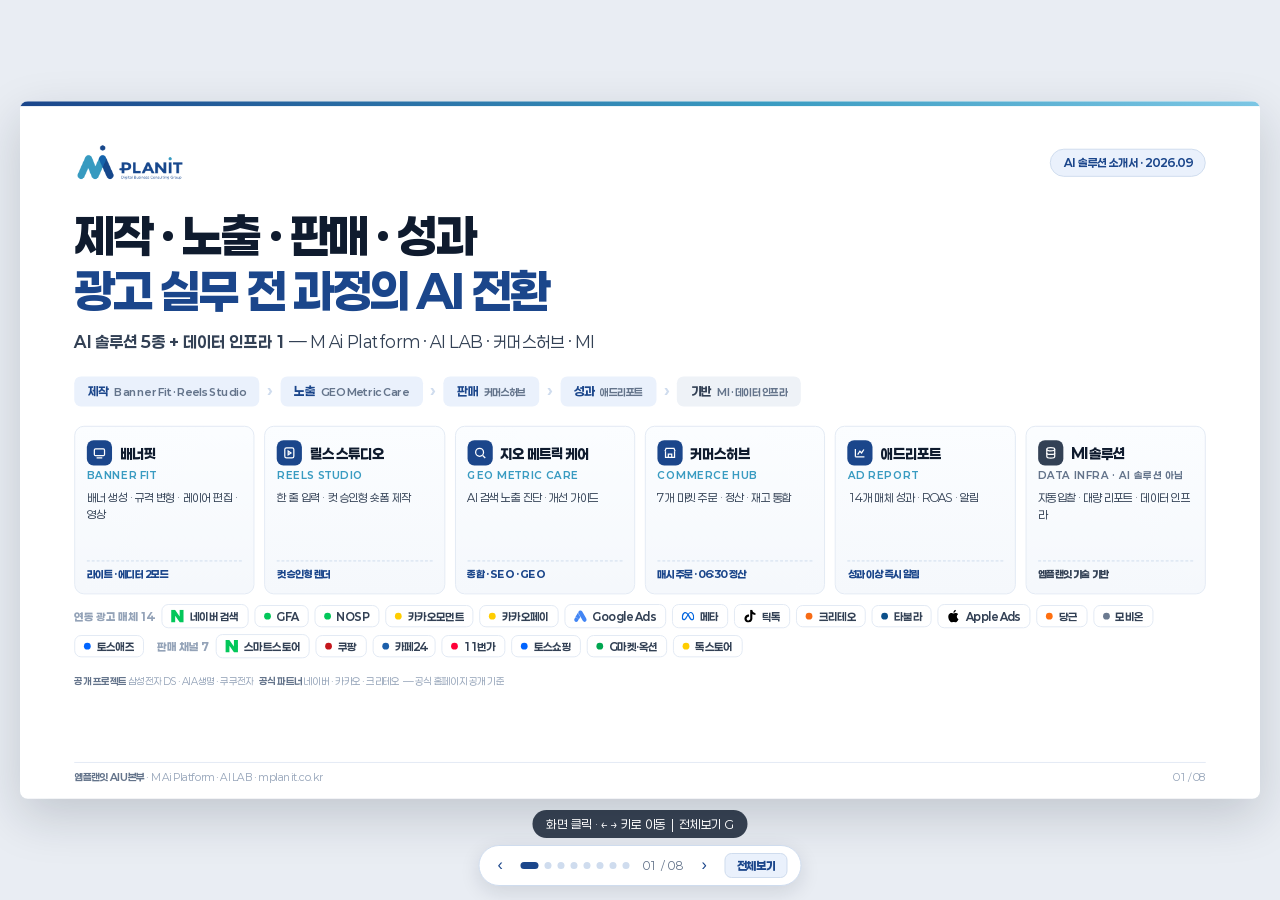
==== commit 84d78057: "Adopt owner deck wording, drop appendix slide (9 → 8 slides) 담당자 제안 장표(흥국화재 TM 0917 V2.1) 기준으로 특장점 문" ====
--- a/ai-solution/index.html
+++ b/ai-solution/index.html
@@ -46,11 +46,13 @@
 .note{margin-top:18px;font-size:11px;line-height:1.5;color:var(--tx3)}
 .chips{display:flex;flex-wrap:wrap;gap:6px;margin-top:15px}
 .medias{display:flex;flex-wrap:wrap;gap:6px;align-items:center}
+.panel .medias .m{font-size:10.5px;padding:5px 8px;gap:5px}
 .m{display:inline-flex;align-items:center;gap:6px;font-size:11px;font-weight:700;color:var(--tx);
-  background:#fff;border:1px solid var(--line);border-radius:7px;padding:5px 9px;line-height:1}
+  background:#fff;border:1px solid var(--line);border-radius:7px;padding:5px 9px;line-height:1;
+  white-space:nowrap;flex:0 0 auto}
 .m svg{display:block}
 .m.txt::before{content:"";width:7px;height:7px;border-radius:50%;background:var(--c);flex:none}
-.mlabel{font-size:11px;font-weight:800;color:var(--tx3);letter-spacing:.02em;margin-right:2px}
+.mlabel{font-size:11px;font-weight:800;color:var(--tx3);letter-spacing:.02em;margin-right:2px;white-space:nowrap;flex:0 0 auto}
 .tiles{display:grid;grid-template-columns:repeat(3,1fr);gap:16px;margin-top:18px}
 .tile{border:1px solid var(--line);border-radius:12px;overflow:hidden;background:#fff;
   box-shadow:0 8px 20px rgba(15,27,46,.07);display:flex;flex-direction:column}
@@ -265,7 +267,7 @@
 
 <div class="medias" style="margin-top:10px"><span class="mlabel">연동 광고 매체 14</span><span class="m"><svg viewBox="0 0 24 24" width="13" height="13" fill="#03C75A" aria-hidden="true"><path d="M16.273 12.845 7.376 0H0v24h7.726V11.156L16.624 24H24V0h-7.727v12.845Z"/></svg>네이버 검색</span><span class="m txt" style="--c:#03C75A">GFA</span><span class="m txt" style="--c:#03C75A">NOSP</span><span class="m txt" style="--c:#FFCD00">카카오모먼트</span><span class="m txt" style="--c:#FFCD00">카카오페이</span><span class="m"><svg viewBox="0 0 24 24" width="13" height="13" fill="#4285F4" aria-hidden="true"><path d="M3.9998 22.9291C1.7908 22.9291 0 21.1383 0 18.9293s1.7908-3.9998 3.9998-3.9998 3.9998 1.7908 3.9998 3.9998-1.7908 3.9998-3.9998 3.9998zm19.4643-6.0004L15.4632 3.072C14.3586 1.1587 11.9121.5028 9.9988 1.6074S7.4295 5.1585 8.5341 7.0718l8.0009 13.8567c1.1046 1.9133 3.5511 2.5679 5.4644 1.4646 1.9134-1.1046 2.568-3.5511 1.4647-5.4644zM7.5137 4.8438L1.5645 15.1484A4.5 4.5 0 0 1 4 14.4297c2.5597-.0075 4.6248 2.1585 4.4941 4.7148l3.2168-5.5723-3.6094-6.25c-.4499-.7793-.6322-1.6394-.5878-2.4784z"/></svg>Google Ads</span><span class="m"><svg viewBox="0 0 24 24" width="13" height="13" fill="#0467DF" aria-hidden="true"><path d="M6.915 4.03c-1.968 0-3.683 1.28-4.871 3.113C.704 9.208 0 11.883 0 14.449c0 .706.07 1.369.21 1.973a6.624 6.624 0 0 0 .265.86 5.297 5.297 0 0 0 .371.761c.696 1.159 1.818 1.927 3.593 1.927 1.497 0 2.633-.671 3.965-2.444.76-1.012 1.144-1.626 2.663-4.32l.756-1.339.186-.325c.061.1.121.196.183.3l2.152 3.595c.724 1.21 1.665 2.556 2.47 3.314 1.046.987 1.992 1.22 3.06 1.22 1.075 0 1.876-.355 2.455-.843a3.743 3.743 0 0 0 .81-.973c.542-.939.861-2.127.861-3.745 0-2.72-.681-5.357-2.084-7.45-1.282-1.912-2.957-2.93-4.716-2.93-1.047 0-2.088.467-3.053 1.308-.652.57-1.257 1.29-1.82 2.05-.69-.875-1.335-1.547-1.958-2.056-1.182-.966-2.315-1.303-3.454-1.303zm10.16 2.053c1.147 0 2.188.758 2.992 1.999 1.132 1.748 1.647 4.195 1.647 6.4 0 1.548-.368 2.9-1.839 2.9-.58 0-1.027-.23-1.664-1.004-.496-.601-1.343-1.878-2.832-4.358l-.617-1.028a44.908 44.908 0 0 0-1.255-1.98c.07-.109.141-.224.211-.327 1.12-1.667 2.118-2.602 3.358-2.602zm-10.201.553c1.265 0 2.058.791 2.675 1.446.307.327.737.871 1.234 1.579l-1.02 1.566c-.757 1.163-1.882 3.017-2.837 4.338-1.191 1.649-1.81 1.817-2.486 1.817-.524 0-1.038-.237-1.383-.794-.263-.426-.464-1.13-.464-2.046 0-2.221.63-4.535 1.66-6.088.454-.687.964-1.226 1.533-1.533a2.264 2.264 0 0 1 1.088-.285z"/></svg>메타</span><span class="m"><svg viewBox="0 0 24 24" width="13" height="13" fill="#000000" aria-hidden="true"><path d="M12.525.02c1.31-.02 2.61-.01 3.91-.02.08 1.53.63 3.09 1.75 4.17 1.12 1.11 2.7 1.62 4.24 1.79v4.03c-1.44-.05-2.89-.35-4.2-.97-.57-.26-1.1-.59-1.62-.93-.01 2.92.01 5.84-.02 8.75-.08 1.4-.54 2.79-1.35 3.94-1.31 1.92-3.58 3.17-5.91 3.21-1.43.08-2.86-.31-4.08-1.03-2.02-1.19-3.44-3.37-3.65-5.71-.02-.5-.03-1-.01-1.49.18-1.9 1.12-3.72 2.58-4.96 1.66-1.44 3.98-2.13 6.15-1.72.02 1.48-.04 2.96-.04 4.44-.99-.32-2.15-.23-3.02.37-.63.41-1.11 1.04-1.36 1.75-.21.51-.15 1.07-.14 1.61.24 1.64 1.82 3.02 3.5 2.87 1.12-.01 2.19-.66 2.77-1.61.19-.33.4-.67.41-1.06.1-1.79.06-3.57.07-5.36.01-4.03-.01-8.05.02-12.07z"/></svg>틱톡</span><span class="m txt" style="--c:#F76B15">크리테오</span><span class="m txt" style="--c:#0B4F8A">타불라</span><span class="m"><svg viewBox="0 0 24 24" width="13" height="13" fill="#000000" aria-hidden="true"><path d="M12.152 6.896c-.948 0-2.415-1.078-3.96-1.04-2.04.027-3.91 1.183-4.961 3.014-2.117 3.675-.546 9.103 1.519 12.09 1.013 1.454 2.208 3.09 3.792 3.039 1.52-.065 2.09-.987 3.935-.987 1.831 0 2.35.987 3.96.948 1.637-.026 2.676-1.48 3.676-2.948 1.156-1.688 1.636-3.325 1.662-3.415-.039-.013-3.182-1.221-3.22-4.857-.026-3.04 2.48-4.494 2.597-4.559-1.429-2.09-3.623-2.324-4.39-2.376-2-.156-3.675 1.09-4.61 1.09zM15.53 3.83c.843-1.012 1.4-2.427 1.245-3.83-1.207.052-2.662.805-3.532 1.818-.78.896-1.454 2.338-1.273 3.714 1.338.104 2.715-.688 3.559-1.701"/></svg>Apple Ads</span><span class="m txt" style="--c:#FF6F0F">당근</span><span class="m txt" style="--c:#6B7A90">모비온</span><span class="m txt" style="--c:#0064FF">토스애즈</span><span class="mlabel" style="margin-left:8px">판매 채널 7</span><span class="m"><svg viewBox="0 0 24 24" width="13" height="13" fill="#03C75A" aria-hidden="true"><path d="M16.273 12.845 7.376 0H0v24h7.726V11.156L16.624 24H24V0h-7.727v12.845Z"/></svg>스마트스토어</span><span class="m txt" style="--c:#C4161C">쿠팡</span><span class="m txt" style="--c:#1B5FAA">카페24</span><span class="m txt" style="--c:#FF0038">11번가</span><span class="m txt" style="--c:#0064FF">토스쇼핑</span><span class="m txt" style="--c:#00A650">G마켓·옥션</span><span class="m txt" style="--c:#FFCD00">톡스토어</span></div>
   <p class="src" style="margin-top:18px"><b style="color:var(--tx2)">공개 프로젝트</b> 삼성전자 DS · AIA생명 · 쿠쿠전자 &nbsp;&nbsp;<b style="color:var(--tx2)">공식 파트너</b> 네이버 · 카카오 · 크리테오 &nbsp;— 공식 홈페이지 공개 기준</p>
-  <div class="foot"><span><b>엠플랜잇 AIU본부</b> · M Ai Platform · AI LAB · mplanit.co.kr</span><span>01 / 09</span></div>
+  <div class="foot"><span><b>엠플랜잇 AIU본부</b> · M Ai Platform · AI LAB · mplanit.co.kr</span><span>01 / 08</span></div>
 </section>
 
 <!-- ===== 02 AI LAB 통합 ===== -->
@@ -358,8 +360,9 @@
   </div>
 
   <div class="quote" style="margin-top:14px">판매와 광고를 한곳에서 — 광고비가 실제로 얼마를 팔았는지 확인
-    <small>채널마다 접속·다운로드·옮겨적기 없이, 주문과 광고비가 같은 기준으로 합쳐집니다 · 카카오쇼핑 API 연동 신청 자료(2026.09)</small></div>
-  <div class="foot"><span><b>Solution Architecture</b> · 통합 구조 요약</span><span>02 / 09</span></div>
+    <small>채널마다 접속·다운로드·옮겨적기 없이, 주문과 광고비가 같은 기준으로 합쳐집니다<br/>
+    ※ 서비스 포트폴리오 구성도이며 솔루션 간 자동 통합 아키텍처를 뜻하지 않습니다 · 카카오쇼핑 API 연동 신청 자료(2026.09)</small></div>
+  <div class="foot"><span><b>Solution Architecture</b> · 통합 구조 요약</span><span>02 / 08</span></div>
 </section>
 
 <!-- ===== 03 솔루션 이미지맵 ===== -->
@@ -425,7 +428,7 @@
     </div>
   </div>
 
-  <div class="foot"><span><b>Solution Map</b> · 화면 기준 요약</span><span>03 / 09</span></div>
+  <div class="foot"><span><b>Solution Map</b> · 화면 기준 요약</span><span>03 / 08</span></div>
 </section>
 
 <!-- ===== 03 Banner Fit ===== -->
@@ -443,13 +446,12 @@
   <div class="cols">
     <div>
       <div class="pts">
-        <div class="pt"><span class="n">01</span><div><h4>입력 6단계</h4><p>기본정보 · 이미지 · 스타일 · 텍스트 · 출력 · 모델</p></div></div>
-        <div class="pt"><span class="n">02</span><div><h4>2가지 작업 모드</h4><p><b>라이트</b> 양식 입력 / <b>에디터</b> 대화 지시</p></div></div>
-        <div class="pt"><span class="n">03</span><div><h4>규격 변형 · 레이어 편집</h4><p>기본 4비율 + <b>매체 규격 23종</b> · 레이어 분리 수정</p></div></div>
-        <div class="pt"><span class="n">04</span><div><h4>생성 모델 선택</h4><p><b>Gemini(나노 바나나) · ChatGPT 2.0</b> → 영상 생성 연결</p></div></div>
-      </div>
-      <div class="chips"><span class="ch">크리에이티브 생성</span><span class="ch">소재 사이즈 변형</span><span class="ch">영상 생성</span><span class="ch gray">편집하기 · 프로젝트</span></div>
-      <div class="quote" style="margin-top:16px">한 번 입력으로 즉시 생성<small>이미지 업로드와 요청 한 줄 → 배경 · 카피 · 레이아웃 시안 동시 산출</small></div>
+        <div class="pt"><span class="n">01</span><div><h4>한 번 입력으로 즉시 생성</h4><p>이미지 + 요청 한 줄 → 배경 · 카피 · 레이아웃 동시 산출</p></div></div>
+        <div class="pt"><span class="n">02</span><div><h4>매체 규격 자동 대응</h4><p><b>23개 이상</b> 매체 규격 · 안전 영역 · 텍스트 비율 내장</p></div></div>
+        <div class="pt"><span class="n">03</span><div><h4>디자이너 워크플로 연결</h4><p>텍스트 · 로고 · 배경 분리 <b>PSD</b> → 포토샵에서 바로 수정</p></div></div>
+        <div class="pt"><span class="n">04</span><div><h4>레이어 분해 편집</h4><p>피사체 · 텍스트 자동 분리 → 브라우저에서 재배치</p></div></div>
+      </div>
+      <div class="chips"><span class="ch">라이트 · 에디터 2모드</span><span class="ch">Gemini(나노 바나나) · ChatGPT 2.0</span><span class="ch gray">크리에이티브 생성 · 사이즈 변형 · 영상 생성</span></div>
       <p class="note" style="margin-top:10px">화면 — 운영 중 Banner Fit 실제 캡처. 편집 화면 시안은 당사 집행 소재.</p>
     </div>
     <div class="shots">
@@ -458,7 +460,7 @@
       <div class="shot" style="left:70px;top:196px;width:600px;z-index:3"><img src="assets/bannerfit-editor.webp" alt="Banner Fit 레이어 편집" /><span class="cap">③ 레이어 편집 · 사이즈 변형 · 다운로드</span></div>
     </div>
   </div>
-  <div class="foot"><span><b>Banner Fit</b> · 배너핏</span><span>04 / 09</span></div>
+  <div class="foot"><span><b>Banner Fit</b> · 배너핏</span><span>04 / 08</span></div>
 </section>
 
 <!-- ===== 04 Reels Studio ===== -->
@@ -476,12 +478,12 @@
   <div class="cols">
     <div>
       <div class="pts">
-        <div class="pt"><span class="n">01</span><div><h4>한 줄 입력</h4><p>문장 하나 → <b>AI가 질문 완성</b> → 초안 스토리보드</p></div></div>
-        <div class="pt"><span class="n">02</span><div><h4>기획 5단계</h4><p>아이디어 → 의도 → 표현 → 스토리보드 → 완료 · <b>2/4/7컷</b></p></div></div>
-        <div class="pt"><span class="n">03</span><div><h4>표현 선택형</h4><p>영상 종류 · 화면 스타일 · 분위기 · 등장인물 선택</p></div></div>
-        <div class="pt"><span class="n">04</span><div><h4>컷 승인형 렌더</h4><p>컷별 승인·재생성 → <b>VEO 3.1 / Gemini Omni</b> 렌더</p></div></div>
-      </div>
-      <div class="chips"><span class="ch">쇼츠 9:16</span><span class="ch">유튜브 16:9</span><span class="ch">인스타 1:1</span><span class="ch gray">배너 영상 · 시작/엔드 프레임</span></div>
+        <div class="pt"><span class="n">01</span><div><h4>프롬프트 없이 시작</h4><p>대상 · 목적 · 메시지 질문형 대화 → 스타일 · 컷 구성은 AI</p></div></div>
+        <div class="pt"><span class="n">02</span><div><h4>초안 스토리보드 자동 생성</h4><p>대본 · 키프레임 포함 <b>콘티 전체를 먼저</b> 제안</p></div></div>
+        <div class="pt"><span class="n">03</span><div><h4>컷 단위 승인형 디렉팅</h4><p>컷 재생성 · 키프레임 교체 · 순서 변경 — <b>컷 간 일관성 유지</b></p></div></div>
+        <div class="pt"><span class="n">04</span><div><h4>승인한 만큼만 비용</h4><p>대본 · 키프레임 무료 · <b>승인된 성공 컷만</b> 차감</p></div></div>
+      </div>
+      <div class="chips"><span class="ch">쇼츠 9:16 · 유튜브 16:9 · 인스타 1:1</span><span class="ch">짧게 2컷 · 기본 4컷 · 길게 7컷</span><span class="ch gray">VEO 3.1 / Gemini Omni</span></div>
       <div class="quote" style="margin-top:16px">'만들기'가 아니라 '다듬기'부터<small>AI가 대본·키프레임 포함 콘티 전체를 먼저 제안 · 승인한 컷만 과금</small></div>
       <p class="note" style="margin-top:10px">참고 — 국내 숏폼 외주 단가 15만~200만원, 기간 2~3주(크몽 단가 가이드 기준).</p>
     </div>
@@ -491,7 +493,7 @@
       <div class="shot" style="left:60px;top:234px;width:520px;z-index:3"><img src="assets/reels-video.webp" alt="Reels Studio 영상 엔진" /><span class="cap">③ 배너 영상 · VEO 3.1 / Gemini Omni</span></div>
     </div>
   </div>
-  <div class="foot"><span><b>Reels Studio</b> · 릴스 스튜디오</span><span>05 / 09</span></div>
+  <div class="foot"><span><b>Reels Studio</b> · 릴스 스튜디오</span><span>05 / 08</span></div>
 </section>
 
 <!-- ===== 05 GEO ===== -->
@@ -500,8 +502,8 @@
   <div class="shead">
     <div>
       <span class="kicker">03 Visibility · AI LAB</span>
-      <h2>AI LAB · GEO Metric Care — <em>AI 기반 SEO + GEO 통합 분석</em></h2>
-      <p class="sub">전통적인 SEO 점검과 AI 검색 최적화 분석을 한 번에 — 메타 태그 최적화 상태까지 점검</p>
+      <h2>GEO Metric Care — <em>브랜드 노출을 진단하고 개선하는 GEO 솔루션</em></h2>
+      <p class="sub"><b>GEO</b> — ChatGPT · 네이버 AI 등 AI 답변에 브랜드가 언급·추천되도록 최적화하는 전략</p>
     </div>
     <span class="urlchip">geo.mplanit.co.kr</span>
   </div>
@@ -509,12 +511,12 @@
   <div class="cols">
     <div>
       <div class="pts">
-        <div class="pt"><span class="n">01</span><div><h4>점수 3종 진단</h4><p><b>종합 · SEO · GEO</b> 동시 산출 — 자사 <b>84 / 95 / 72</b></p></div></div>
-        <div class="pt"><span class="n">02</span><div><h4>판정 기준</h4><p>80↑ 인용 가능 · 70점대 기본 · 60↓ 개선 필요</p></div></div>
-        <div class="pt"><span class="n">03</span><div><h4>진단 범위</h4><p>ChatGPT · Gemini · Perplexity · <b>네이버 AI 브리핑</b></p></div></div>
-        <div class="pt"><span class="n">04</span><div><h4>항목별 현재값 · 권장 기준</h4><p>인용 신뢰도 · 통계 포함 · 스키마 · 엔티티 연결성</p></div></div>
-      </div>
-      <div class="quote" style="margin-top:14px">고객은 AI에게 묻고 있는데,<br/>우리 브랜드는 AI 답변에 등장하고 있나요?</div>
+        <div class="pt"><span class="n">01</span><div><h4>AI 가독성 진단</h4><p>AI가 읽고 인용하기 쉬운 사이트인지 점검</p></div></div>
+        <div class="pt"><span class="n">02</span><div><h4>네이버 AI 브리핑 대응</h4><p>국내 고객 접점인 <b>네이버 AI까지</b> 통합 점검</p></div></div>
+        <div class="pt"><span class="n">03</span><div><h4>브랜드 신뢰도 분석</h4><p>홈페이지 · 블로그 · 카페 등 <b>AI 참조 채널</b> 분석</p></div></div>
+        <div class="pt"><span class="n">04</span><div><h4>개선 가이드 제공</h4><p>노출 저해 요인 도출 → 개선 방향 제시</p></div></div>
+      </div>
+      <div class="quote" style="margin-top:14px">AI가 추천하는 브랜드, 지금 준비하세요<small>종합 · SEO · GEO 점수 진단 (80↑ 인용 가능 · 70점대 기본 · 60↓ 개선 필요)</small></div>
       <div class="risks">
         <div class="rk"><b>제로클릭</b><span>오가닉 유입 20~30% 급감</span></div>
         <div class="rk"><b>추천 누락</b><span>AI 답변 후보군에서 제외</span></div>
@@ -527,7 +529,7 @@
       <div class="shot" style="left:130px;top:186px;width:560px;z-index:2"><img src="assets/geo-result.webp" alt="GEO Metric Care 분석 결과" /><span class="cap">② 분석 결과 — 자사 진단(종합 84 / SEO 95 / GEO 72)</span></div>
     </div>
   </div>
-  <div class="foot"><span><b>AI LAB</b> · GEO Metric Care Solution</span><span>06 / 09</span></div>
+  <div class="foot"><span><b>AI LAB</b> · GEO Metric Care Solution — 흥국화재 TM 제안 장표(2026.09) 기준</span><span>06 / 08</span></div>
 </section>
 
 <!-- ===== 06 커머스허브 + 애드리포트 ===== -->
@@ -580,7 +582,7 @@
 
   <div class="foot">
     <span>출처 · Similarweb AI Search Stats 2026 · OpenAI(2026.07) · 크몽 숏폼 단가 가이드 · 엠플랜잇 운영 자료(2026.09)</span>
-    <span>07 / 09</span>
+    <span>07 / 08</span>
   </div>
 </section>
 
@@ -645,62 +647,7 @@
     <span><b>확장 기반</b> 수집 계층만 추가하면 전 솔루션 반영</span>
   </div>
 
-  <div class="foot"><span><b>MI 솔루션</b> · 데이터 인프라 · 엠플랜잇 자체 기술</span><span>08 / 09</span></div>
-</section>
-
-<!-- ===== 09 제공 범위 · 표기 기준 ===== -->
-<section class="slide">
-  <div class="rule"></div>
-  <div class="shead">
-    <div>
-      <span class="kicker" style="color:#64748B">APPENDIX · 근거와 표기 기준</span>
-      <h2>제공 범위와 표기 기준 — <em>과장 없이, 확인된 것만</em></h2>
-      <p class="sub">장표에 쓴 화면·수치·명칭의 출처와, 오해를 막기 위한 표기 원칙</p>
-    </div>
-    <span class="urlchip" style="background:#EEF2F7;color:#334155;border-color:#D7DEE8">2026.09 기준</span>
-  </div>
-
-  <div class="pipe" style="margin-top:20px">
-    <div class="panel">
-      <h3 style="font-size:16px">자료 근거</h3>
-      <p class="ps">이 장표에 쓰인 화면과 수치의 출처</p>
-      <div class="list" style="margin-top:12px">
-        <div class="li"><i>·</i><span><b>제품 화면</b> — 사내 솔루션 소개 PPTX(배너핏 3장 · 릴스 스튜디오 4장 · GEO 2장), AD_report 화면 4종, 커머스허브 캡처</span></div>
-        <div class="li"><i>·</i><span><b>연동 사양</b> — 카카오쇼핑 API 서비스소개서(판매 채널 7 · 광고 매체 14 · 수집 주기)</span></div>
-        <div class="li"><i>·</i><span><b>GEO 기준</b> — AI 최적화 GEO 가이드(AX본부): 점수 해석 · 3대 리스크 · 개선 우선순위</span></div>
-        <div class="li"><i>·</i><span><b>MI</b> — 사내 제공 정보(네이버 자동입찰 · 대량 통합 리포트). 공식 Solution 페이지는 M Ai Platform · MARS로 소개</span></div>
-        <div class="li"><i>·</i><span><b>시장 수치</b> — OpenAI(2026.07) · Similarweb AI Search Stats 2026 · 국내 광고업계 보도 · 크몽 숏폼 단가 가이드</span></div>
-        <div class="li"><i>·</i><span><b>공개 프로젝트 · 파트너</b> — 엠플랜잇 공식 홈페이지 공개 기준</span></div>
-      </div>
-    </div>
-
-    <div class="panel" style="background:linear-gradient(180deg,#FFFBF5,#FDF6EC);border-color:#F0E2CC">
-      <h3 style="font-size:16px">표기 기준</h3>
-      <p class="ps">제안·설명 시 지켜야 할 범위</p>
-      <div class="list" style="margin-top:12px">
-        <div class="li"><i style="color:#D97706">!</i><span>전체 구조도는 <b>서비스 포트폴리오</b>입니다 — 솔루션 간 자동 통합 아키텍처를 뜻하지 않습니다</span></div>
-        <div class="li"><i style="color:#D97706">!</i><span>GEO 점수는 <b>자체 진단 기준</b>입니다 — AI 답변 노출·인용률이나 검색순위가 아닙니다</span></div>
-        <div class="li"><i style="color:#D97706">!</i><span>화면 수치는 <b>캡처 시점 데이터</b>이며 광고주명·금액은 마스킹했습니다 — 현재 성과가 아닙니다</span></div>
-        <div class="li"><i style="color:#D97706">!</i><span>채널·매체별 <b>연동 범위와 집계 주기가 다릅니다</b> — 판매 매출과 광고 기여 성과는 구분합니다</span></div>
-        <div class="li"><i style="color:#D97706">!</i><span>카카오쇼핑(톡스토어)은 <b>연동 승인 대기</b> 상태입니다</span></div>
-        <div class="li"><i style="color:#D97706">!</i><span>MI 기능 범위·오픈 일정, 소상공인용 상품은 <b>확정 전</b>입니다 — 도입 상담에서 확정</span></div>
-        <div class="li"><i style="color:#D97706">!</i><span>광고주 프로젝트 수행 경험과 <b>AI 솔루션 도입 실적은 별개</b>입니다</span></div>
-      </div>
-    </div>
-  </div>
-
-  <div class="bandrow" style="margin-top:14px">
-    <span><b>주간 10억 명</b> ChatGPT 주간 활성 이용자(OpenAI, 2026.07)</span>
-    <span><b>약 40%</b> 2026년 AI 제작 디지털 광고 비중 전망</span>
-    <span><b>0.8~1.3%</b> AI 검색 클릭률(구글 약 29%) — Similarweb 2026</span>
-  </div>
-
-  <div class="closing" style="margin-top:12px;background:linear-gradient(90deg,#334155,#475569)">
-    <div><b>기능·연동·운영 범위는 도입 상담에서 확정합니다</b><br/><span>기술을 고르고, 브랜드에 맞추고, 실행을 돕습니다</span></div>
-    <span class="cta" style="color:#334155">mplanit@mplanit.co.kr</span>
-  </div>
-
-  <div class="foot"><span><b>Appendix</b> · 근거와 표기 기준</span><span>09 / 09</span></div>
+  <div class="foot"><span><b>MI 솔루션</b> · 데이터 인프라 · 엠플랜잇 자체 기술</span><span>08 / 08</span></div>
 </section>
 
 </div></div>
@@ -711,7 +658,7 @@
 
 <div id="nav">
   <button id="prev" aria-label="이전">‹</button><div class="dots" id="dots"></div>
-  <span id="count">01 / 09</span><button id="next" aria-label="다음">›</button>
+  <span id="count">01 / 08</span><button id="next" aria-label="다음">›</button>
   <span class="lbl" id="ovBtn">전체보기</span>
 </div>
 
